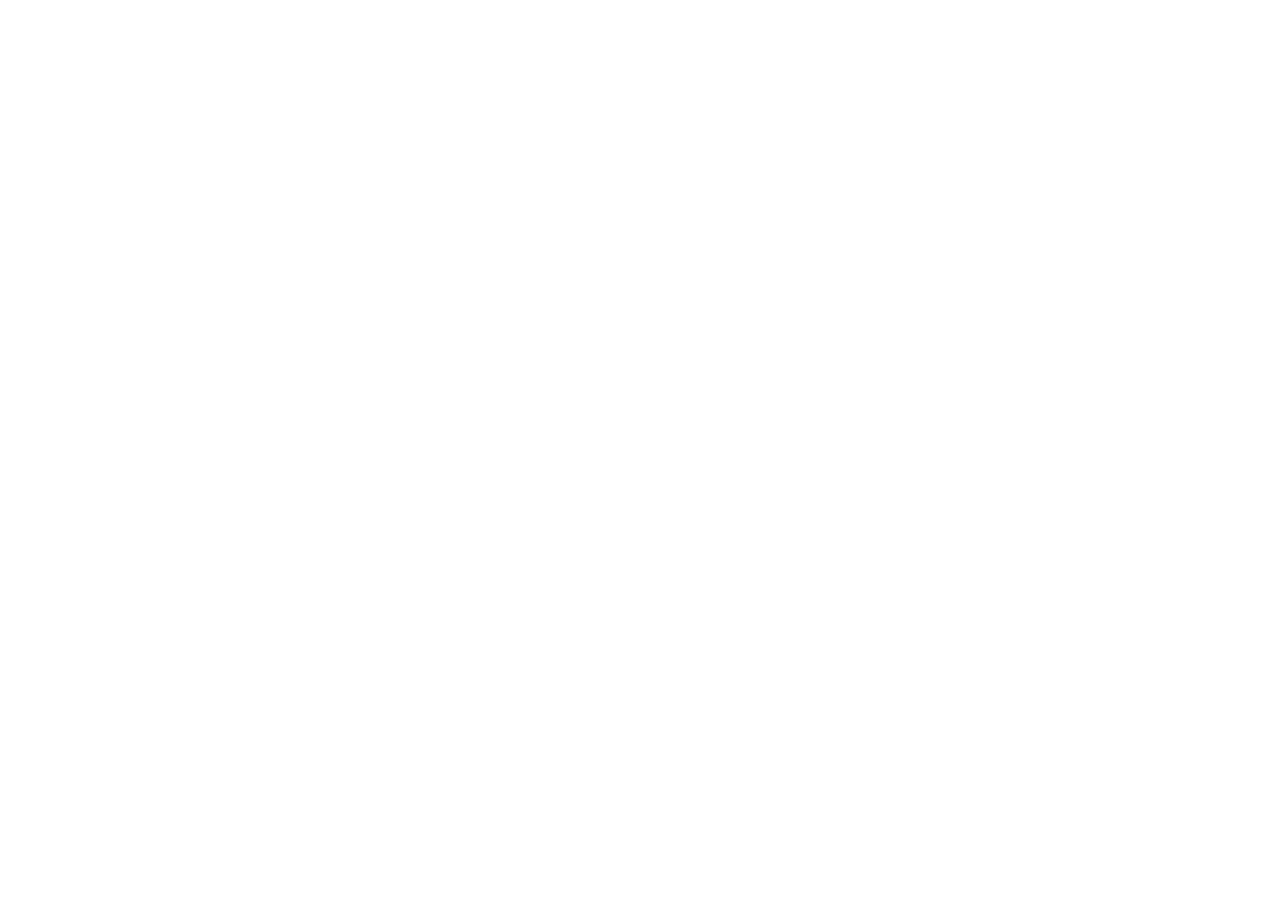
==== final-project/index.html @ 8abbe1af "final project start up" ====
<!DOCTYPE html>
<html lang="en">
    
<head>
<meta charset="utf-8">
<meta name="viewport" content="width=device-width, initial-scale=1, shrink-to-fit=no">
<meta name="description" content="Description here.">
    <title>Gabrielle Ryan Final Project</title>
    
<!-- Bootstrap CSS and JavaScript -->
<link href="https://cdn.jsdelivr.net/npm/bootstrap@5.0.1/dist/css/bootstrap.min.css" rel="stylesheet" integrity="sha384-+0n0xVW2eSR5OomGNYDnhzAbDsOXxcvSN1TPprVMTNDbiYZCxYbOOl7+AMvyTG2x" crossorigin="anonymous">
<script src="https://cdn.jsdelivr.net/npm/bootstrap@5.0.1/dist/js/bootstrap.bundle.min.js" integrity="sha384-gtEjrD/SeCtmISkJkNUaaKMoLD0//ElJ19smozuHV6z3Iehds+3Ulb9Bn9Plx0x4" crossorigin="anonymous"></script>
<link rel="stylesheet" href="https://cdn.jsdelivr.net/npm/bootstrap-icons@1.5.0/font/bootstrap-icons.css">

<!--Google font/s here-->
    
<link href="style.css" rel="stylesheet">
    
</head>
    
<body>
    
    <div class="container">
        <div class="row">
            <div class="col">
            </div>
        </div>
    </div>
    
</body>
    
</html>
---- final-project/style.css ----
@media {
    
    
}

@media (min-width:576px) {
    
}

@media (min-width:992px) {
    
}

@media (min-width:1200px) {
    
}
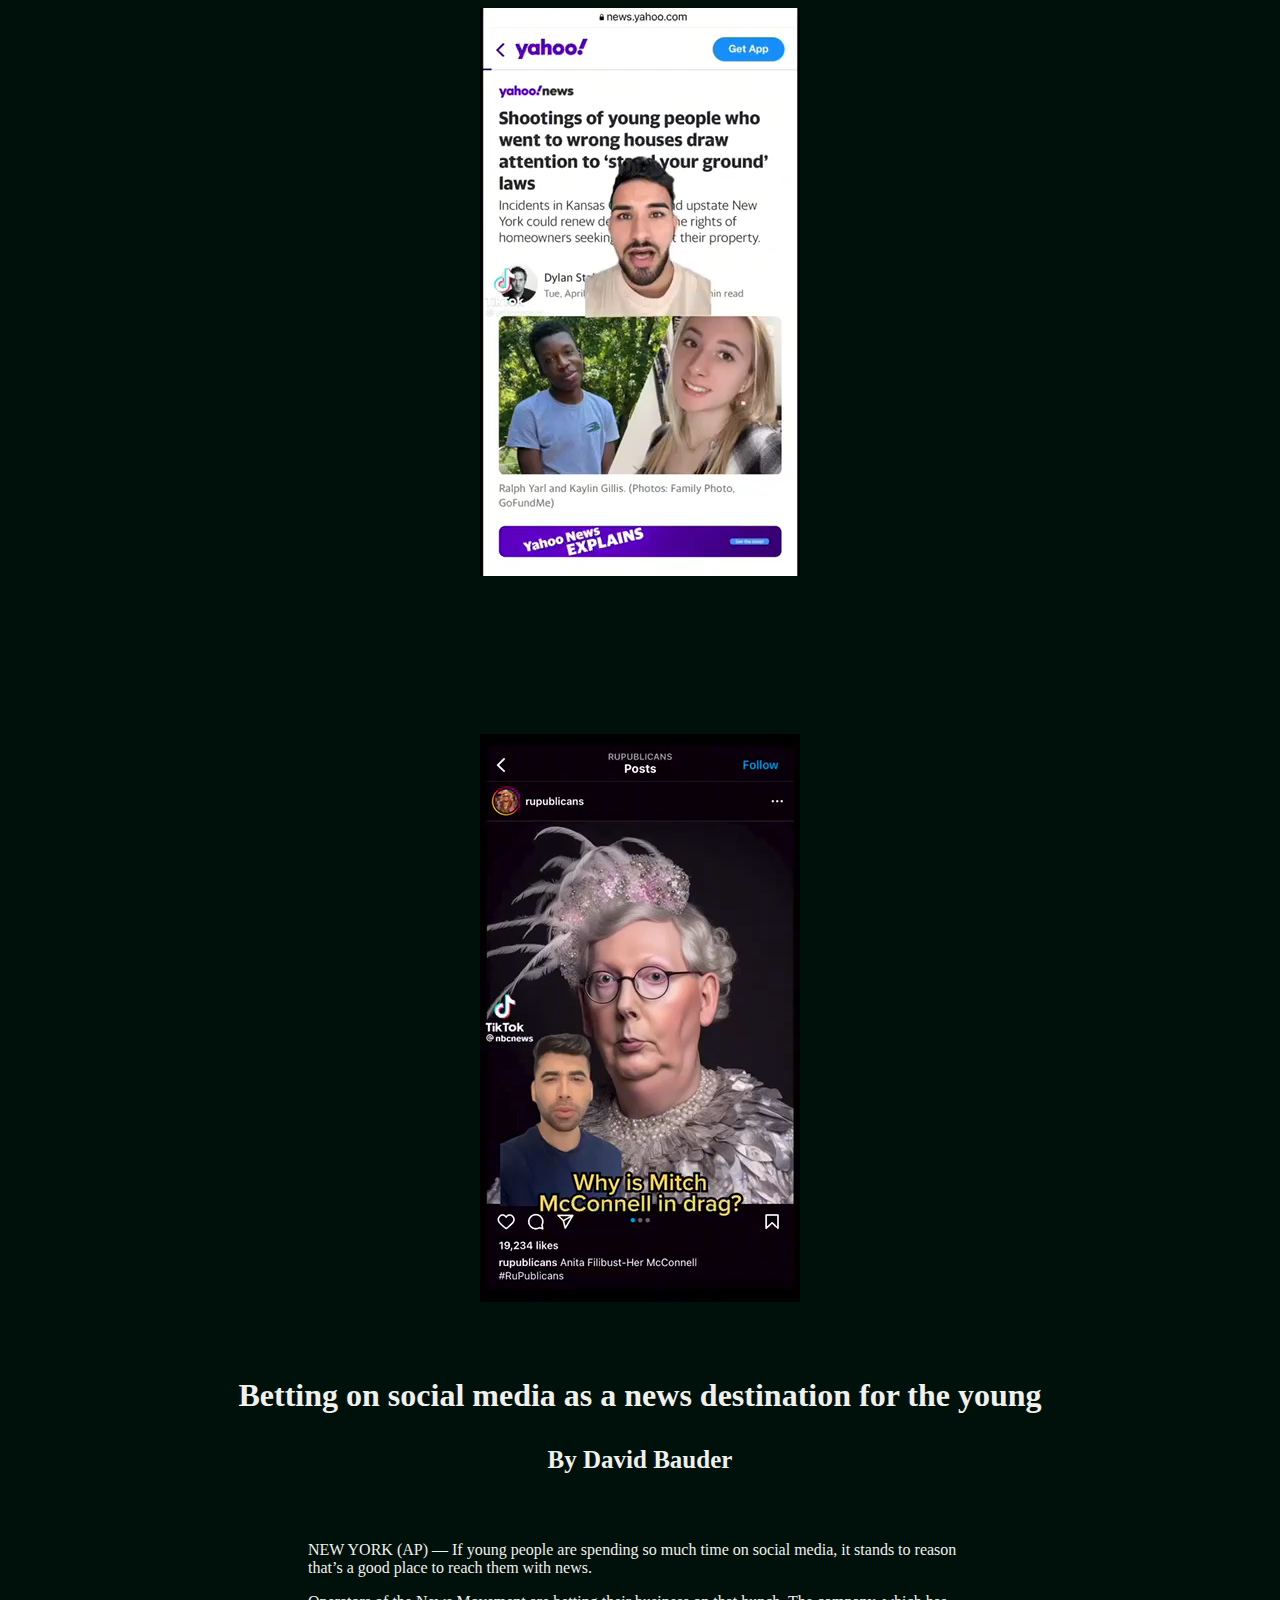
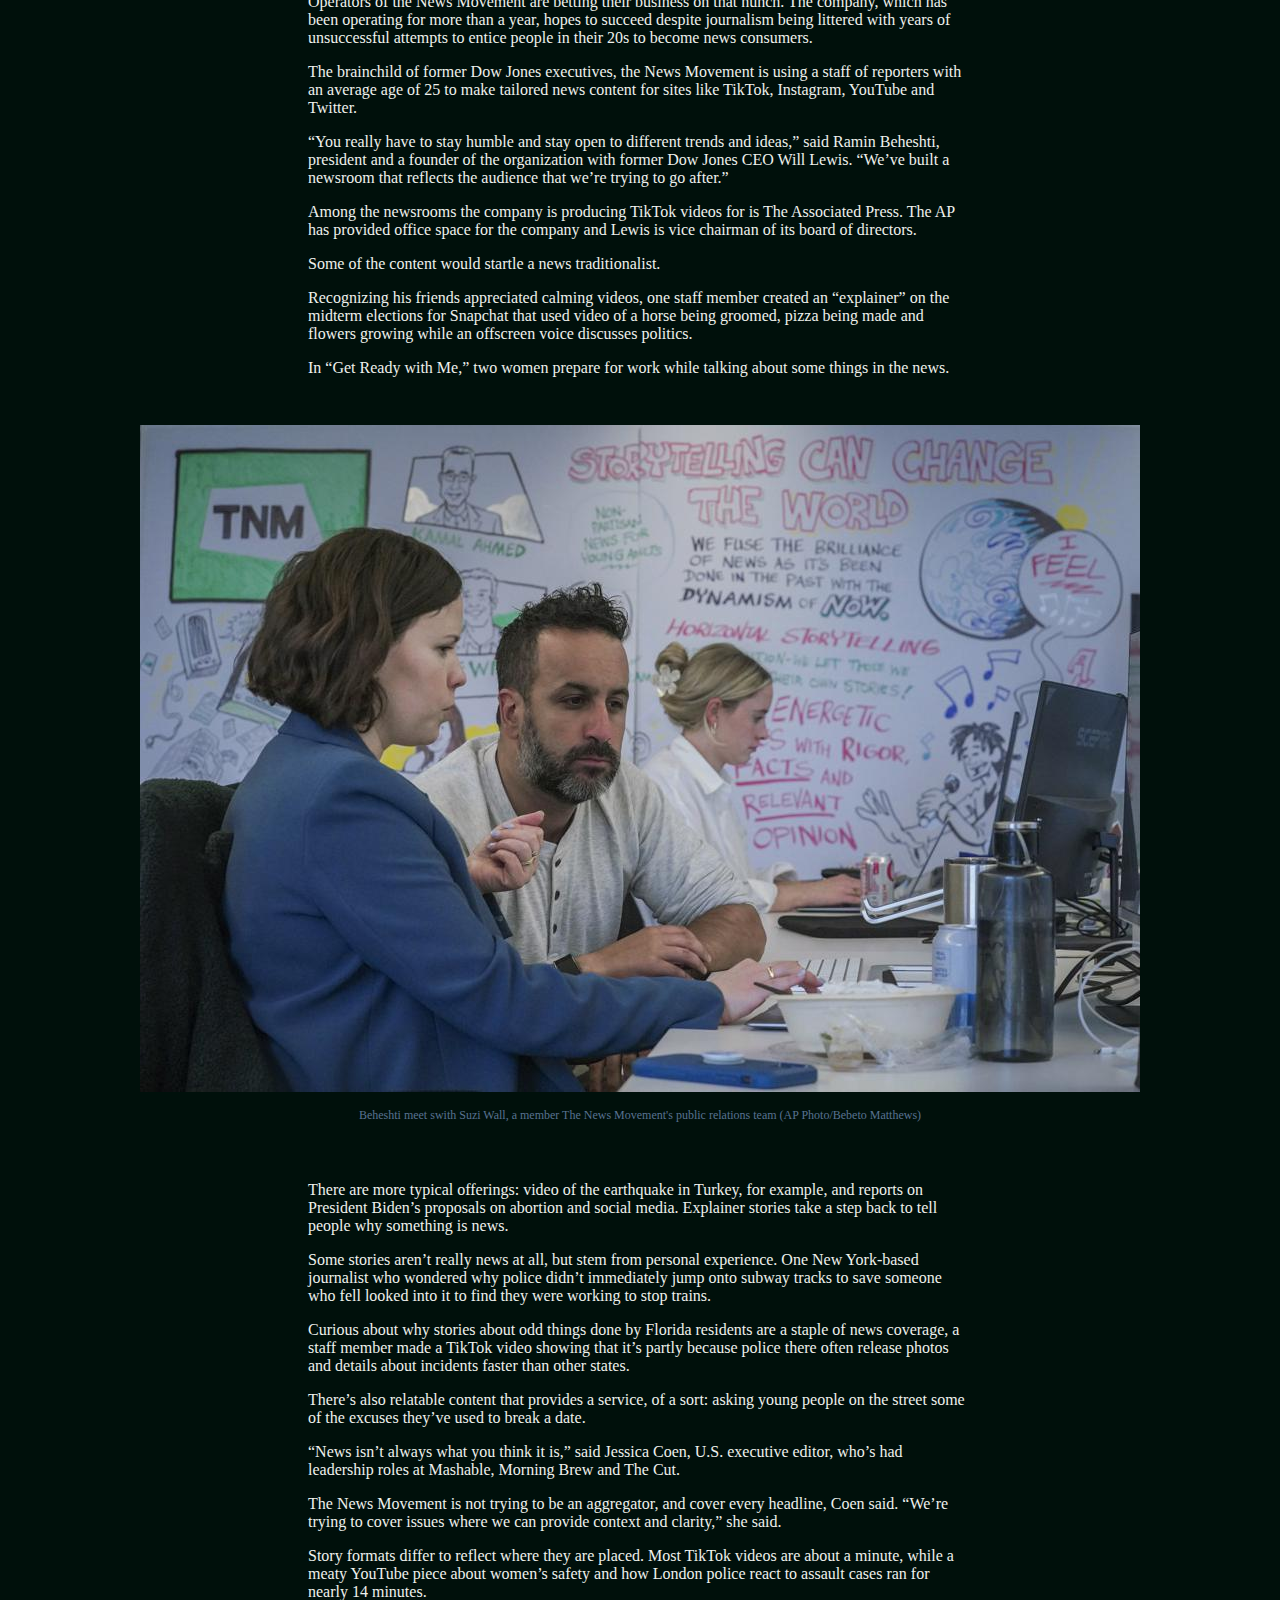
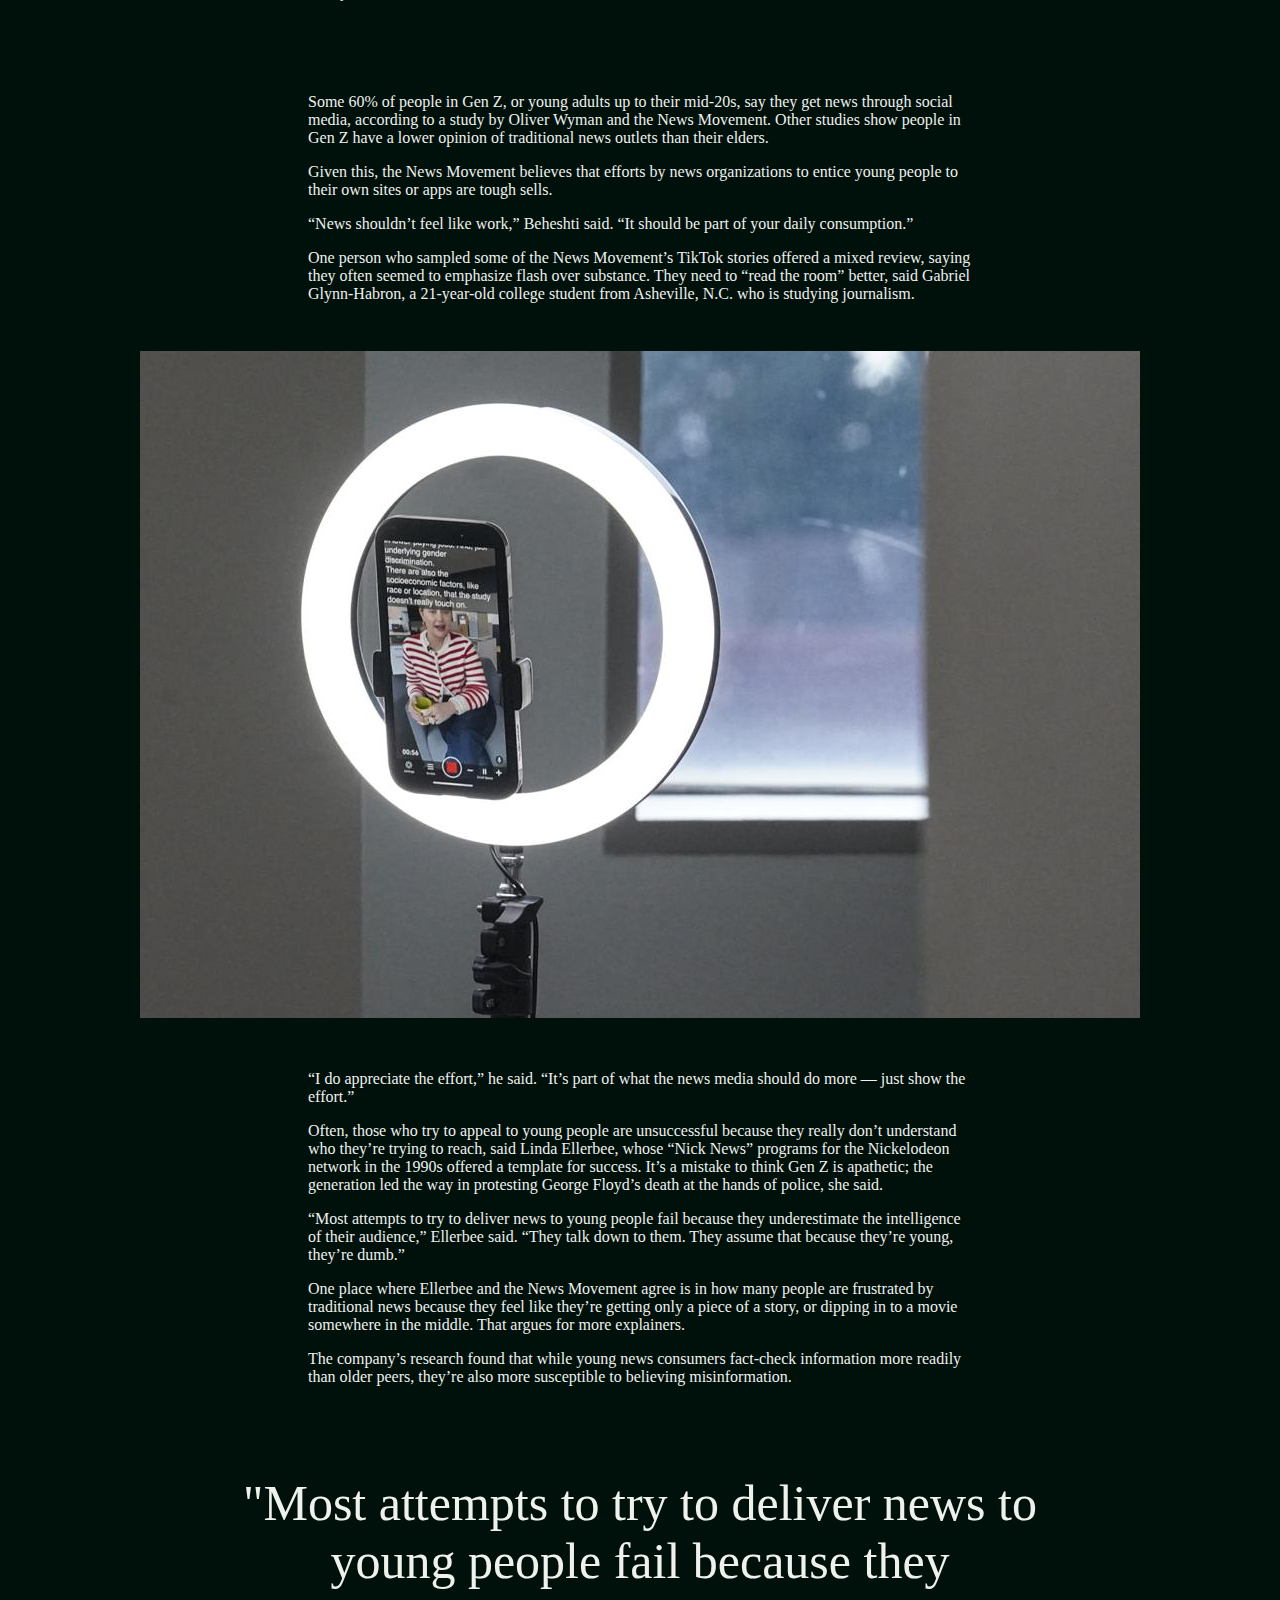
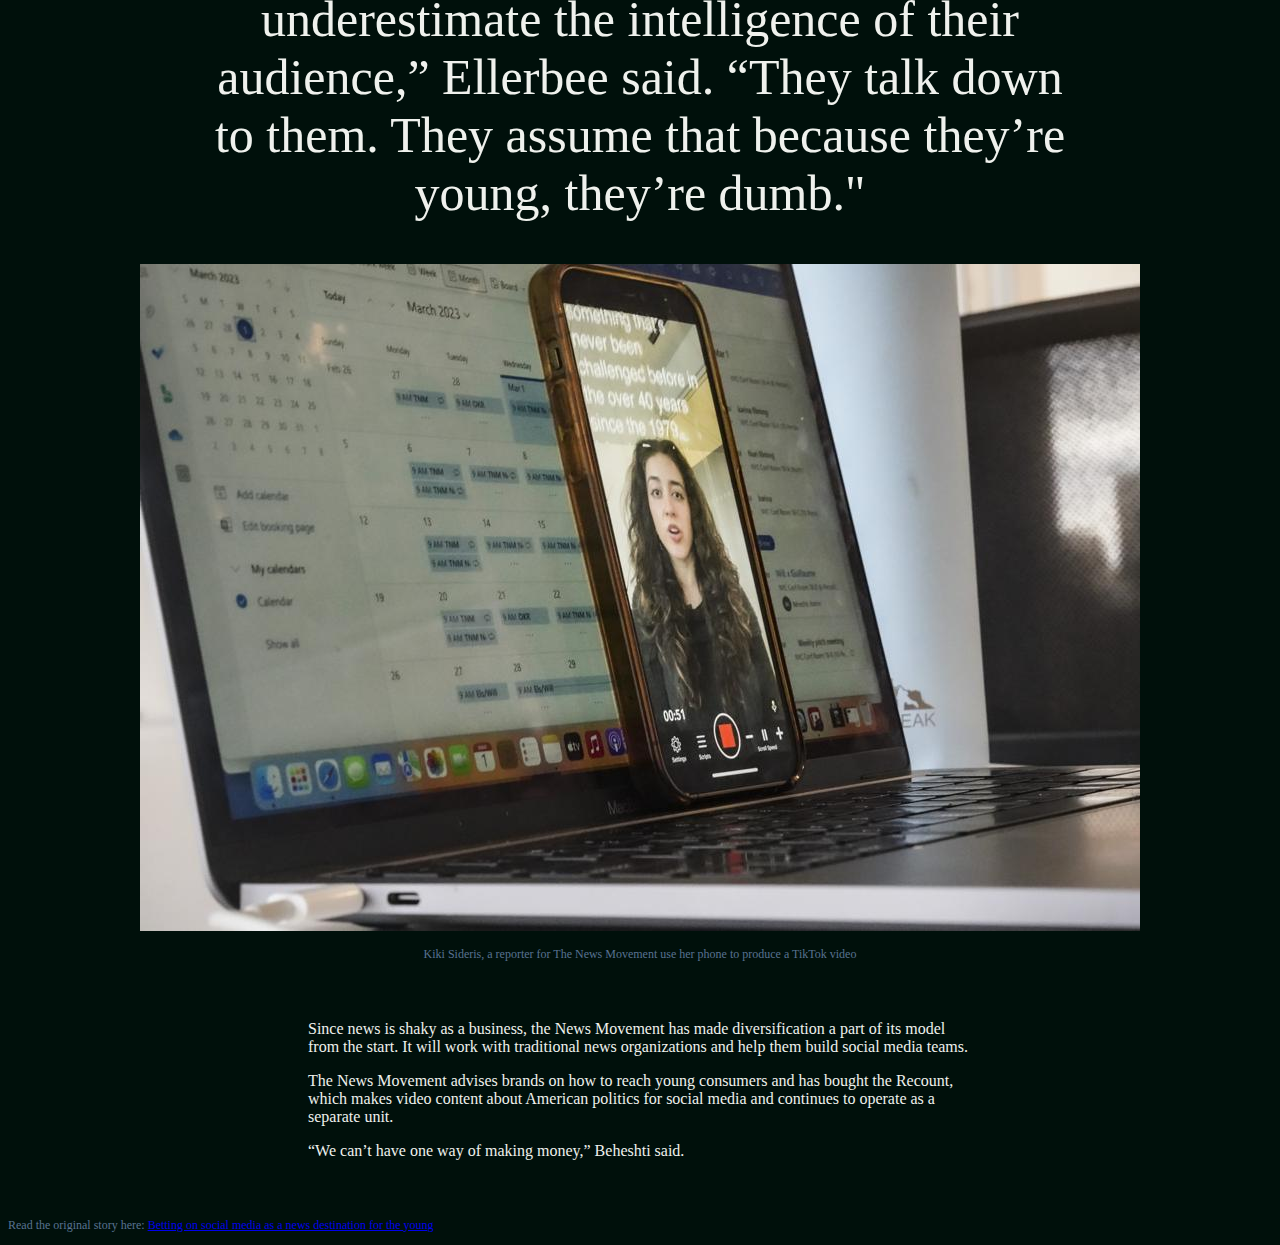
==== commit 11a3a834: "final project draft" ====
--- a/final-project/index.html
+++ b/final-project/index.html
@@ -20,13 +20,233 @@
     
 <body>
     
-    <div class="container">
-        <div class="row">
-            <div class="col">
-            </div>
-        </div>
-    </div>
-    
+    <div class="container" id=topper>
+        <div class="row">
+            <div class="col-sm-4">
+                <video>
+                <source src="v12044gd0000ch00nljc77u4sf91bgm0.mp4" type="video/mp4">
+                </video>
+            </div>
+      
+            <div class="col-sm-4">
+                <video>
+                <source src="v0f044gc0000ch3atk3c77u13j9fh3a0.mp4" type="video/mp4">
+                </video>
+            </div>
+
+    
+            <div class="col-sm-4">
+                <video>
+                <source src="v12044gd0000cgss6ebc77u9k9v502g0.mp4" type="video/mp4">
+                </video>
+            </div>
+            </div>
+        </div>
+
+<div class="container" id="topper">
+        <div class="row">
+            <div class="col">
+    <h1> 
+    Betting on social media as a news destination for the young
+    </h1>
+    <h2>By David Bauder</h2>
+            </div>
+        </div>
+</div>
+
+<div class="container" id="paragraph">
+        <div class="row">
+            <div class="col">         
+<p>
+    NEW YORK (AP) — If young people are spending so much time on social media, it stands to reason that’s a good place to reach them with news.
+ </p>
+    
+<p>
+    Operators of the News Movement are betting their business on that hunch. The company, which has been operating for more than a year, hopes to succeed despite journalism being littered with years of unsuccessful attempts to entice people in their 20s to become news consumers.
+</p>
+
+<p>
+    The brainchild of former Dow Jones executives, the News Movement is using a staff of reporters with an average age of 25 to make tailored news content for sites like TikTok, Instagram, YouTube and Twitter.
+</p>
+
+<p>
+    “You really have to stay humble and stay open to different trends and ideas,” said Ramin Beheshti, president and a founder of the organization with former Dow Jones CEO Will Lewis. “We’ve built a newsroom that reflects the audience that we’re trying to go after.”
+</p>
+
+<p>
+    Among the newsrooms the company is producing TikTok videos for is The Associated Press. The AP has provided office space for the company and Lewis is vice chairman of its board of directors.
+</p>
+
+<p>
+    Some of the content would startle a news traditionalist.
+</p>
+    
+    
+<p>
+    Recognizing his friends appreciated calming videos, one staff member created an “explainer” on the midterm elections for Snapchat that used video of a horse being groomed, pizza being made and flowers growing while an offscreen voice discusses politics.
+</p>
+
+<p>
+    In “Get Ready with Me,” two women prepare for work while talking about some things in the news.   
+</p>
+            </div>
+        </div>
+</div>
+    
+<div class="container" id="photo">
+        <div class="row">
+            <div class="col">
+<img src="final-project-photo-1.jpeg">
+<p>
+Beheshti meet swith Suzi Wall, a member The News Movement's public relations team (AP Photo/Bebeto Matthews)</p>
+            </div>
+        </div>
+</div>
+
+<div class="container" id="paragraph">
+        <div class="row">
+            <div class="col">
+<p>
+There are more typical offerings: video of the earthquake in Turkey, for example, and reports on President Biden’s proposals on abortion and social media. Explainer stories take a step back to tell people why something is news.
+</p>
+
+<p>
+Some stories aren’t really news at all, but stem from personal experience. One New York-based journalist who wondered why police didn’t immediately jump onto subway tracks to save someone who fell looked into it to find they were working to stop trains.
+</p>
+
+<p>
+Curious about why stories about odd things done by Florida residents are a staple of news coverage, a staff member made a TikTok video showing that it’s partly because police there often release photos and details about incidents faster than other states.
+</p>
+                
+<p>
+There’s also relatable content that provides a service, of a sort: asking young people on the street some of the excuses they’ve used to break a date.
+</p>
+
+<p>
+“News isn’t always what you think it is,” said Jessica Coen, U.S. executive editor, who’s had leadership roles at Mashable, Morning Brew and The Cut.
+</p>
+                
+<p>
+The News Movement is not trying to be an aggregator, and cover every headline, Coen said. “We’re trying to cover issues where we can provide context and clarity,” she said.
+</p>
+                
+<p>
+Story formats differ to reflect where they are placed. Most TikTok videos are about a minute, while a meaty YouTube piece about women’s safety and how London police react to assault cases ran for nearly 14 minutes.
+</p>
+                
+</div>
+</div>
+</div>
+  
+<div class="container" id="infographic">
+        <div class="row">
+            <div class="col">
+<div class="flourish-embed flourish-scatter" data-src="visualisation/13649371"><script src="https://public.flourish.studio/resources/embed.js"></script></div>
+            </div>
+        </div>
+</div>
+    
+<div class="container" id="paragraph">
+        <div class="row">
+            <div class="col">
+<p>
+Some 60% of people in Gen Z, or young adults up to their mid-20s, say they get news through social media, according to a study by Oliver Wyman and the News Movement. Other studies show people in Gen Z have a lower opinion of traditional news outlets than their elders.
+</p>
+
+<p>
+Given this, the News Movement believes that efforts by news organizations to entice young people to their own sites or apps are tough sells.
+</p>
+
+<p>
+“News shouldn’t feel like work,” Beheshti said. “It should be part of your daily consumption.”
+</p>
+                
+<p>
+One person who sampled some of the News Movement’s TikTok stories offered a mixed review, saying they often seemed to emphasize flash over substance. They need to “read the room” better, said Gabriel Glynn-Habron, a 21-year-old college student from Asheville, N.C. who is studying journalism.
+</p>
+                
+            </div>
+        </div>
+</div>
+
+<div class="container" id="photo">
+        <div class="row">
+            <div class="col">
+<img src="final-project-photo-2.jpeg">
+            </div>
+        </div>
+</div>
+
+ 
+<div class="container" id="paragraph">
+        <div class="row">
+            <div class="col">
+<p>
+“I do appreciate the effort,” he said. “It’s part of what the news media should do more — just show the effort.”
+</p>
+                
+<p>
+Often, those who try to appeal to young people are unsuccessful because they really don’t understand who they’re trying to reach, said Linda Ellerbee, whose “Nick News” programs for the Nickelodeon network in the 1990s offered a template for success. It’s a mistake to think Gen Z is apathetic; the generation led the way in protesting George Floyd’s death at the hands of police, she said.
+</p>
+                
+<p>
+“Most attempts to try to deliver news to young people fail because they underestimate the intelligence of their audience,” Ellerbee said. “They talk down to them. They assume that because they’re young, they’re dumb.”
+</p>
+
+<p>
+One place where Ellerbee and the News Movement agree is in how many people are frustrated by traditional news because they feel like they’re getting only a piece of a story, or dipping in to a movie somewhere in the middle. That argues for more explainers.
+</p>
+
+<p>
+The company’s research found that while young news consumers fact-check information more readily than older peers, they’re also more susceptible to believing misinformation.
+</p>
+</div>
+</div>
+</div>
+
+ <div class="container" id="quote">
+        <div class="row">
+            <div class="col">   
+ "Most attempts to try to deliver news to young people fail because they underestimate the intelligence of their audience,” Ellerbee said. “They talk down to them. They assume that because they’re young, they’re dumb."
+            </div>
+        </div>
+</div>
+
+<div class="container" id="photo">
+        <div class="row">
+            <div class="col">
+<img src="final-project-photo-3.jpeg">
+<p>Kiki Sideris, a reporter for The News Movement use her phone to produce a TikTok video</p>
+            </div>
+        </div>
+</div>
+
+<div class="container" id="paragraph">
+        <div class="row">
+            <div class="col">
+<p>
+Since news is shaky as a business, the News Movement has made diversification a part of its model from the start. It will work with traditional news organizations and help them build social media teams.
+</p>
+
+<p>
+The News Movement advises brands on how to reach young consumers and has bought the Recount, which makes video content about American politics for social media and continues to operate as a separate unit.
+</p>
+
+<p>
+“We can’t have one way of making money,” Beheshti said.
+</p>
+            </div>
+        </div>
+</div>
+
+<div class="container" id="footer">
+        <div class="row">
+            <div class="col">    
+                <p>Read the original story here: <a href="https://apnews.com/article/news-social-media-younger-audiences-b8213492a68e08b9bccbe341d9ac2c3e">Betting on social media as a news destination for the young</a></p>
+            </div>
+        </div>
+</div>
+                
 </body>
     
 </html>--- a/final-project/style.css
+++ b/final-project/style.css
@@ -1,6 +1,53 @@
 @media {
+
+* {
+background-color: #00100B; 
+}
     
+#topper{ 
+text-align: center; 
+}
+
+h1 {
+text-align: center;
+padding: 50px 10px 10px 10px;
+color: #EFF1ED;
+}
+
+h2 {
+font-size: 25px;  
+text-align: center;
+color: #EFF1ED;
+}
+
+#paragraph {
+color: #EFF1ED;
+padding: 30px 300px 30px 300px;      
+}
     
+#photo {
+text-align: center;  
+margin: 2px;
+font-size: 12px; 
+color: #587291;
+}
+    
+#infographic {
+width: 1000px;       
+}
+
+#quote {
+text-align: center;
+font-size: 50px;
+padding: 40px 200px 40px 200px;
+color: #EFF1ED;
+margin: 2px;  
+}
+
+#footer {
+font-size: 12px; 
+color: #587291;
+}
 }
 
 @media (min-width:576px) {
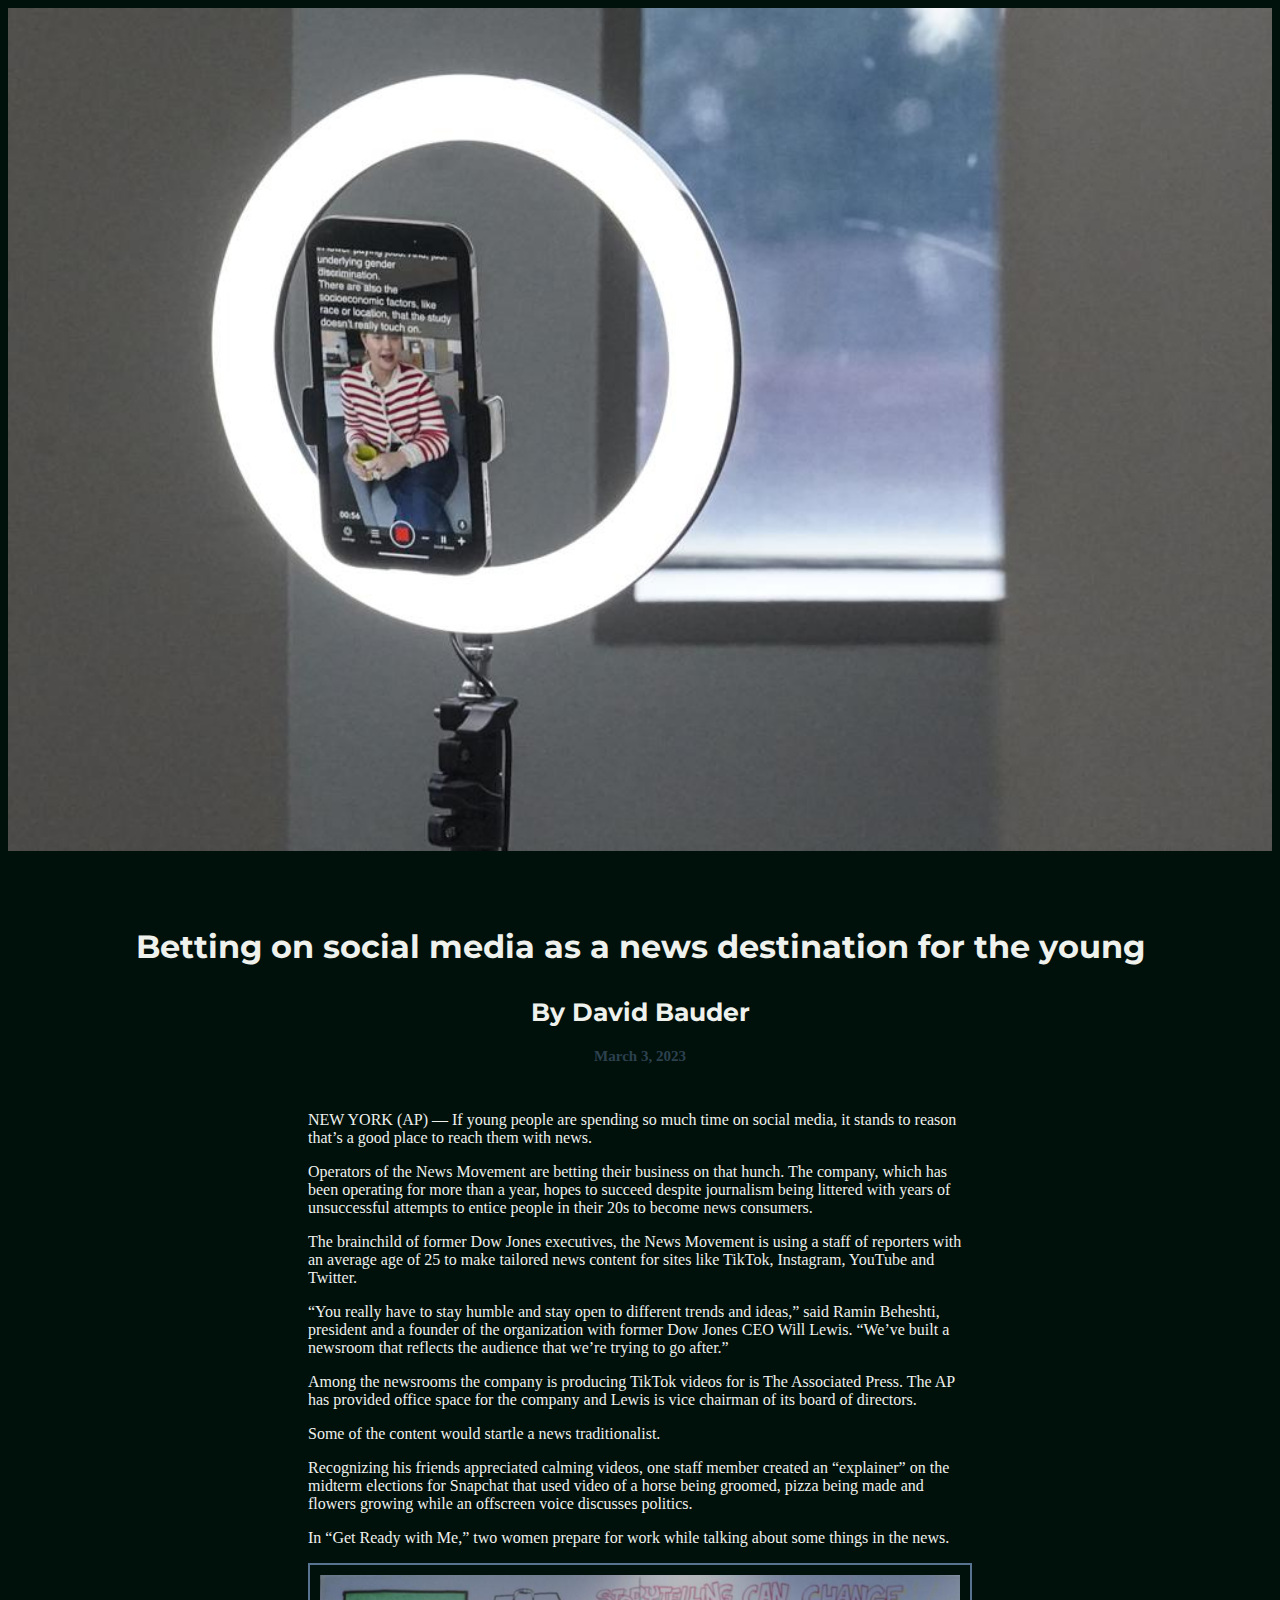
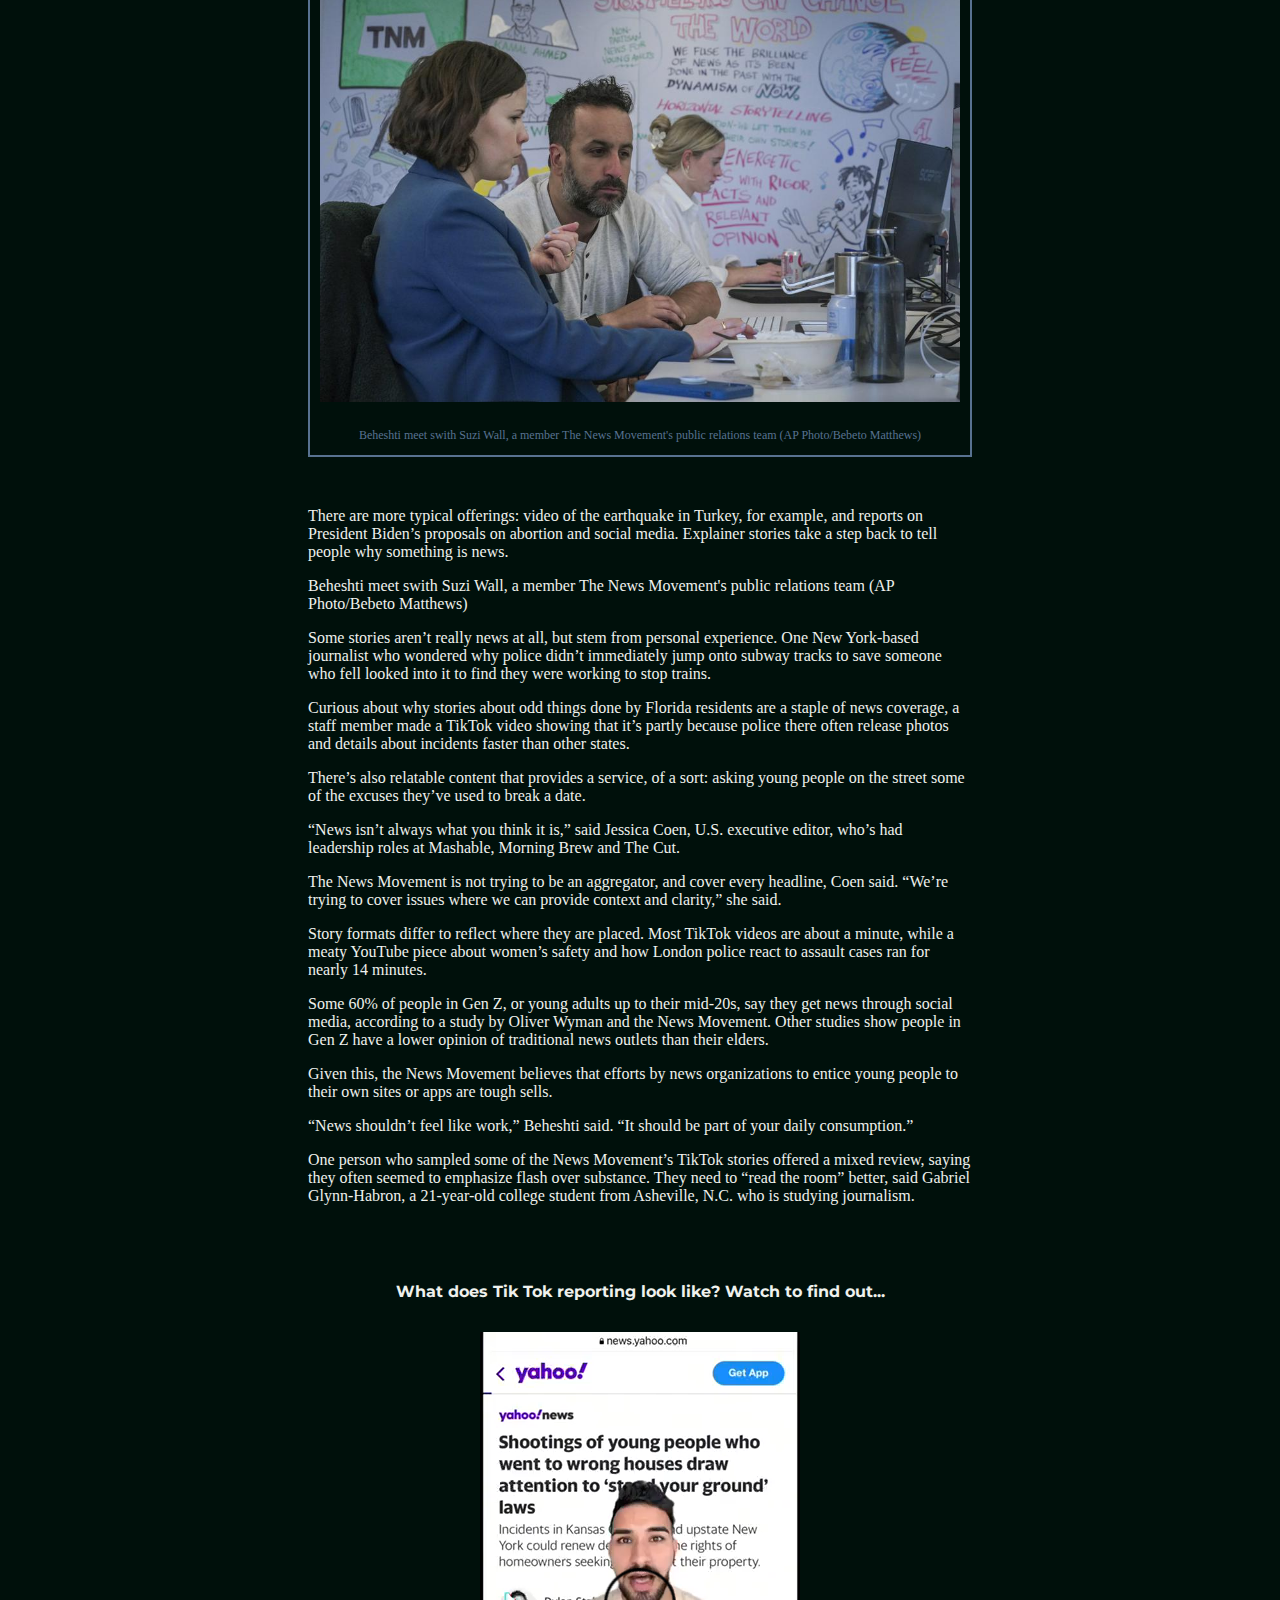
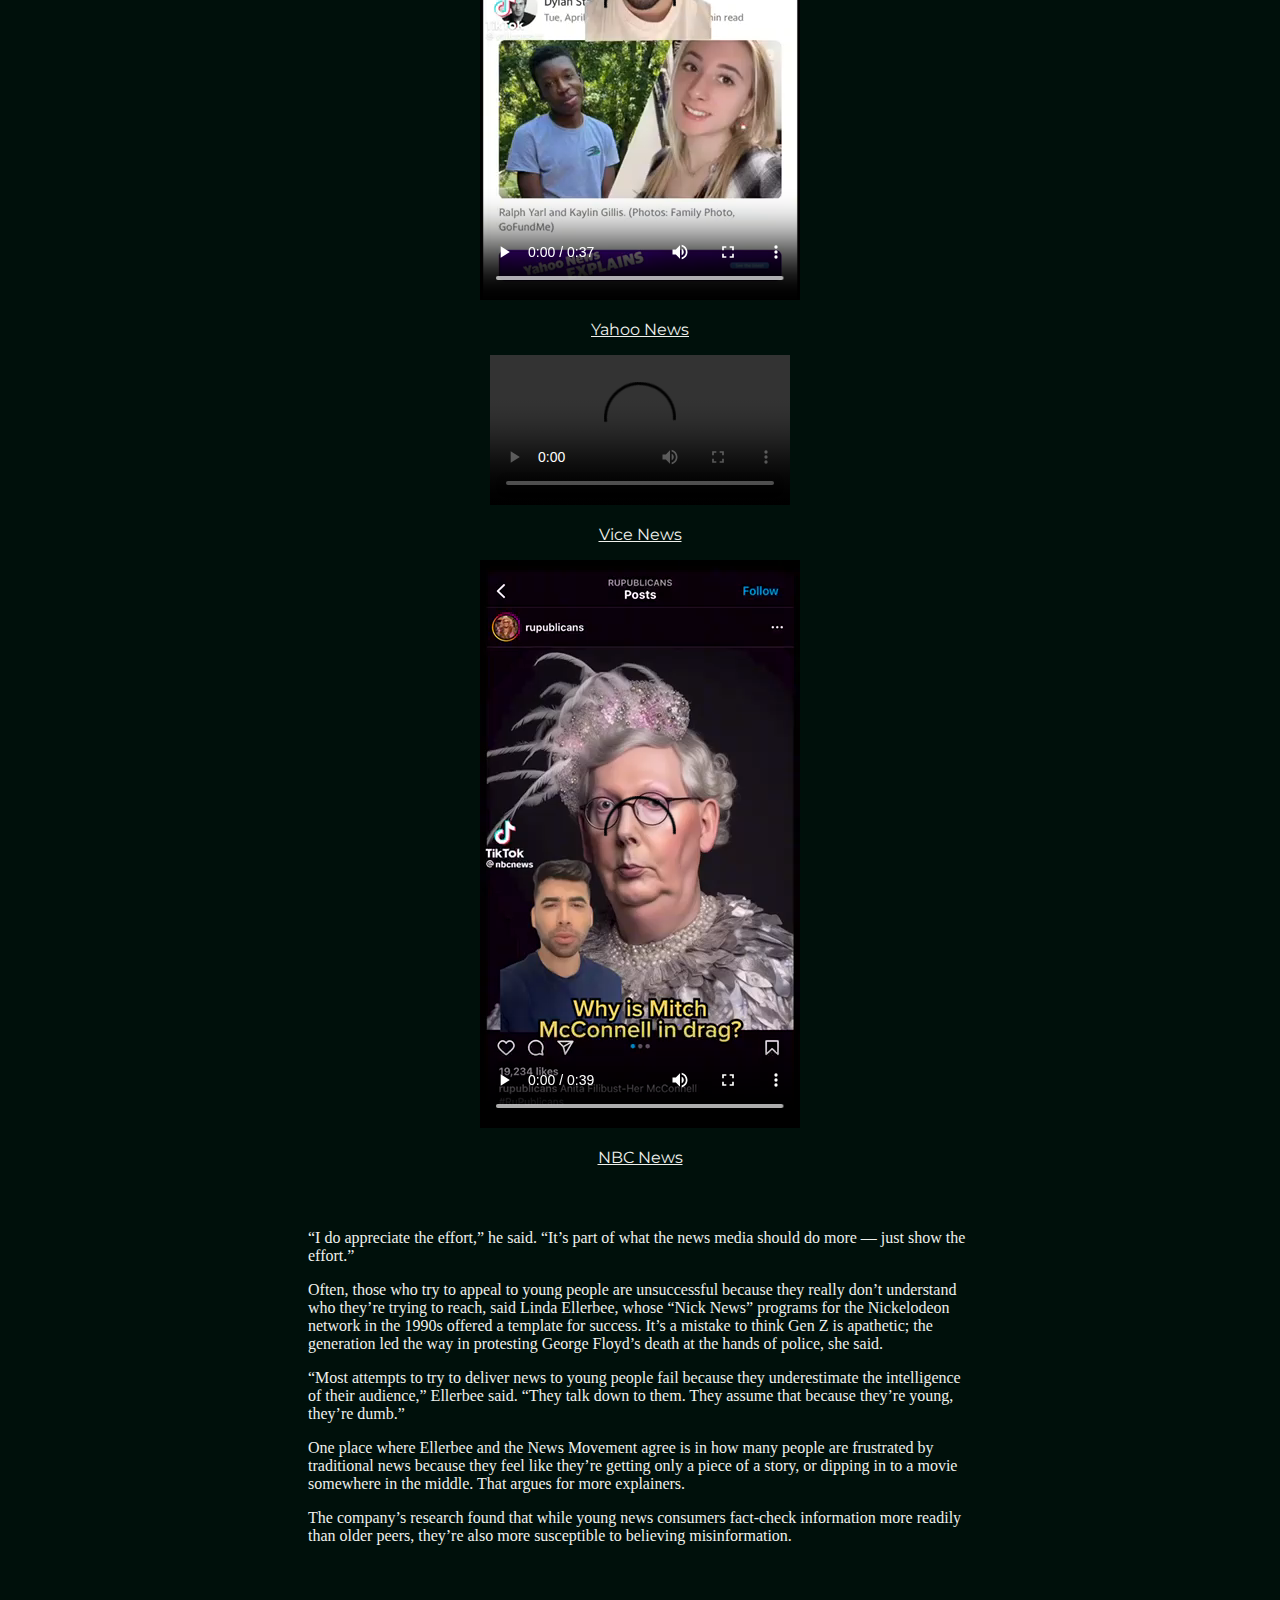
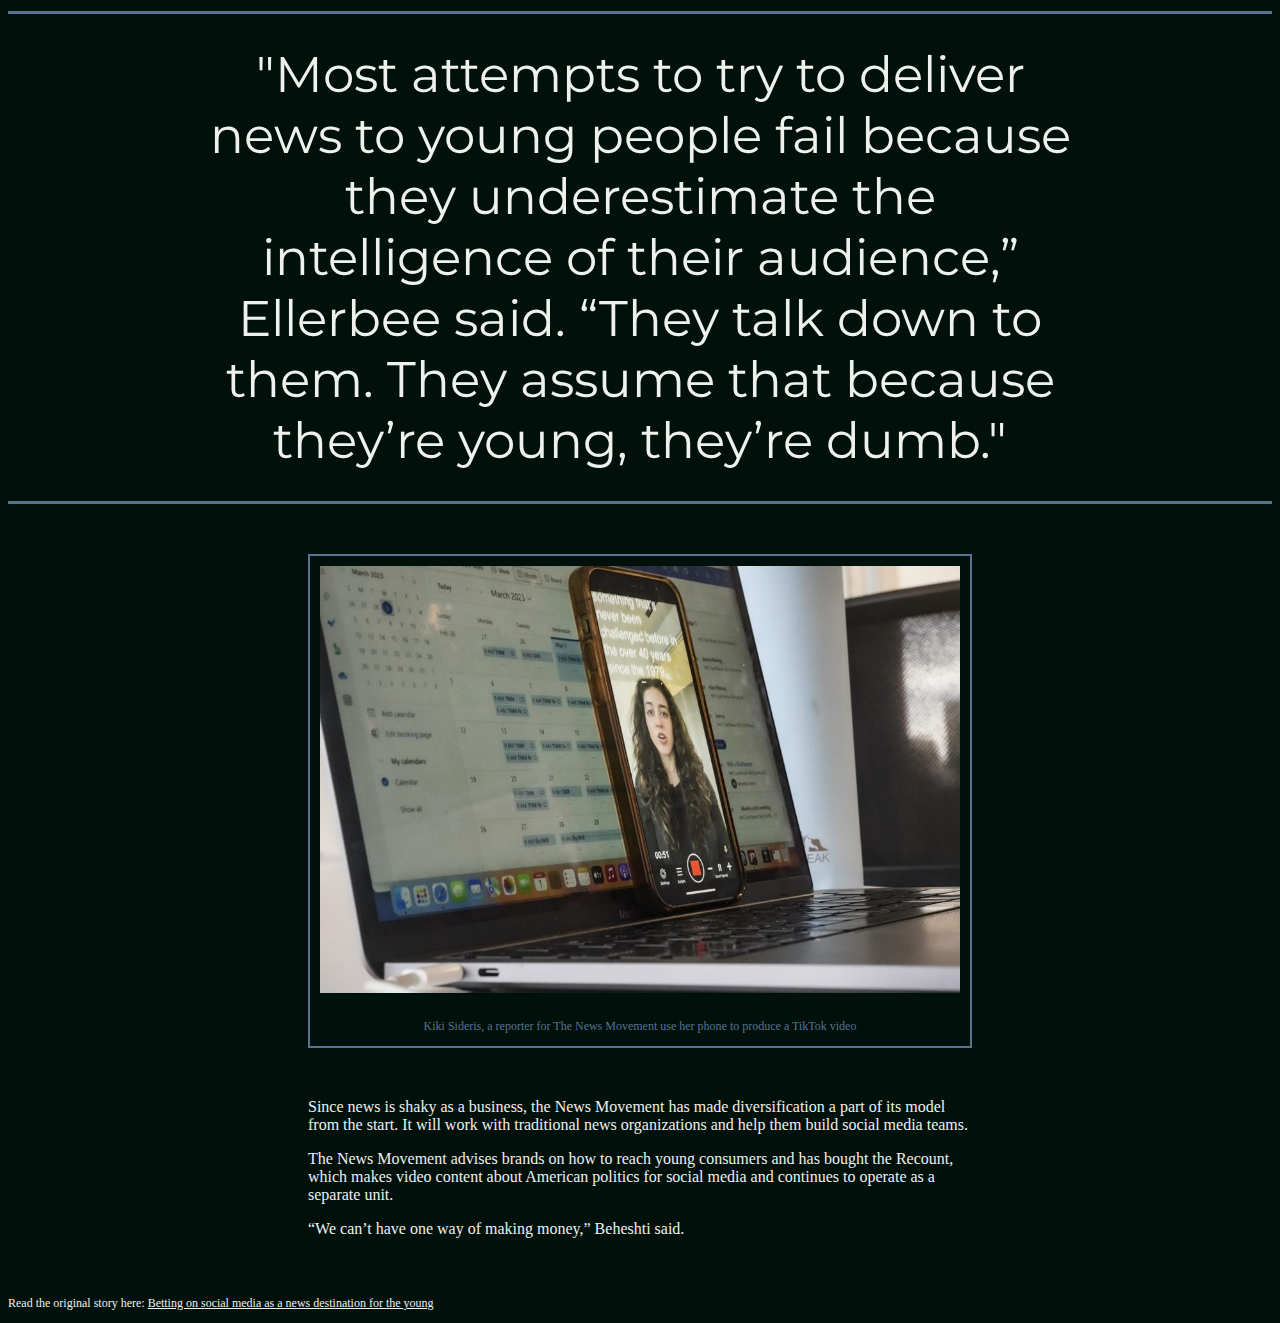
==== commit f2985552: "final project updated" ====
--- a/final-project/index.html
+++ b/final-project/index.html
@@ -13,43 +13,37 @@
 <link rel="stylesheet" href="https://cdn.jsdelivr.net/npm/bootstrap-icons@1.5.0/font/bootstrap-icons.css">
 
 <!--Google font/s here-->
+<link rel="preconnect" href="https://fonts.googleapis.com">
+<link rel="preconnect" href="https://fonts.gstatic.com" crossorigin>
+<link href="https://fonts.googleapis.com/css2?family=Francois+One&family=Instrument+Serif&family=Montserrat:wght@100&family=Rubik+Pixels&display=swap" rel="stylesheet">
+    
+<link rel="preconnect" href="https://fonts.googleapis.com">
+<link rel="preconnect" href="https://fonts.gstatic.com" crossorigin>
+<link href="https://fonts.googleapis.com/css2?family=Francois+One&family=Instrument+Serif&display=swap" rel="stylesheet">
     
 <link href="style.css" rel="stylesheet">
     
 </head>
     
 <body>
-    
-    <div class="container" id=topper>
-        <div class="row">
-            <div class="col-sm-4">
-                <video>
-                <source src="v12044gd0000ch00nljc77u4sf91bgm0.mp4" type="video/mp4">
-                </video>
-            </div>
-      
-            <div class="col-sm-4">
-                <video>
-                <source src="v0f044gc0000ch3atk3c77u13j9fh3a0.mp4" type="video/mp4">
-                </video>
-            </div>
-
-    
-            <div class="col-sm-4">
-                <video>
-                <source src="v12044gd0000cgss6ebc77u9k9v502g0.mp4" type="video/mp4">
-                </video>
-            </div>
-            </div>
-        </div>
-
-<div class="container" id="topper">
+
+        
+<div class="container-fluid" id="topper">
+        <div class="row">
+            <div class="col" id="topimage">
+    <img src="final-project-photo-2.jpeg">
+            </div>
+        </div>
+</div>
+                
+<div class="container" id="header">
         <div class="row">
             <div class="col">
     <h1> 
     Betting on social media as a news destination for the young
     </h1>
     <h2>By David Bauder</h2>
+    <h3>March 3, 2023</h3>
             </div>
         </div>
 </div>
@@ -89,26 +83,29 @@
 <p>
     In “Get Ready with Me,” two women prepare for work while talking about some things in the news.   
 </p>
-            </div>
-        </div>
-</div>
-    
-<div class="container" id="photo">
-        <div class="row">
-            <div class="col">
-<img src="final-project-photo-1.jpeg">
-<p>
+</div>
+</div>
+
+    
+
+<div class="row">
+<div class="col">
+<div class="col inlinephoto">
+<img  src="final-project-photo-1.jpeg">
+<p id="caption">
 Beheshti meet swith Suzi Wall, a member The News Movement's public relations team (AP Photo/Bebeto Matthews)</p>
-            </div>
-        </div>
-</div>
-
-<div class="container" id="paragraph">
-        <div class="row">
-            <div class="col">
+</div>
+</div>
+</div>
+  
+<div class="row">
+<div class="col">
 <p>
 There are more typical offerings: video of the earthquake in Turkey, for example, and reports on President Biden’s proposals on abortion and social media. Explainer stories take a step back to tell people why something is news.
 </p>
+                             
+<p>
+Beheshti meet swith Suzi Wall, a member The News Movement's public relations team (AP Photo/Bebeto Matthews)</p>
 
 <p>
 Some stories aren’t really news at all, but stem from personal experience. One New York-based journalist who wondered why police didn’t immediately jump onto subway tracks to save someone who fell looked into it to find they were working to stop trains.
@@ -133,22 +130,20 @@
 <p>
 Story formats differ to reflect where they are placed. Most TikTok videos are about a minute, while a meaty YouTube piece about women’s safety and how London police react to assault cases ran for nearly 14 minutes.
 </p>
-                
-</div>
-</div>
-</div>
+</div>               
+</div>
+
   
-<div class="container" id="infographic">
-        <div class="row">
-            <div class="col">
-<div class="flourish-embed flourish-scatter" data-src="visualisation/13649371"><script src="https://public.flourish.studio/resources/embed.js"></script></div>
-            </div>
-        </div>
-</div>
-    
-<div class="container" id="paragraph">
-        <div class="row">
-            <div class="col">
+<div class="row">
+<div class="col">
+<div class="flourish-embed flourish-scatter" data-src="visualisation/13649371"><script src="https://public.flourish.studio/resources/embed.js"></script>
+</div>
+</div>
+</div>
+    
+    
+<div class="row">
+<div class="col">
 <p>
 Some 60% of people in Gen Z, or young adults up to their mid-20s, say they get news through social media, according to a study by Oliver Wyman and the News Movement. Other studies show people in Gen Z have a lower opinion of traditional news outlets than their elders.
 </p>
@@ -164,19 +159,43 @@
 <p>
 One person who sampled some of the News Movement’s TikTok stories offered a mixed review, saying they often seemed to emphasize flash over substance. They need to “read the room” better, said Gabriel Glynn-Habron, a 21-year-old college student from Asheville, N.C. who is studying journalism.
 </p>
-                
-            </div>
-        </div>
-</div>
-
-<div class="container" id="photo">
-        <div class="row">
-            <div class="col">
-<img src="final-project-photo-2.jpeg">
-            </div>
-        </div>
-</div>
-
+</div>       
+</div>
+</div>
+
+
+<div class="container" id="video">
+    <div class="row">
+        <div class="col">
+            <h4>
+                What does Tik Tok reporting look like? Watch to find out...
+            </h4>
+        </div>
+    </div>
+        <div class="row">
+            <div class="col-lg-4">
+                <video controls>
+                <source src="v12044gd0000ch00nljc77u4sf91bgm0.mp4" type="video/mp4">
+                </video>
+                <p><a href="https://www.tiktok.com/@yahoonews/video/7223786971762543918">Yahoo News</a></p>
+            </div>
+      
+            <div class="col-lg-4">
+                <video controls>
+                <source src="v0f044gc0000ch3atk3c77u13j9fh3a0.mp4" type="video/mp4">
+                </video>
+                <p><a href="https://www.tiktok.com/@vicenews/video/7225655389025602842">Vice News</a></p>
+            </div>
+
+    
+            <div class="col-lg-4">
+                <video controls>
+                <source src="v12044gd0000cgss6ebc77u9k9v502g0.mp4" type="video/mp4">
+                </video>
+                <p><a href="https://www.tiktok.com/@nbcnews/video/7222019145062288686">NBC News</a></p>
+            </div>
+            </div>
+        </div>
  
 <div class="container" id="paragraph">
         <div class="row">
@@ -203,7 +222,7 @@
 </div>
 </div>
 </div>
-
+  
  <div class="container" id="quote">
         <div class="row">
             <div class="col">   
@@ -212,18 +231,16 @@
         </div>
 </div>
 
-<div class="container" id="photo">
-        <div class="row">
-            <div class="col">
+<div class="container" id="paragraph">
+        <div class="row">
+            <div class="col inlinephoto">
 <img src="final-project-photo-3.jpeg">
-<p>Kiki Sideris, a reporter for The News Movement use her phone to produce a TikTok video</p>
-            </div>
-        </div>
-</div>
-
-<div class="container" id="paragraph">
-        <div class="row">
-            <div class="col">
+<p id="caption">Kiki Sideris, a reporter for The News Movement use her phone to produce a TikTok video</p>
+            </div>
+        </div>
+
+<div class="row">
+<div class="col">
 <p>
 Since news is shaky as a business, the News Movement has made diversification a part of its model from the start. It will work with traditional news organizations and help them build social media teams.
 </p>
@@ -235,8 +252,8 @@
 <p>
 “We can’t have one way of making money,” Beheshti said.
 </p>
-            </div>
-        </div>
+</div>
+</div>
 </div>
 
 <div class="container" id="footer">
--- a/final-project/style.css
+++ b/final-project/style.css
@@ -1,63 +1,146 @@
 @media {
 
-* {
+body {
 background-color: #00100B; 
 }
+
+#topimage {
+padding: 0px 0px 0px 0px; 
+} 
     
-#topper{ 
+#header{ 
 text-align: center; 
 }
 
 h1 {
+font-family: 'Montserrat', sans-serif;
+font-weight: 200px;
 text-align: center;
 padding: 50px 10px 10px 10px;
 color: #EFF1ED;
 }
 
 h2 {
+font-family: 'Montserrat', sans-serif;
 font-size: 25px;  
 text-align: center;
 color: #EFF1ED;
 }
+    
+h3 {
+font-size: 15px;
+font-weight: 5px;
+opacity: 0.5;
+color: #587291;
+margin: 0px 0px 0px 0px;
+    }
+
+h4 {
+text-align: center;
+padding: 10px 10px 10px 10px;
+color: #EFF1ED;       
+}
 
 #paragraph {
 color: #EFF1ED;
-padding: 30px 300px 30px 300px;      
+padding: 30px 50px 30px 50px;     
 }
     
-#photo {
-text-align: center;  
-margin: 2px;
-font-size: 12px; 
+.inlinephoto {
+border: 2px solid #587291;
+padding: 10px 10px 0px 10px;
+margin: 0px 0px 50px 0px;
+font-size: 12px;
 color: #587291;
+}
+ 
+#caption {
+padding: 10px 0px 0px 0px;
+text-align: center;
 }
     
 #infographic {
-width: 1000px;       
+padding: 30px 300px 30px 300px;       
+}
+
+#video {
+width: 100%; 
+text-align: center;
+font-family: 'Montserrat', sans-serif;
+font-weight: 200px;
 }
 
 #quote {
+font-family: 'Montserrat', sans-serif;
 text-align: center;
-font-size: 50px;
-padding: 40px 200px 40px 200px;
+font-size: 20x;
+padding: 30px 100px 30px 100px;
+margin-top: 20px;
+margin-bottom: 20px;
 color: #EFF1ED;
-margin: 2px;  
+border-top: 3px solid #587291;
+border-bottom: 3px solid #587291;
 }
+    
+#line {
+color: #587291; 
+text-align: center;
+font-size: 90px;
+font-family: 'Francois One', sans-serif;
+font-family: 'Instrument Serif', serif;
+    }
 
 #footer {
 font-size: 12px; 
-color: #587291;
+color: #EFF1ED;
+}
+
+a {
+color: #EFF1ED;
+    }
+
+a:hover {
+    color: #587291;
+    }
+    
+img {
+width: 100%;
 }
 }
 
 @media (min-width:576px) {
+
+#paragraph {
+padding: 30px 125px 30px 125px;
+}
     
+#quote {
+font-size: 30px;
+}
 }
 
 @media (min-width:992px) {
-    
+#paragraph {
+padding: 30px 150px 30px 150px;
+}
+ 
+#quote {
+font-size: 40px;
+padding: 30px 175px 30px 175px;
+margin-top: 20px;
+margin-bottom: 20px;
+}
 }
 
 @media (min-width:1200px) {
-    
-}+#paragraph {
+padding: 30px 300px 30px 300px;
+}
+
+#quote {
+font-size: 50px;
+padding: 30px 200px 30px 200px;
+margin-top: 20px;
+margin-bottom: 20px;
+}
+}
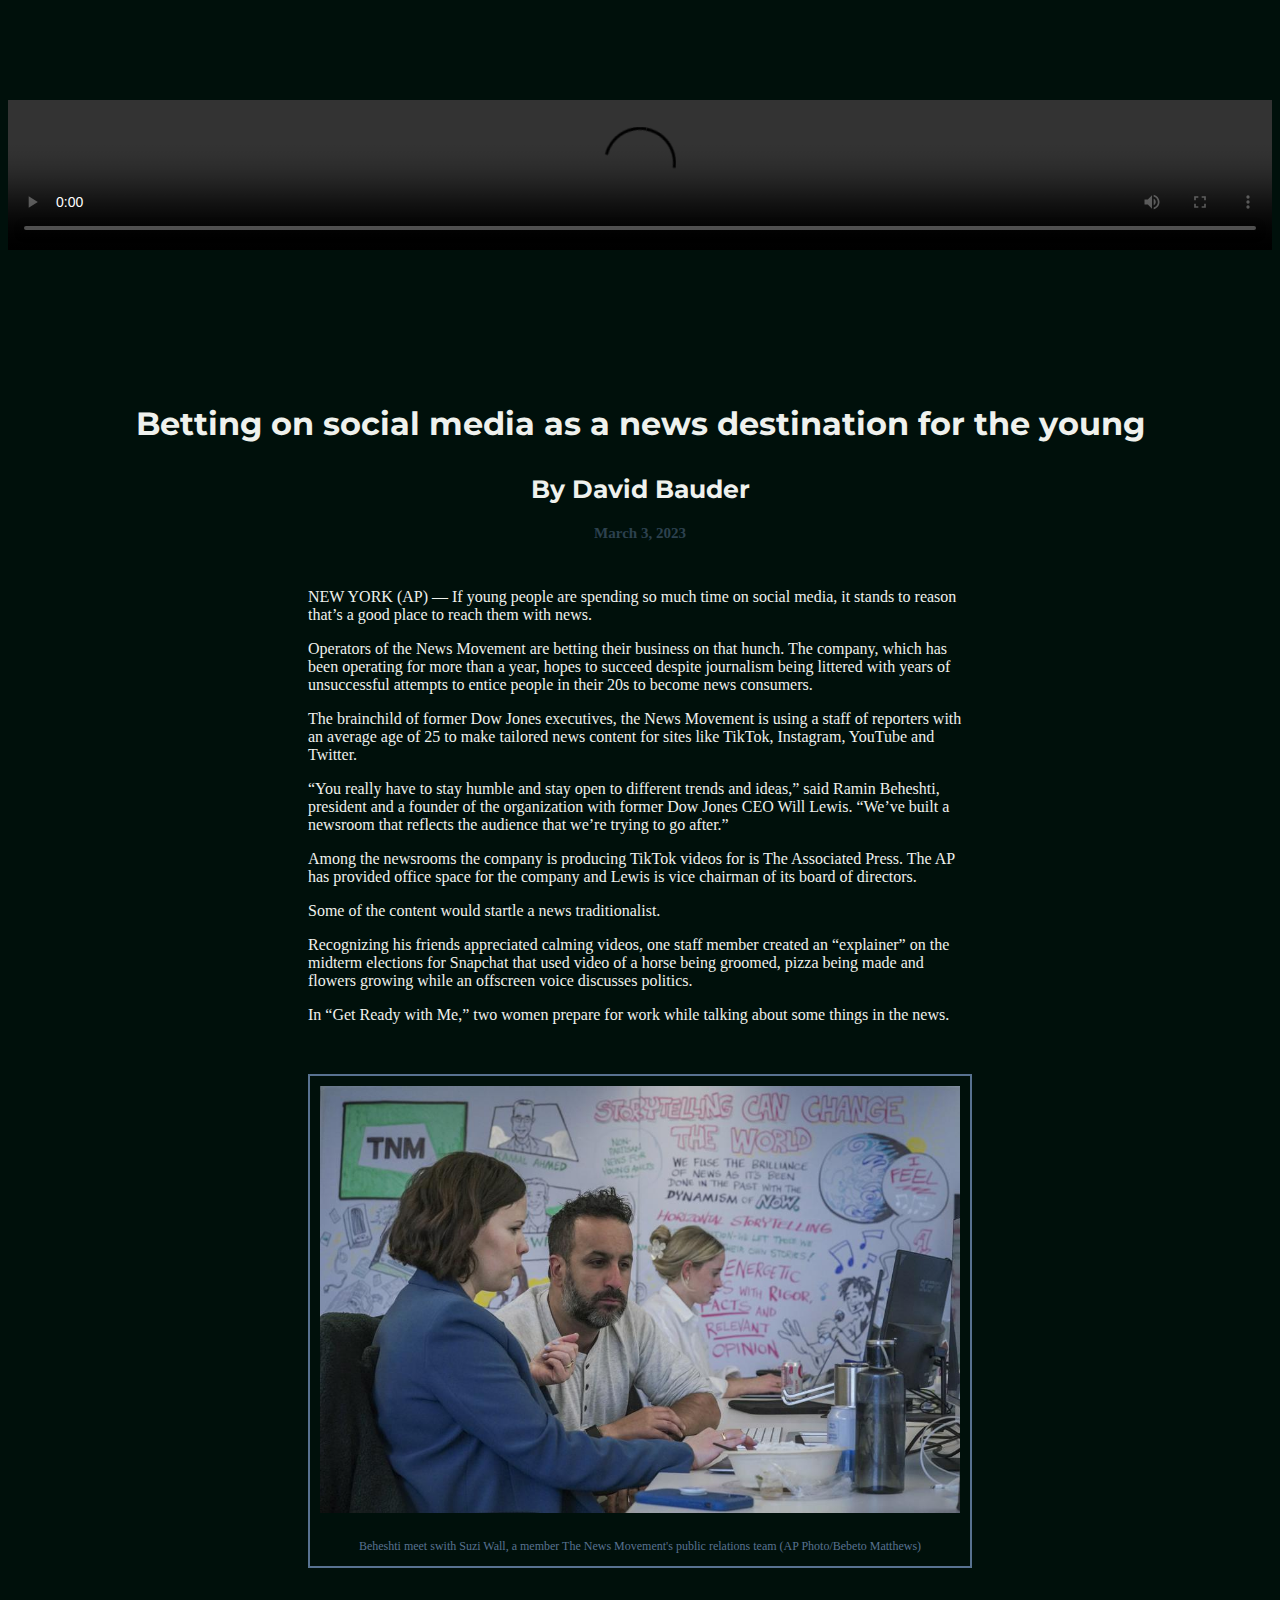
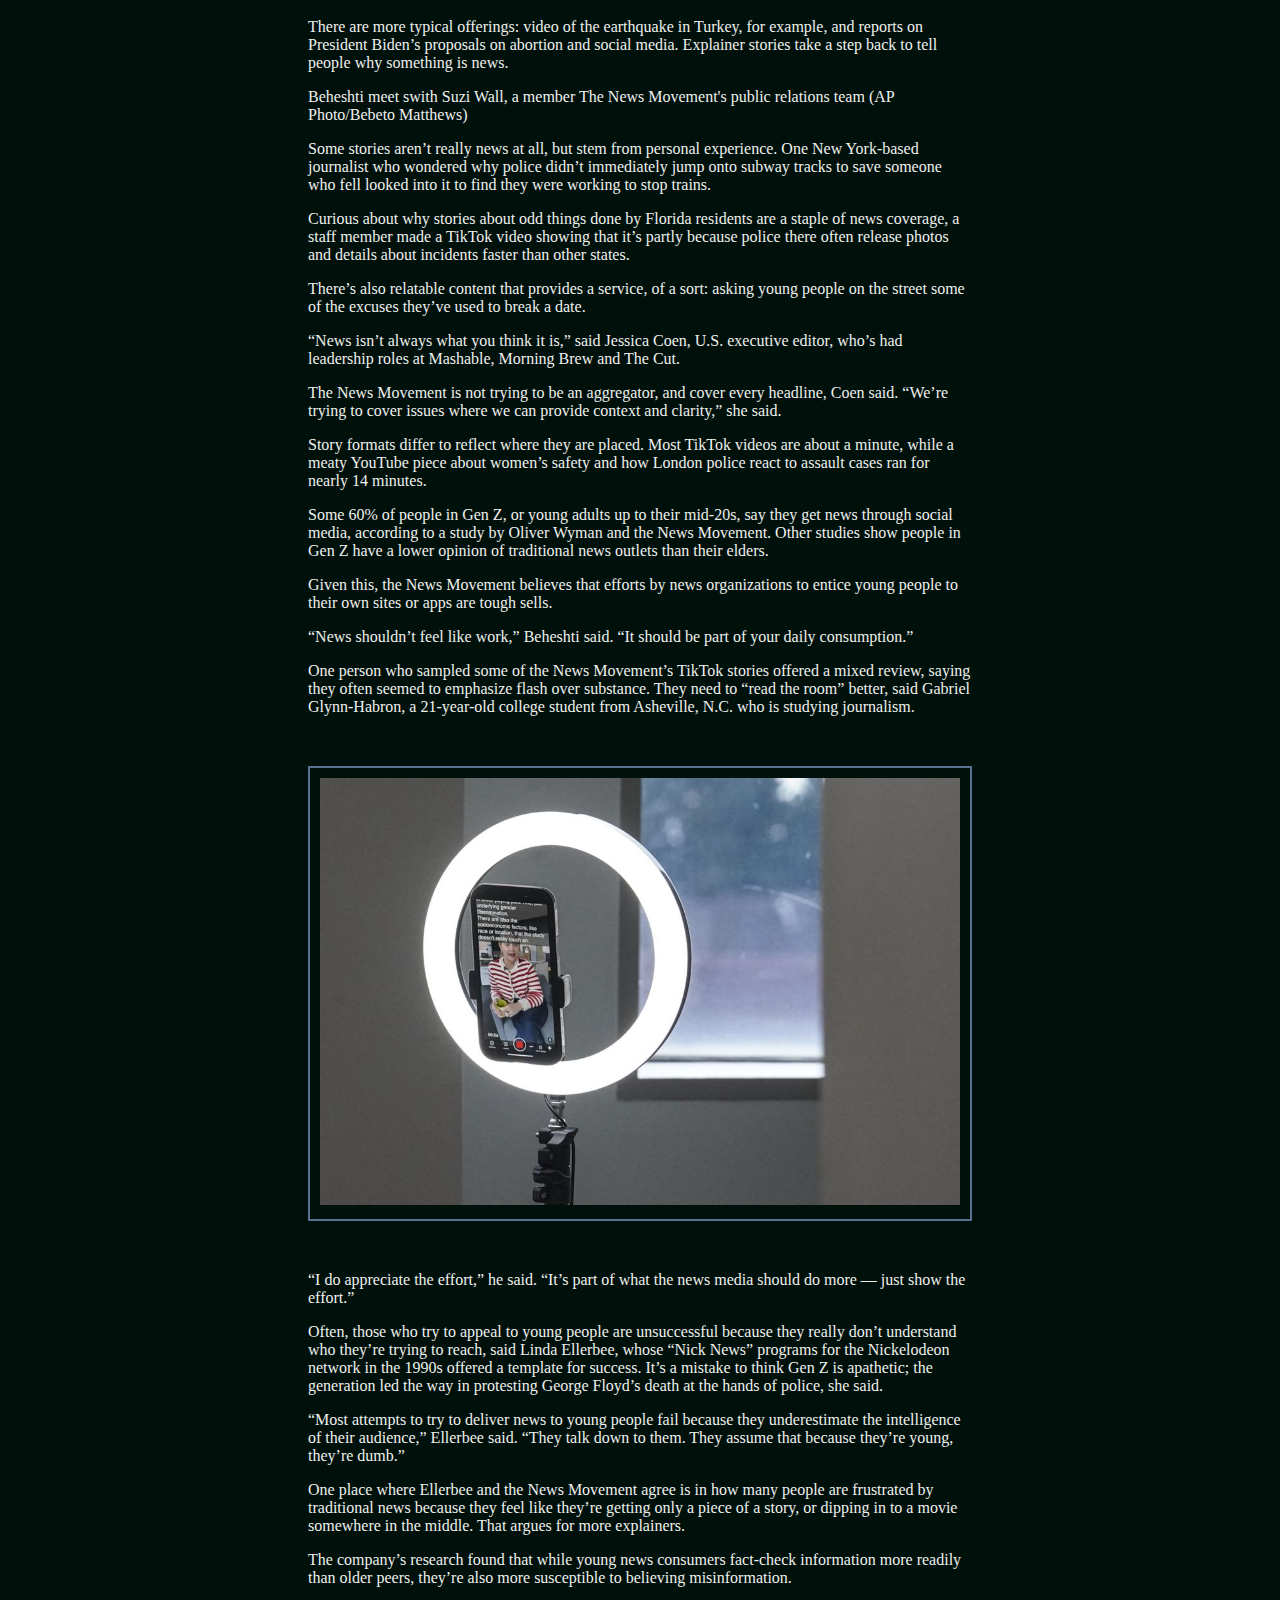
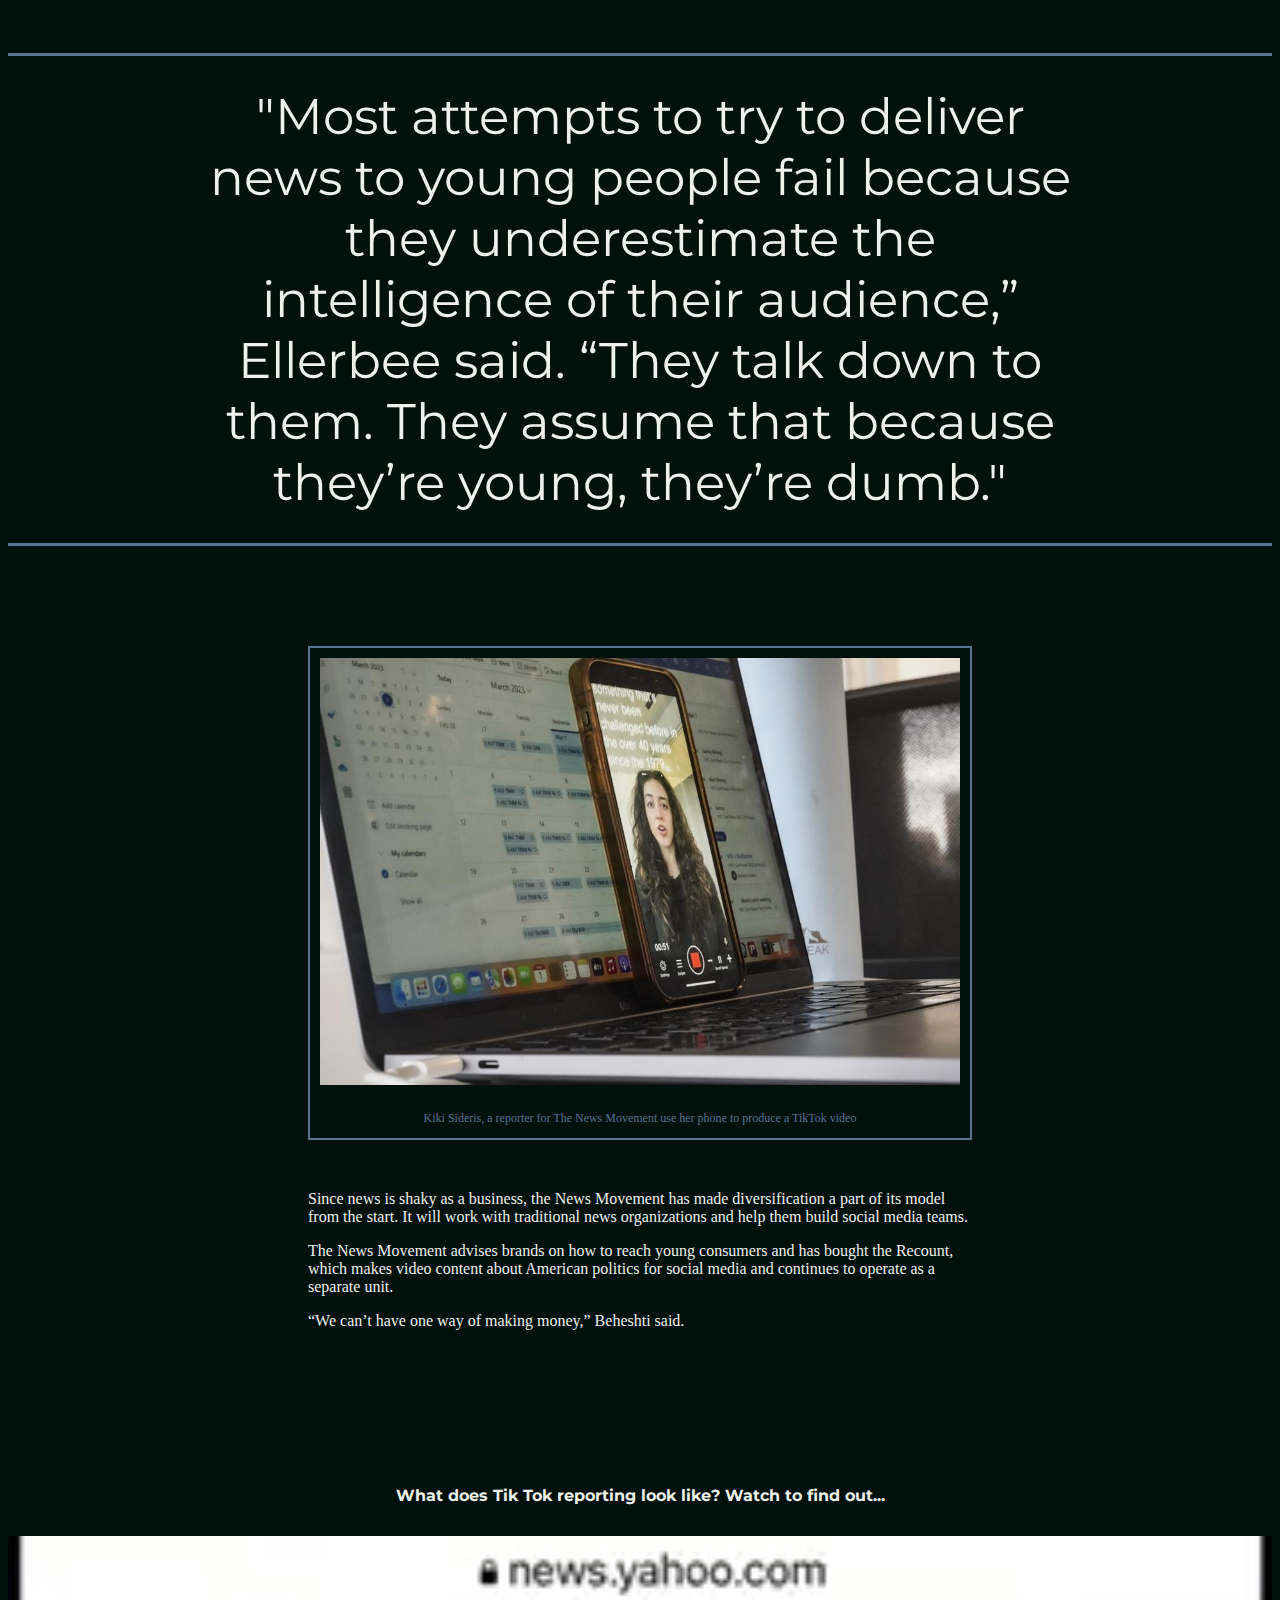
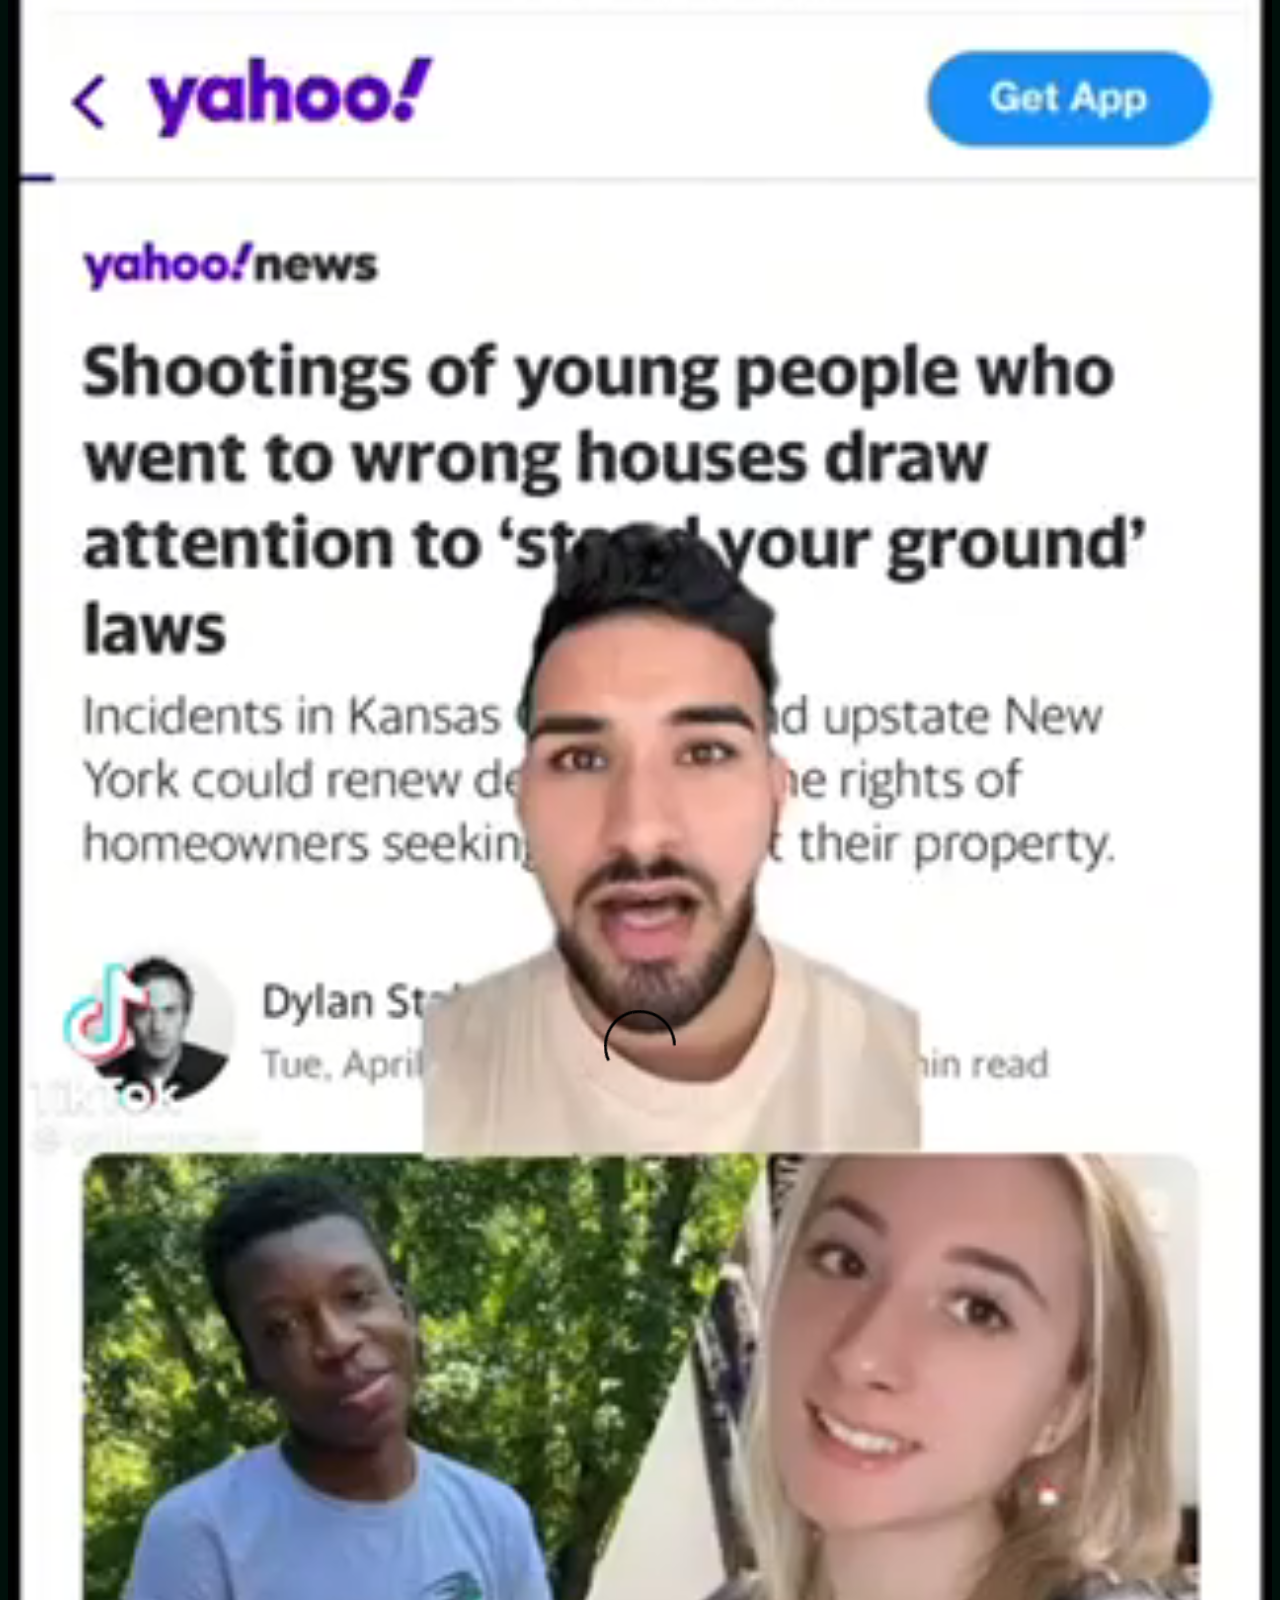
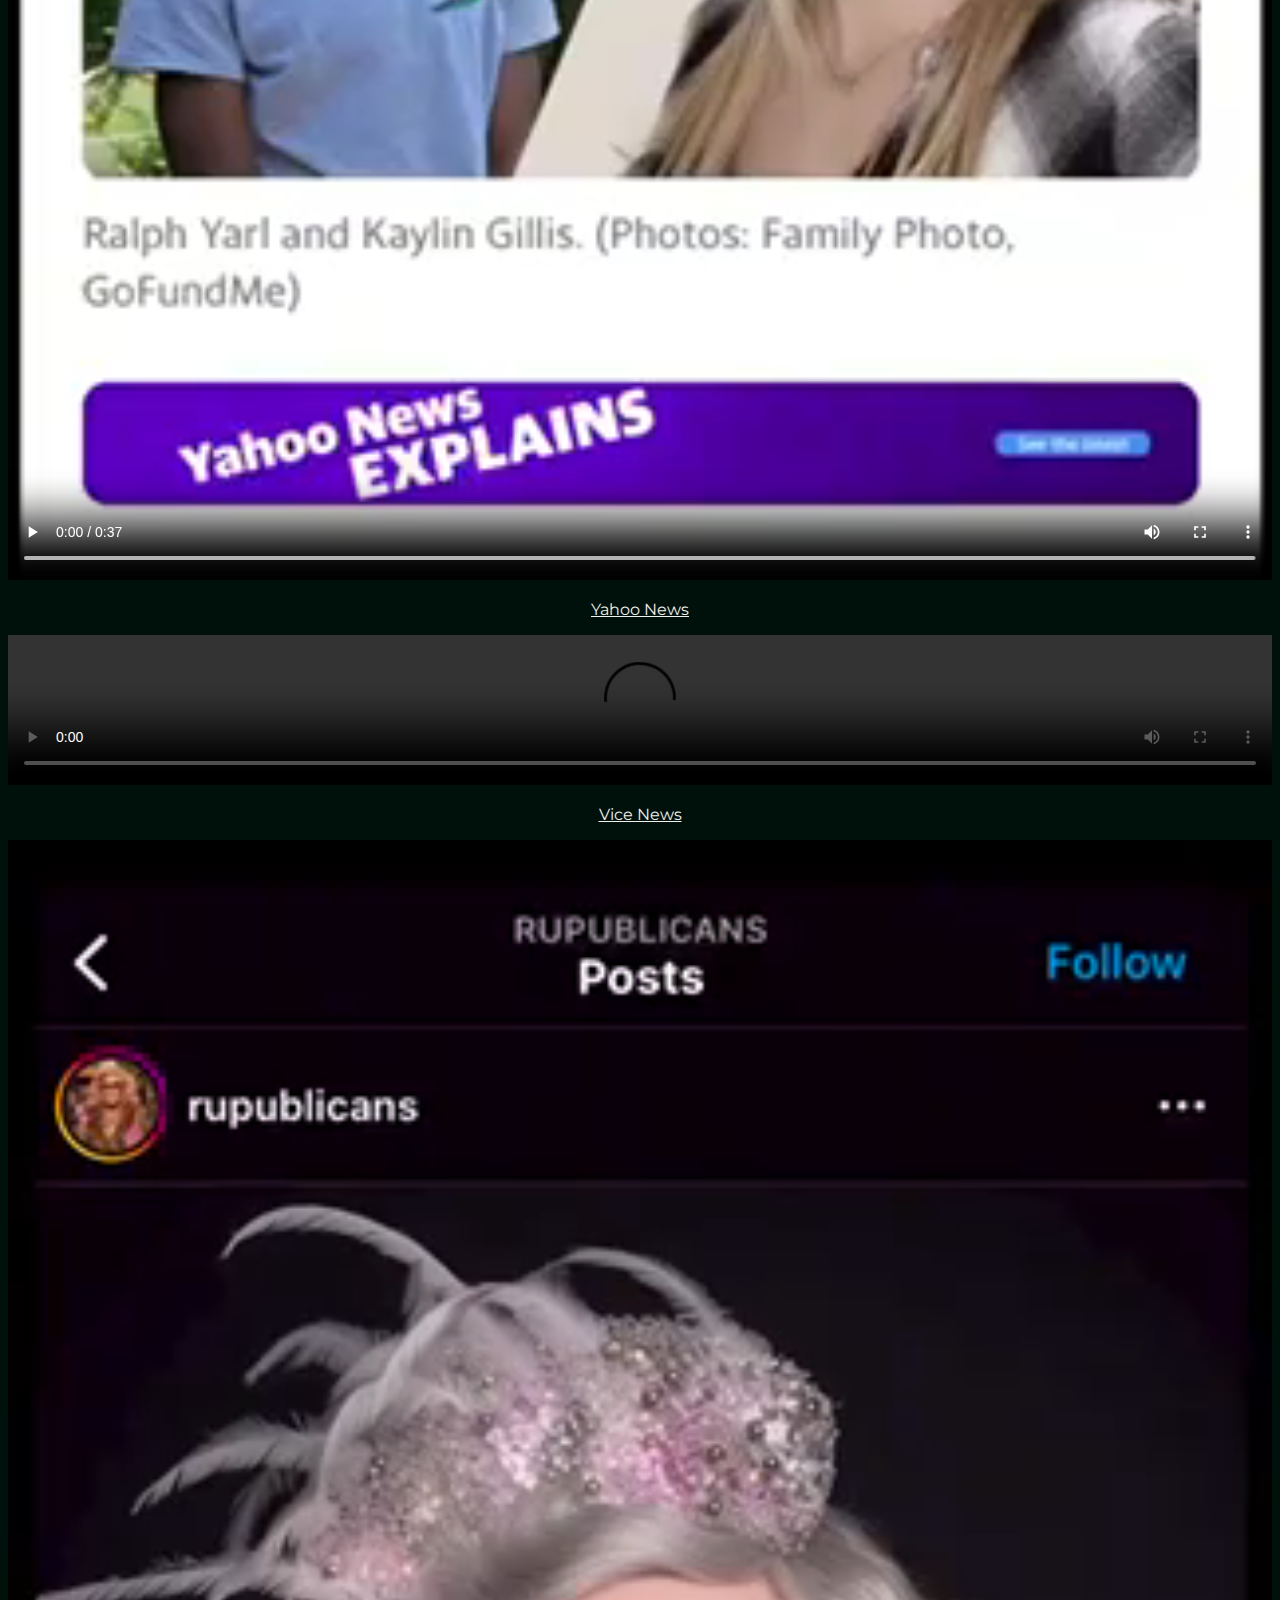
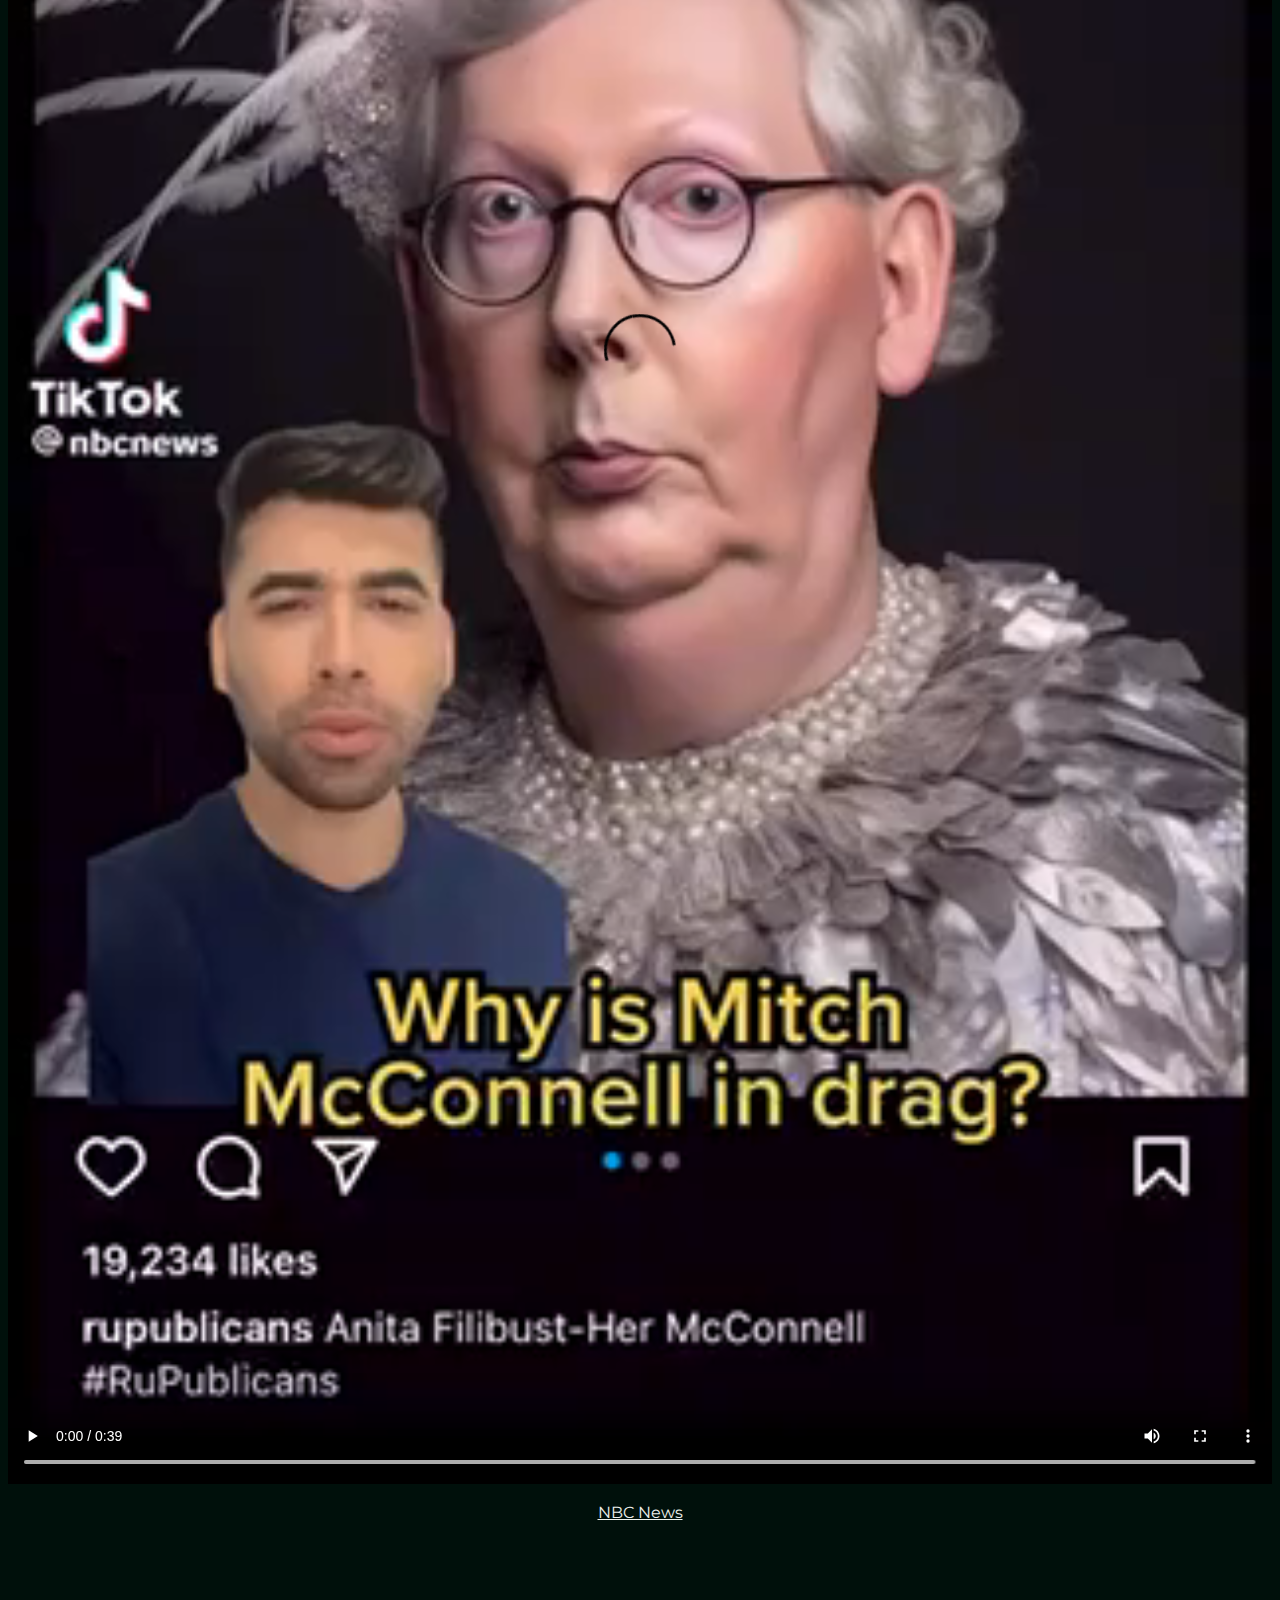
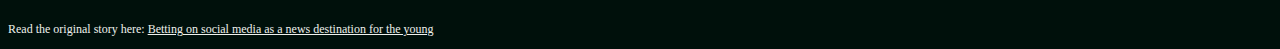
==== commit 1398d707: "final project updates" ====
--- a/final-project/index.html
+++ b/final-project/index.html
@@ -28,12 +28,14 @@
 <body>
 
         
-<div class="container-fluid" id="topper">
-        <div class="row">
-            <div class="col" id="topimage">
-    <img src="final-project-photo-2.jpeg">
-            </div>
-        </div>
+<div class="container-fluid" id="video">
+    <div class="row">
+        <div class="col" id="topper">
+    <video autoplay controls>
+    <source src="final-project-video.MP4" type="video/mp4">
+    </video>
+        </div>
+    </div>
 </div>
                 
 <div class="container" id="header">
@@ -50,7 +52,7 @@
 
 <div class="container" id="paragraph">
         <div class="row">
-            <div class="col">         
+            <div class="col">
 <p>
     NEW YORK (AP) — If young people are spending so much time on social media, it stands to reason that’s a good place to reach them with news.
  </p>
@@ -161,8 +163,74 @@
 </p>
 </div>       
 </div>
-</div>
-
+
+<div class="row">
+<div class="col">
+<div class="col inlinephoto">
+<img  src="final-project-photo-2.jpeg">
+<div id= "caption"></div>
+</div>
+</div>
+</div>
+    
+
+<div class="row">
+<div class="col">
+<p>
+“I do appreciate the effort,” he said. “It’s part of what the news media should do more — just show the effort.”
+</p>
+                
+<p>
+Often, those who try to appeal to young people are unsuccessful because they really don’t understand who they’re trying to reach, said Linda Ellerbee, whose “Nick News” programs for the Nickelodeon network in the 1990s offered a template for success. It’s a mistake to think Gen Z is apathetic; the generation led the way in protesting George Floyd’s death at the hands of police, she said.
+</p>
+                
+<p>
+“Most attempts to try to deliver news to young people fail because they underestimate the intelligence of their audience,” Ellerbee said. “They talk down to them. They assume that because they’re young, they’re dumb.”
+</p>
+
+<p>
+One place where Ellerbee and the News Movement agree is in how many people are frustrated by traditional news because they feel like they’re getting only a piece of a story, or dipping in to a movie somewhere in the middle. That argues for more explainers.
+</p>
+
+<p>
+The company’s research found that while young news consumers fact-check information more readily than older peers, they’re also more susceptible to believing misinformation.
+</p>
+</div>
+</div>
+</div>
+  
+ <div class="container" id="quote">
+        <div class="row">
+            <div class="col">   
+ "Most attempts to try to deliver news to young people fail because they underestimate the intelligence of their audience,” Ellerbee said. “They talk down to them. They assume that because they’re young, they’re dumb."
+            </div>
+        </div>
+</div>
+
+<div class="container" id="paragraph">
+        <div class="row">
+            <div class="col inlinephoto">
+<img src="final-project-photo-3.jpeg">
+<p id="caption">Kiki Sideris, a reporter for The News Movement use her phone to produce a TikTok video</p>
+            </div>
+        </div>
+
+<div class="row">
+<div class="col">
+<p>
+Since news is shaky as a business, the News Movement has made diversification a part of its model from the start. It will work with traditional news organizations and help them build social media teams.
+</p>
+
+<p>
+The News Movement advises brands on how to reach young consumers and has bought the Recount, which makes video content about American politics for social media and continues to operate as a separate unit.
+</p>
+
+<p>
+“We can’t have one way of making money,” Beheshti said.
+</p>
+</div>
+</div>
+</div>
 
 <div class="container" id="video">
     <div class="row">
@@ -197,64 +265,6 @@
             </div>
         </div>
  
-<div class="container" id="paragraph">
-        <div class="row">
-            <div class="col">
-<p>
-“I do appreciate the effort,” he said. “It’s part of what the news media should do more — just show the effort.”
-</p>
-                
-<p>
-Often, those who try to appeal to young people are unsuccessful because they really don’t understand who they’re trying to reach, said Linda Ellerbee, whose “Nick News” programs for the Nickelodeon network in the 1990s offered a template for success. It’s a mistake to think Gen Z is apathetic; the generation led the way in protesting George Floyd’s death at the hands of police, she said.
-</p>
-                
-<p>
-“Most attempts to try to deliver news to young people fail because they underestimate the intelligence of their audience,” Ellerbee said. “They talk down to them. They assume that because they’re young, they’re dumb.”
-</p>
-
-<p>
-One place where Ellerbee and the News Movement agree is in how many people are frustrated by traditional news because they feel like they’re getting only a piece of a story, or dipping in to a movie somewhere in the middle. That argues for more explainers.
-</p>
-
-<p>
-The company’s research found that while young news consumers fact-check information more readily than older peers, they’re also more susceptible to believing misinformation.
-</p>
-</div>
-</div>
-</div>
-  
- <div class="container" id="quote">
-        <div class="row">
-            <div class="col">   
- "Most attempts to try to deliver news to young people fail because they underestimate the intelligence of their audience,” Ellerbee said. “They talk down to them. They assume that because they’re young, they’re dumb."
-            </div>
-        </div>
-</div>
-
-<div class="container" id="paragraph">
-        <div class="row">
-            <div class="col inlinephoto">
-<img src="final-project-photo-3.jpeg">
-<p id="caption">Kiki Sideris, a reporter for The News Movement use her phone to produce a TikTok video</p>
-            </div>
-        </div>
-
-<div class="row">
-<div class="col">
-<p>
-Since news is shaky as a business, the News Movement has made diversification a part of its model from the start. It will work with traditional news organizations and help them build social media teams.
-</p>
-
-<p>
-The News Movement advises brands on how to reach young consumers and has bought the Recount, which makes video content about American politics for social media and continues to operate as a separate unit.
-</p>
-
-<p>
-“We can’t have one way of making money,” Beheshti said.
-</p>
-</div>
-</div>
-</div>
 
 <div class="container" id="footer">
         <div class="row">
--- a/final-project/style.css
+++ b/final-project/style.css
@@ -4,10 +4,10 @@
 background-color: #00100B; 
 }
 
-#topimage {
-padding: 0px 0px 0px 0px; 
+video {
+width: 100%;
 } 
-    
+      
 #header{ 
 text-align: center; 
 }
@@ -43,13 +43,13 @@
 
 #paragraph {
 color: #EFF1ED;
-padding: 30px 50px 30px 50px;     
+padding: 30px 50px 30px 50px; 
 }
     
 .inlinephoto {
 border: 2px solid #587291;
 padding: 10px 10px 0px 10px;
-margin: 0px 0px 50px 0px;
+margin: 50px 0px 50px 0px;
 font-size: 12px;
 color: #587291;
 }
@@ -60,7 +60,7 @@
 }
     
 #infographic {
-padding: 30px 300px 30px 300px;       
+padding: 50px 300px 50px 300px;       
 }
 
 #video {
@@ -88,6 +88,11 @@
 font-size: 90px;
 font-family: 'Francois One', sans-serif;
 font-family: 'Instrument Serif', serif;
+    }
+    
+#video {
+margin-top: 100px;
+margin-bottom: 100px;
     }
 
 #footer {
@@ -120,6 +125,7 @@
 }
 
 @media (min-width:992px) {
+       
 #paragraph {
 padding: 30px 150px 30px 150px;
 }
@@ -133,6 +139,7 @@
 }
 
 @media (min-width:1200px) {
+     
 #paragraph {
 padding: 30px 300px 30px 300px;
 }
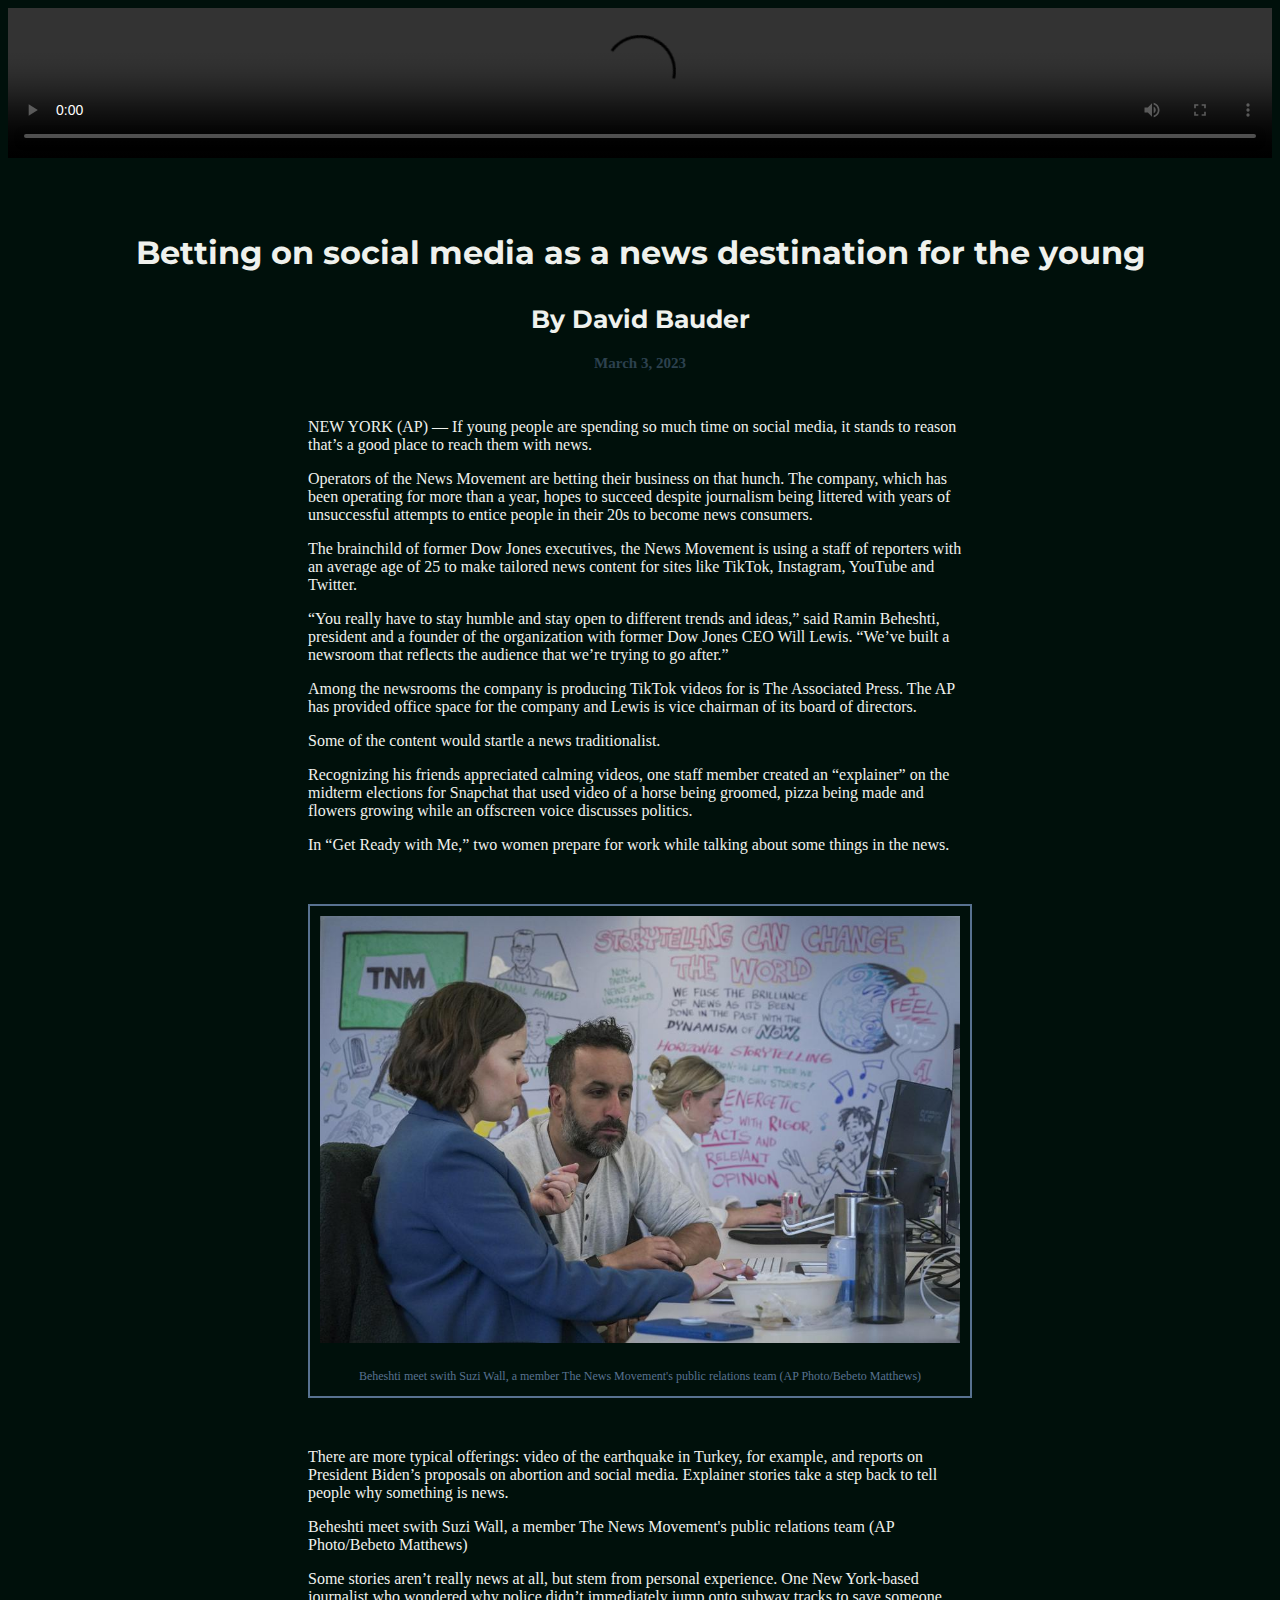
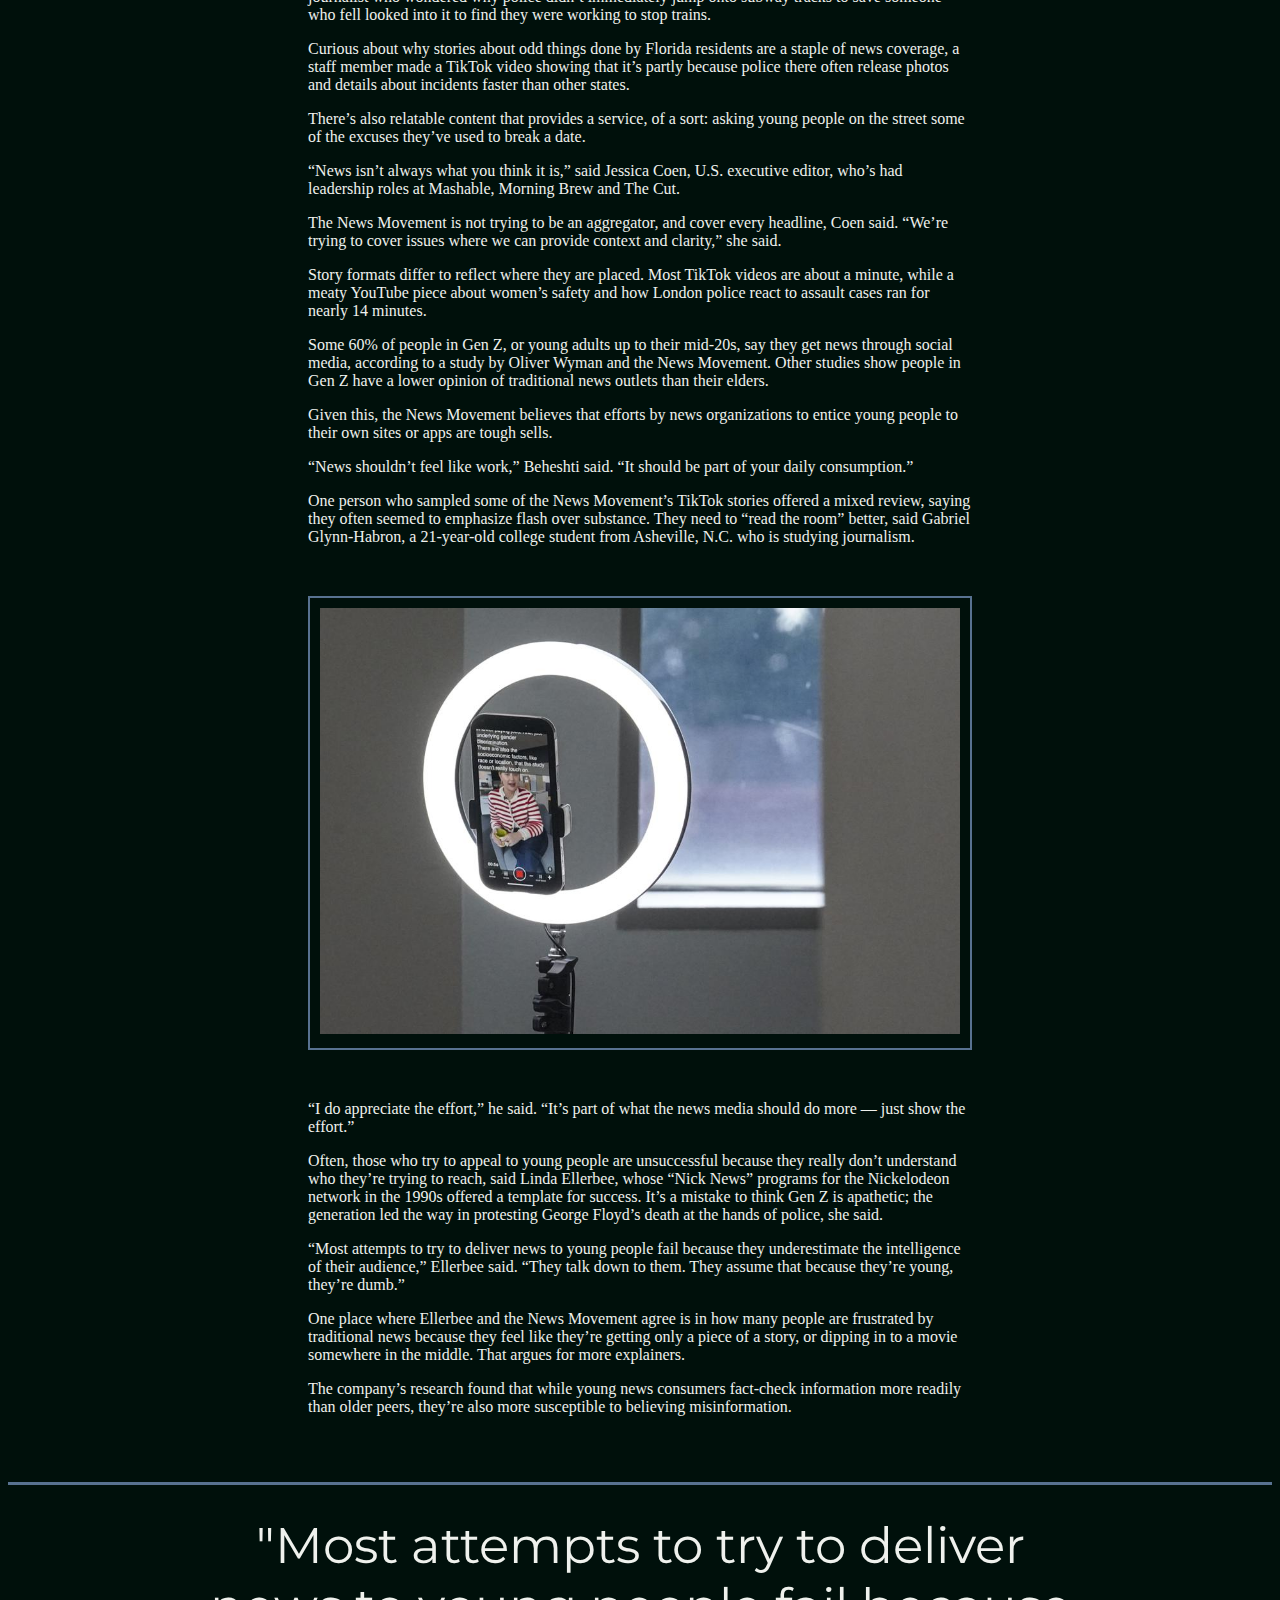
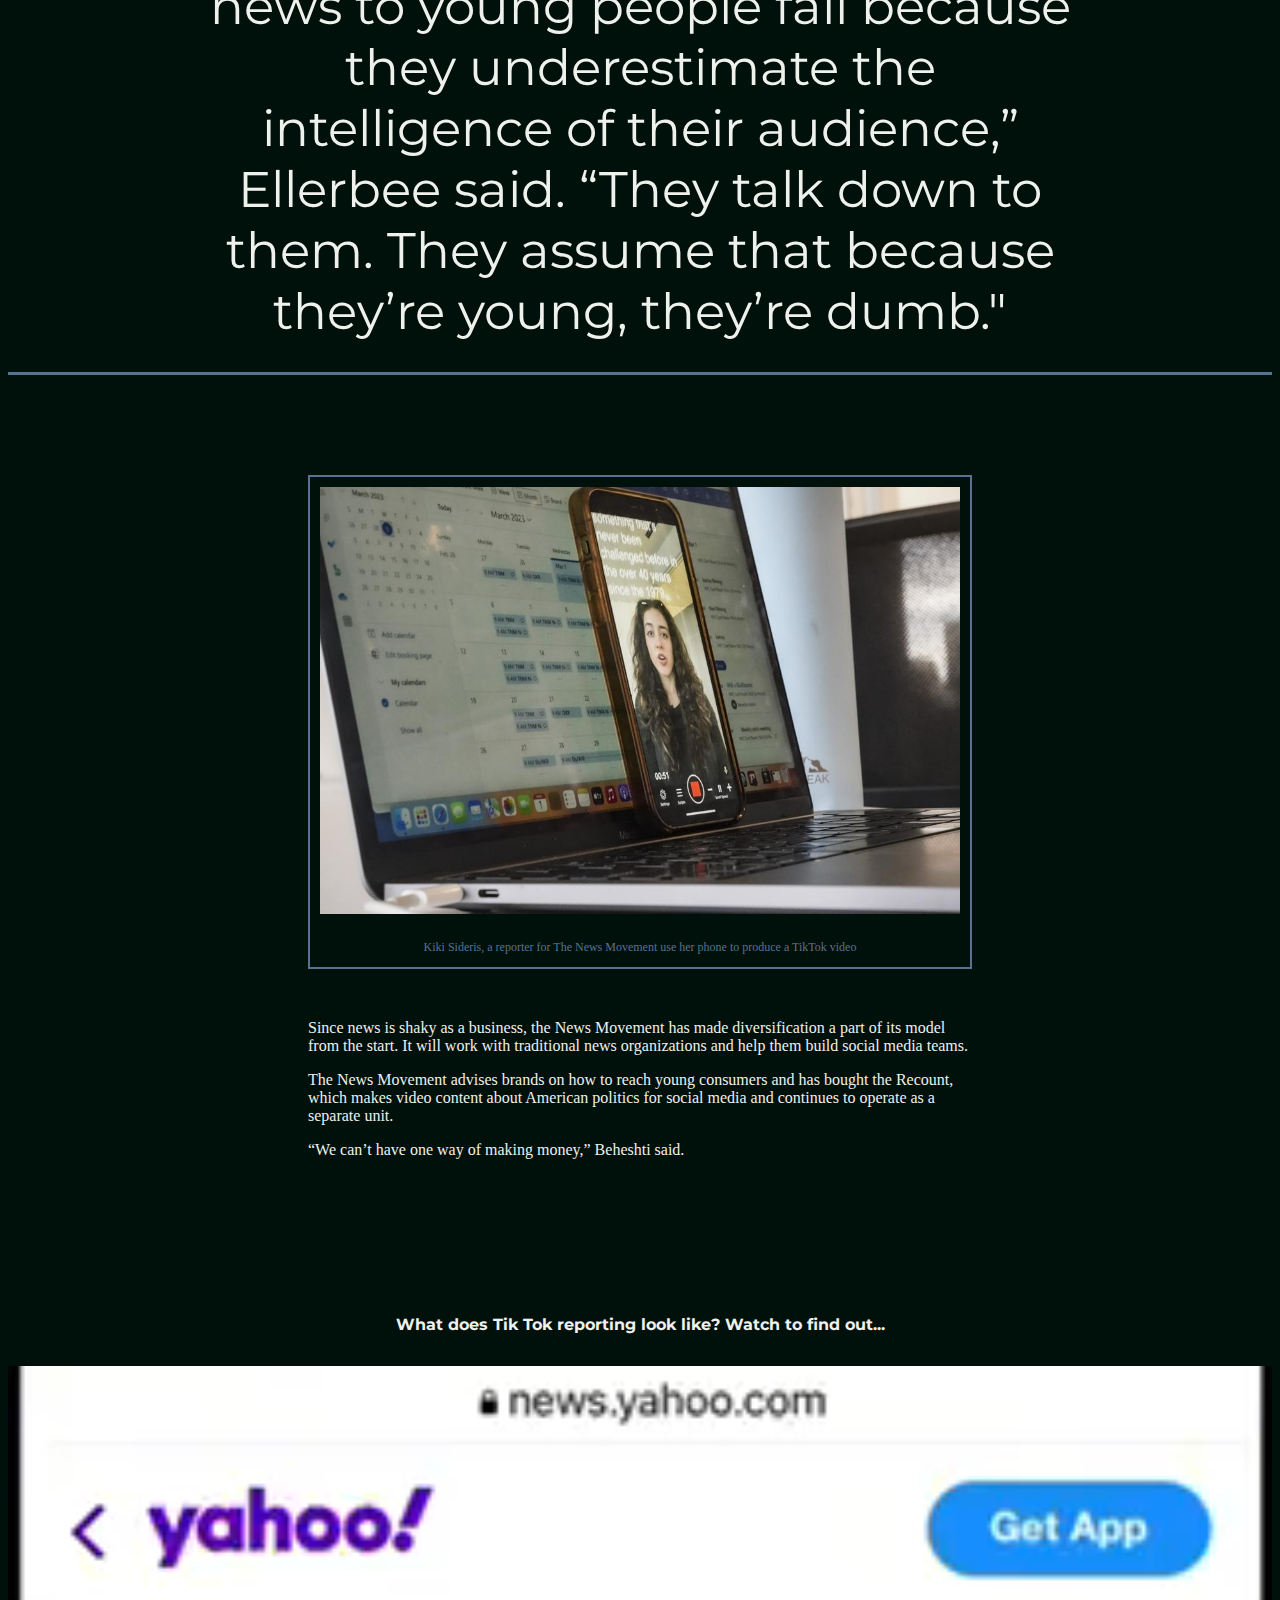
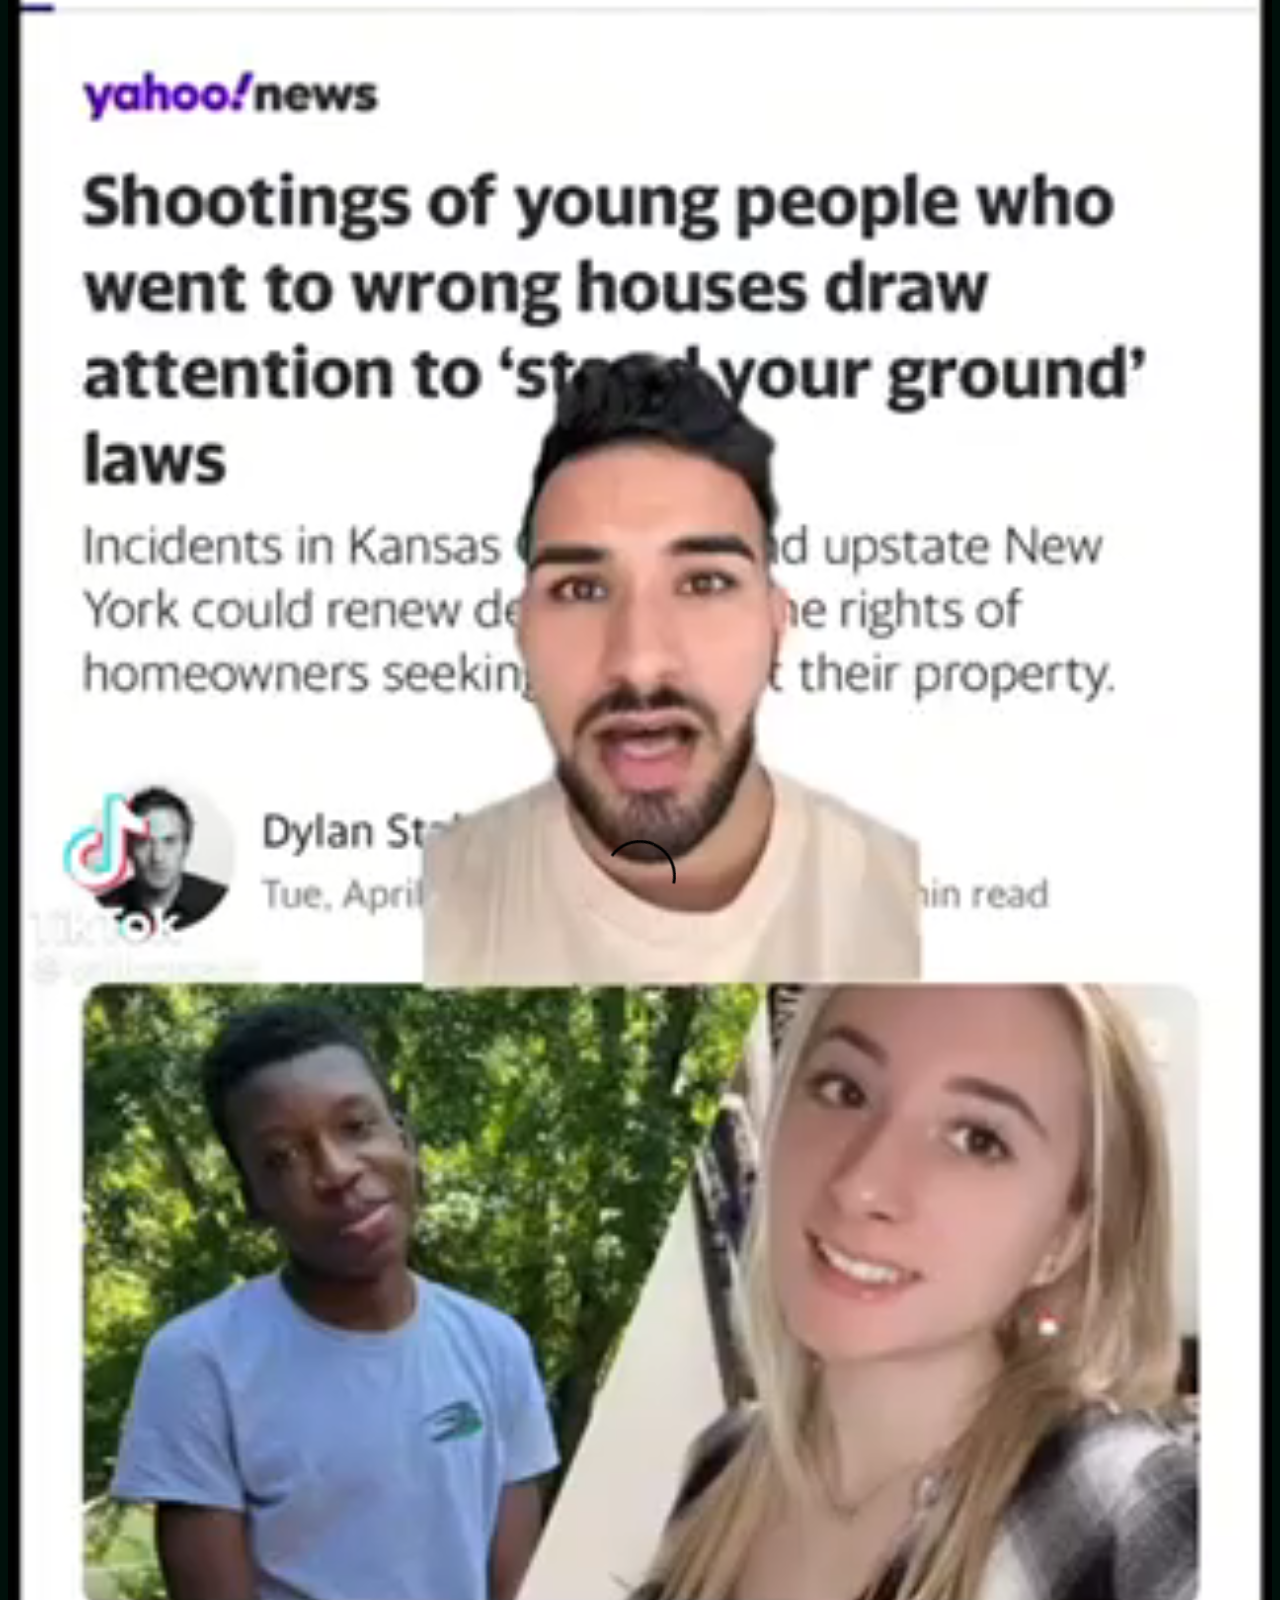
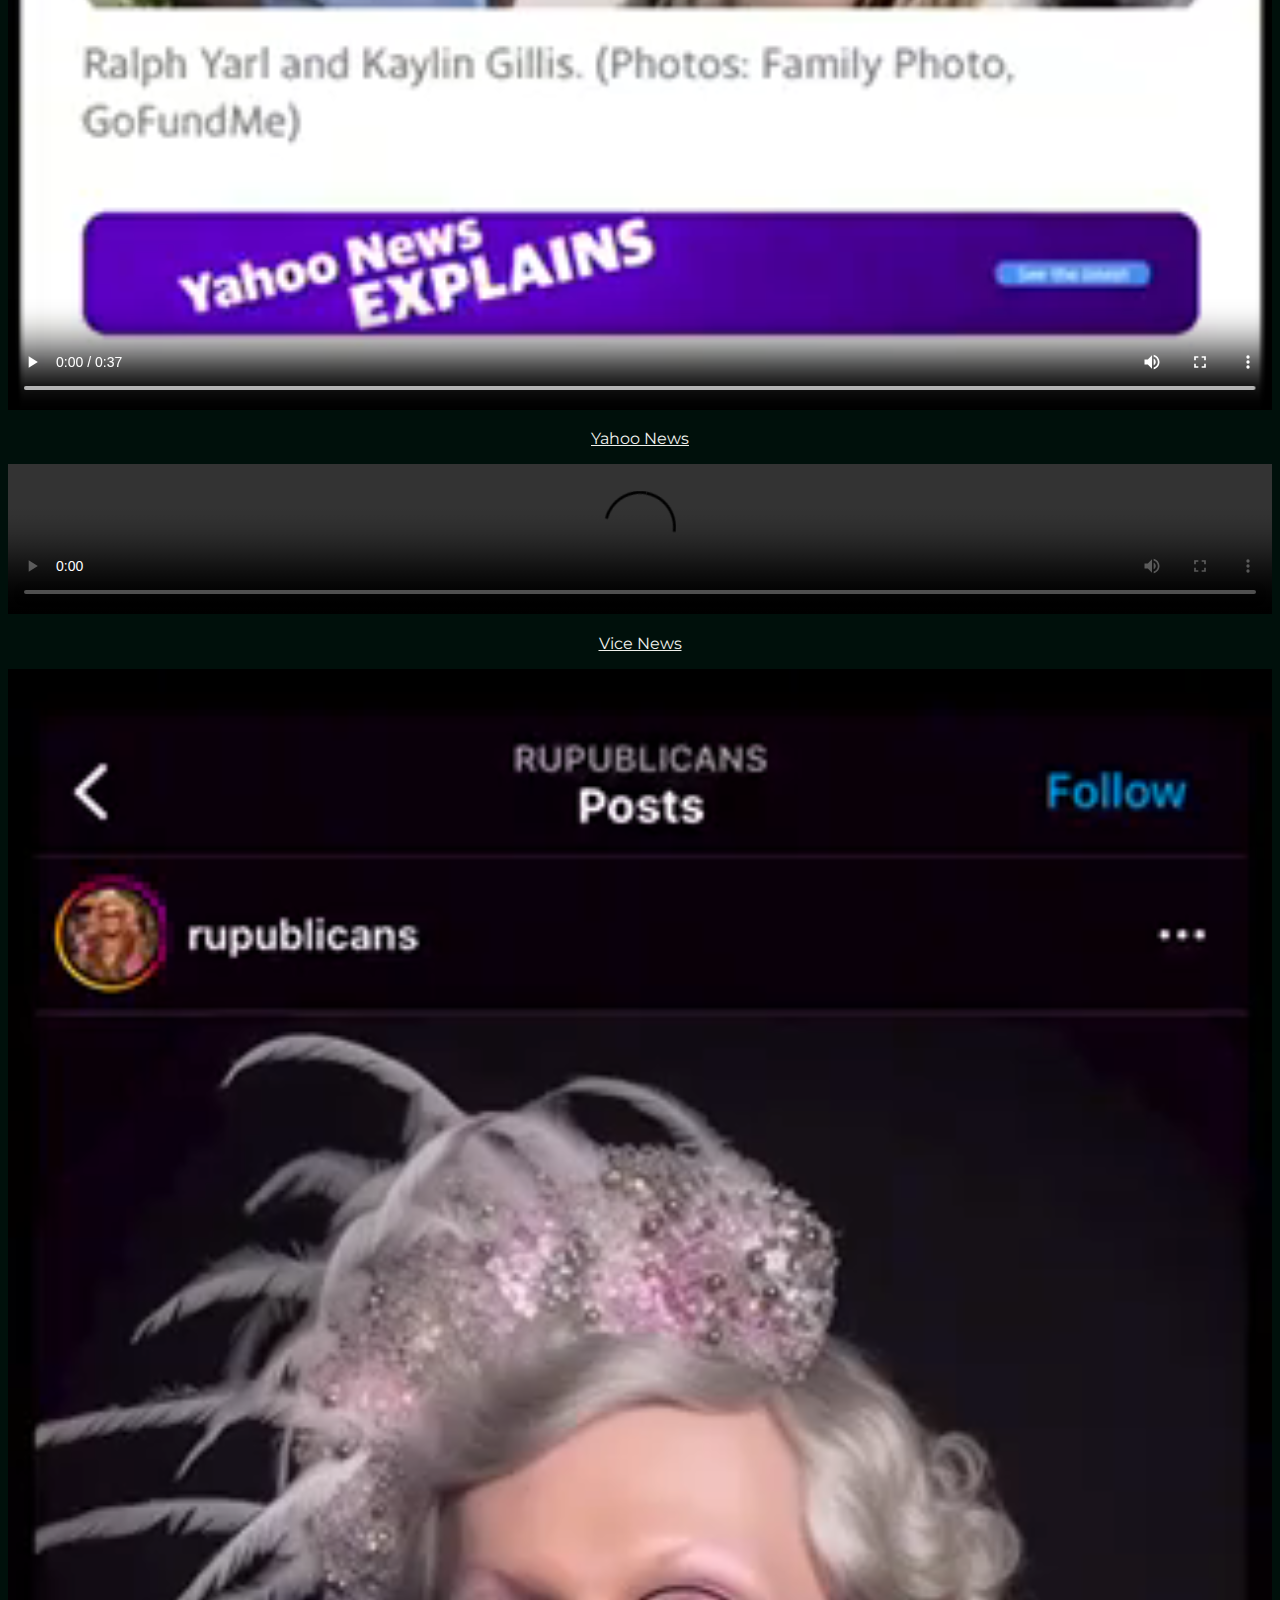
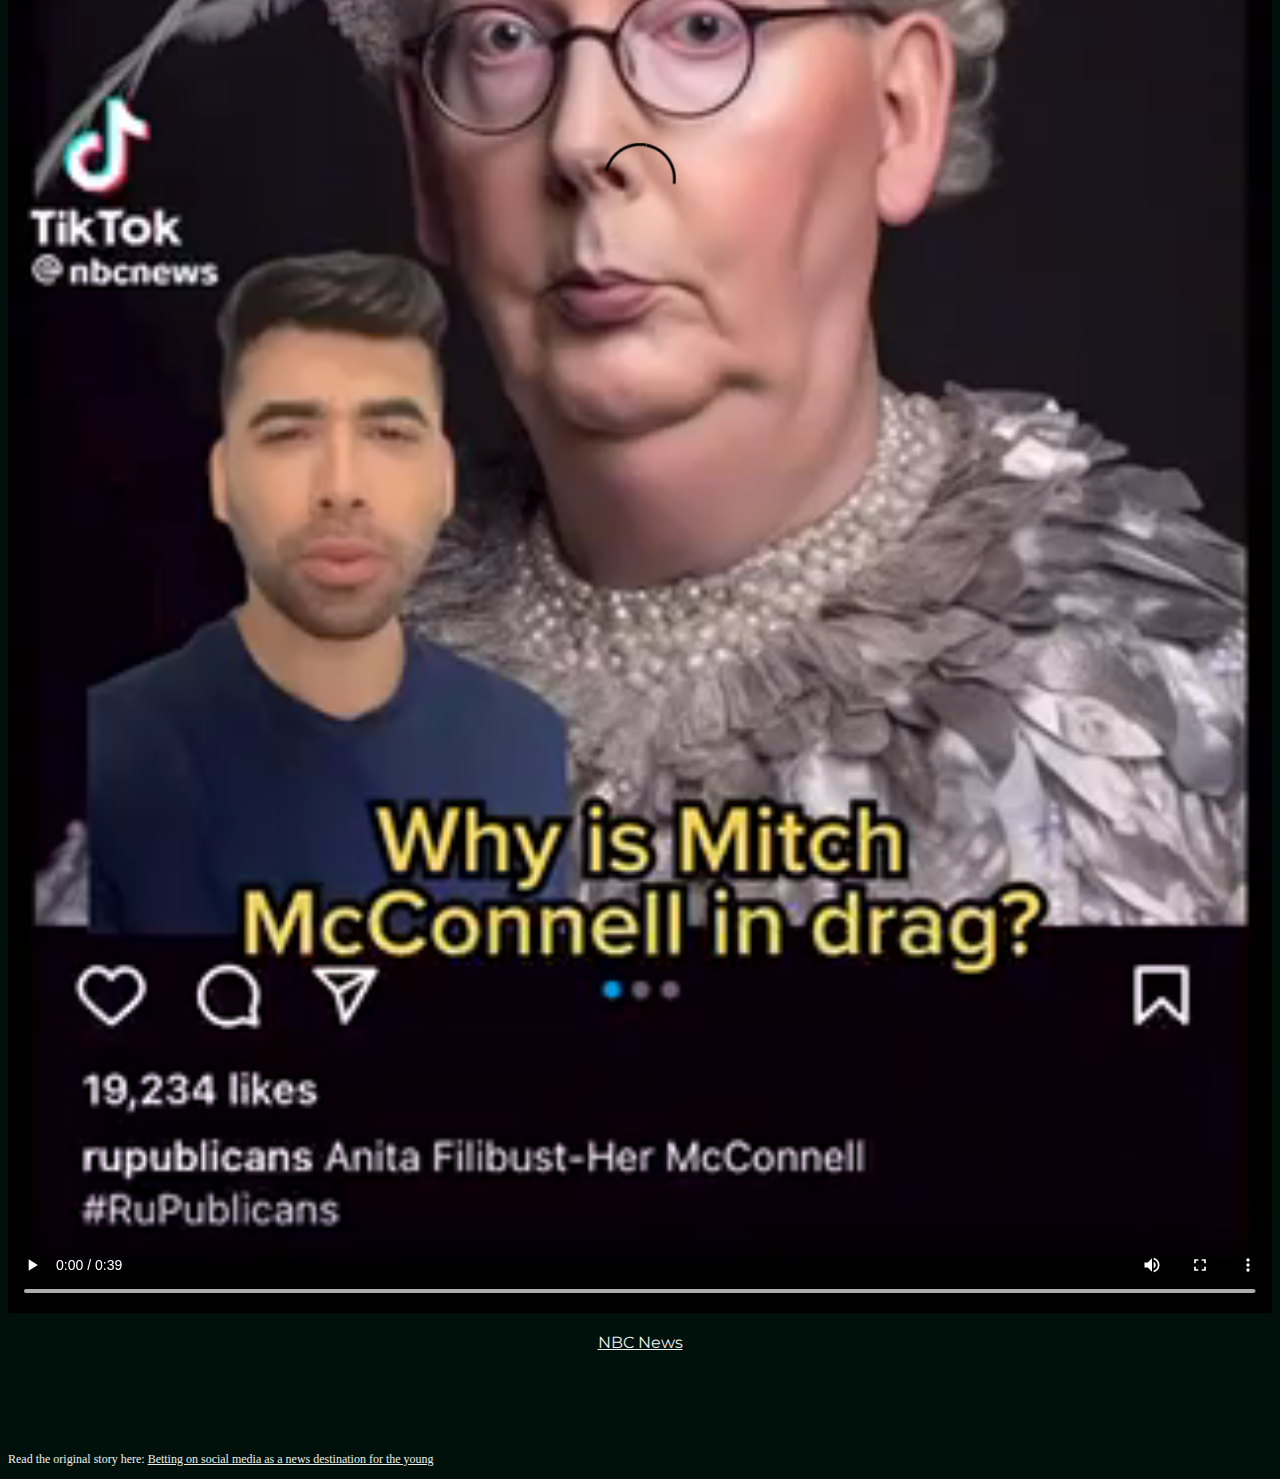
==== commit 85c1ea7c: "Update index.html" ====
--- a/final-project/index.html
+++ b/final-project/index.html
@@ -28,7 +28,7 @@
 <body>
 
         
-<div class="container-fluid" id="video">
+<div class="container-fluid">
     <div class="row">
         <div class="col" id="topper">
     <video autoplay controls>
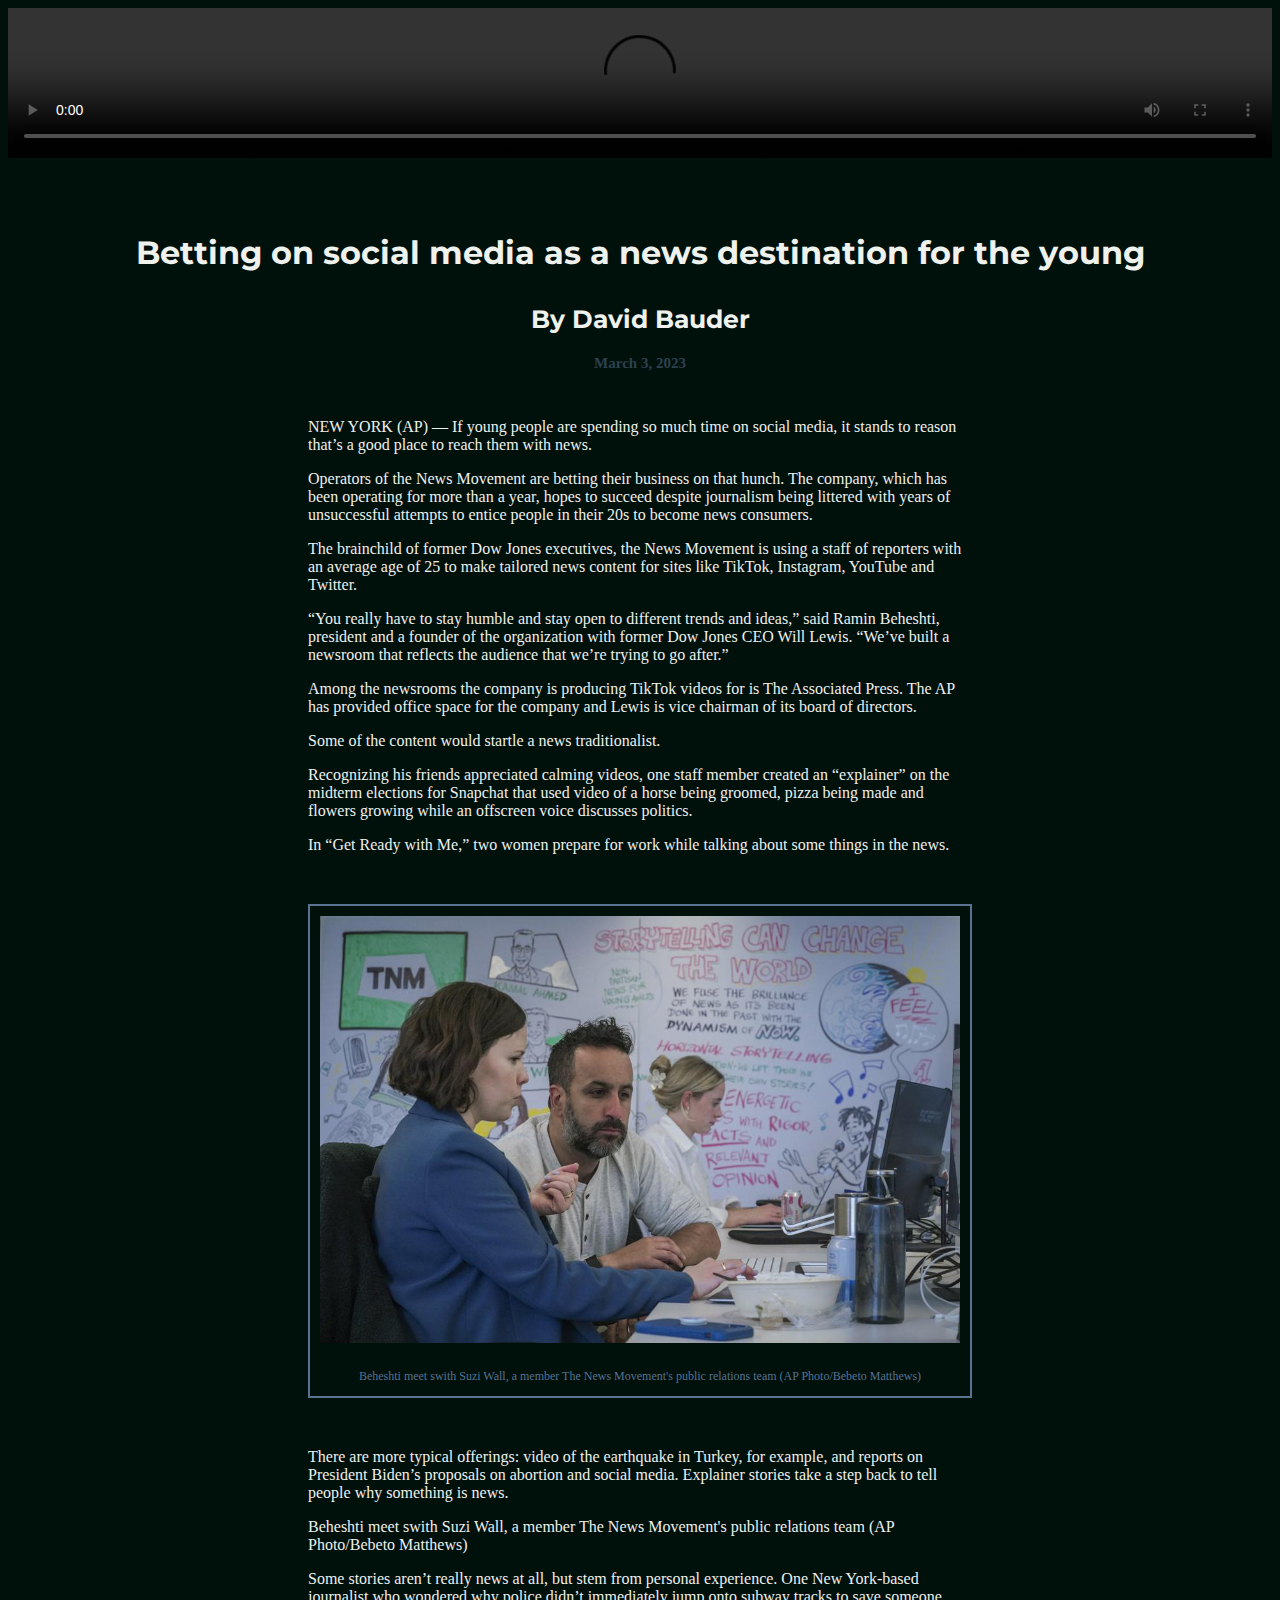
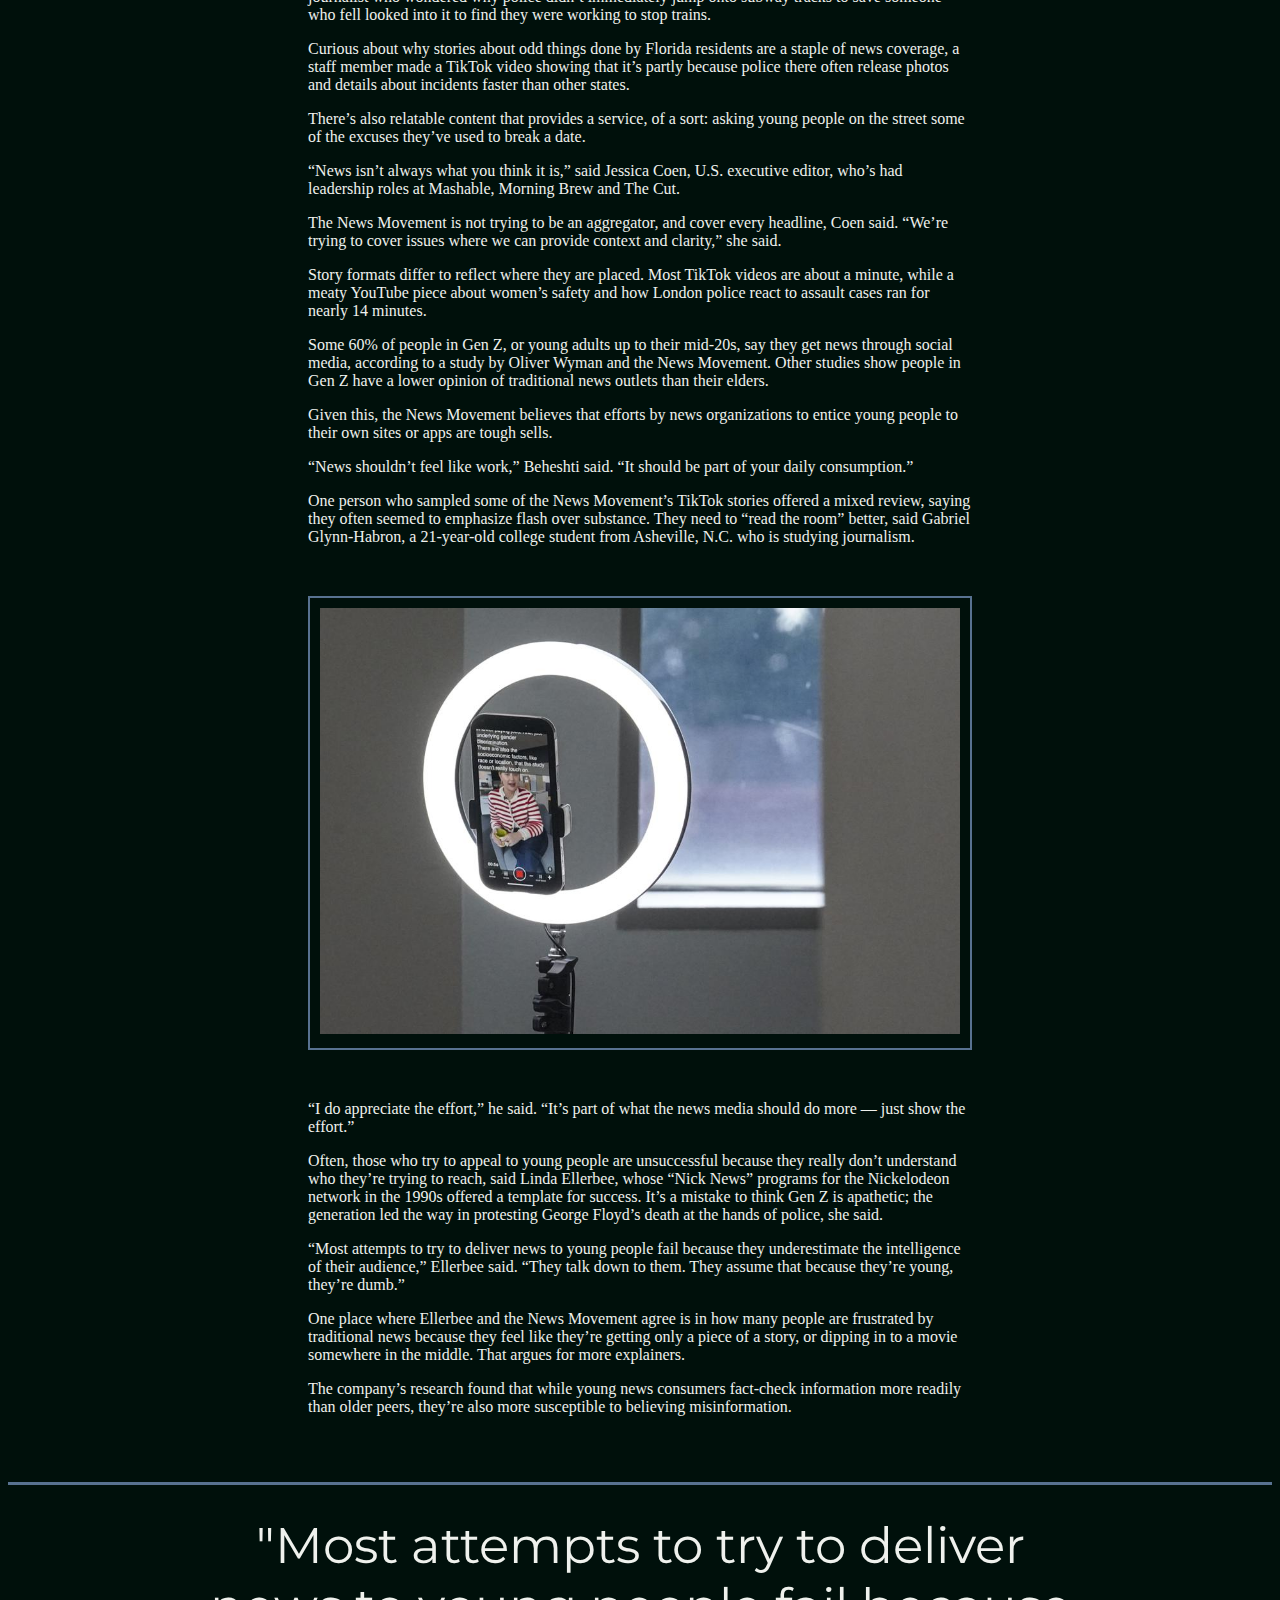
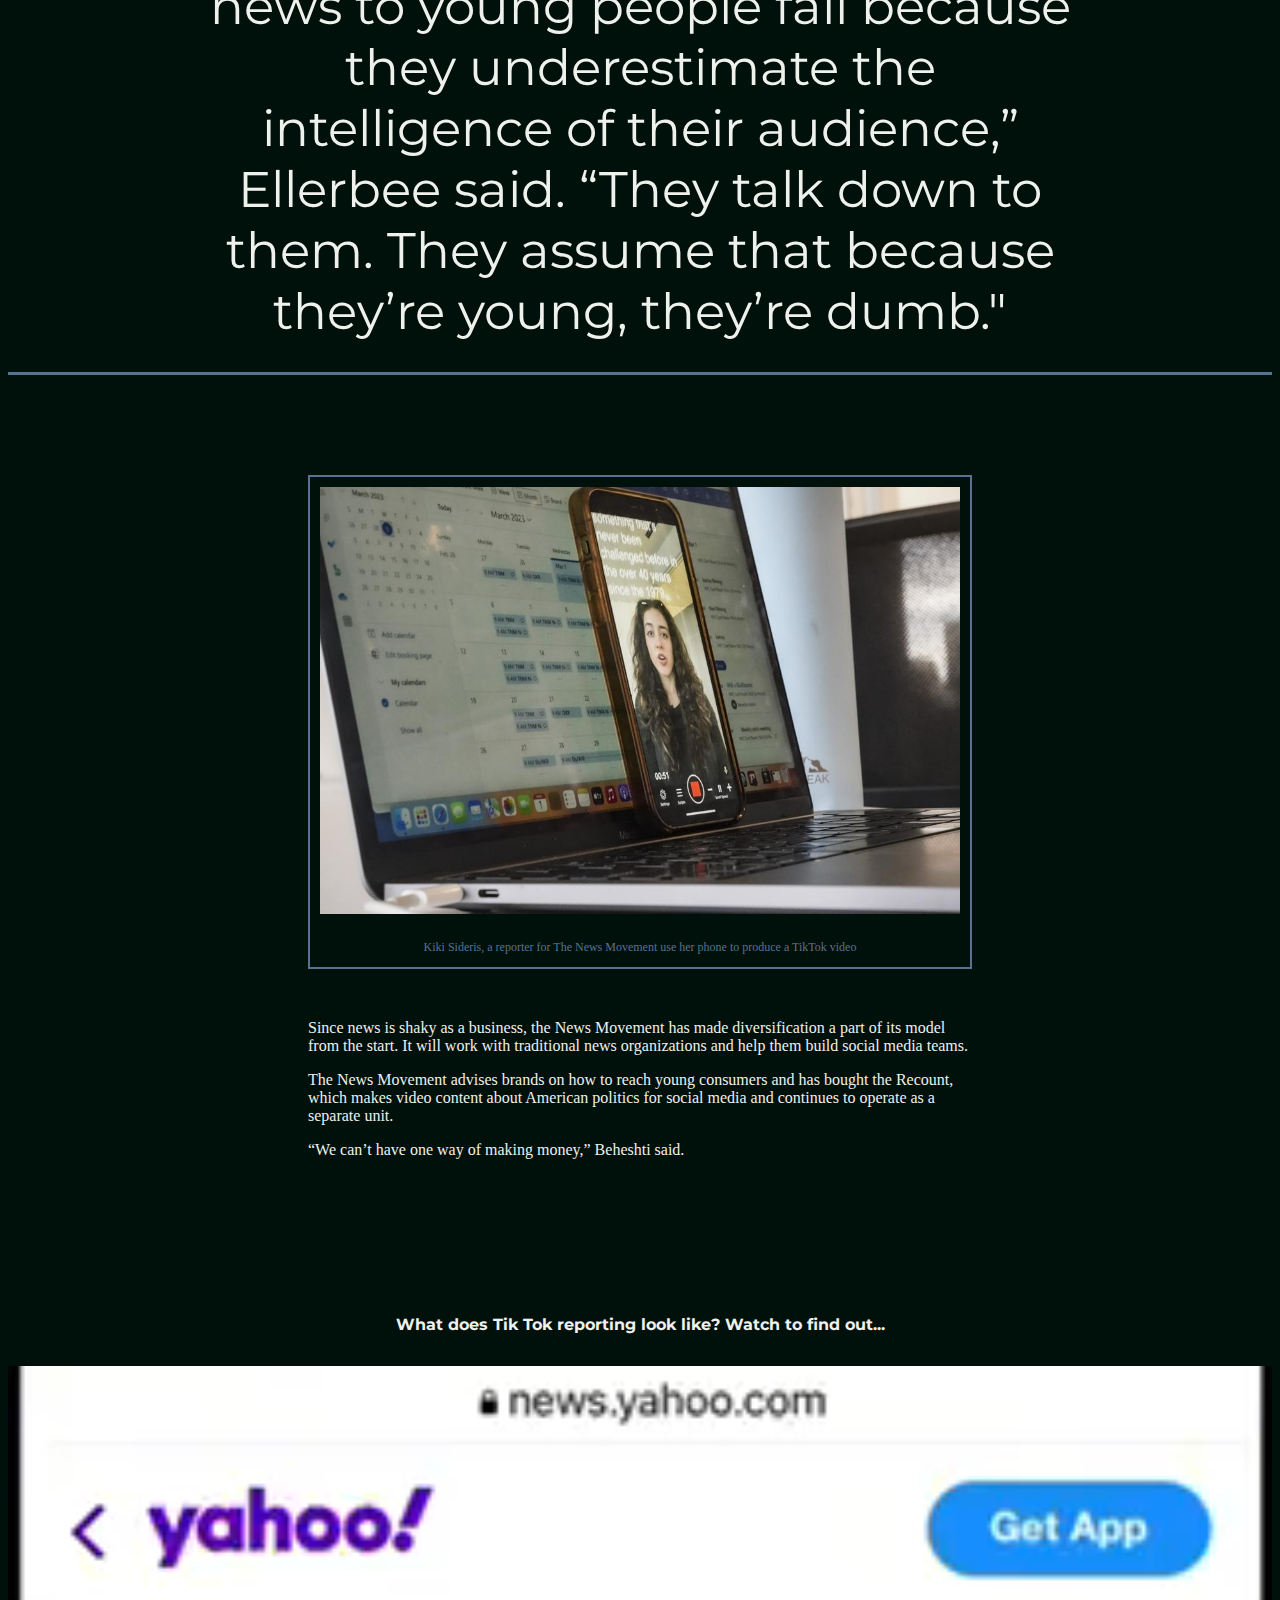
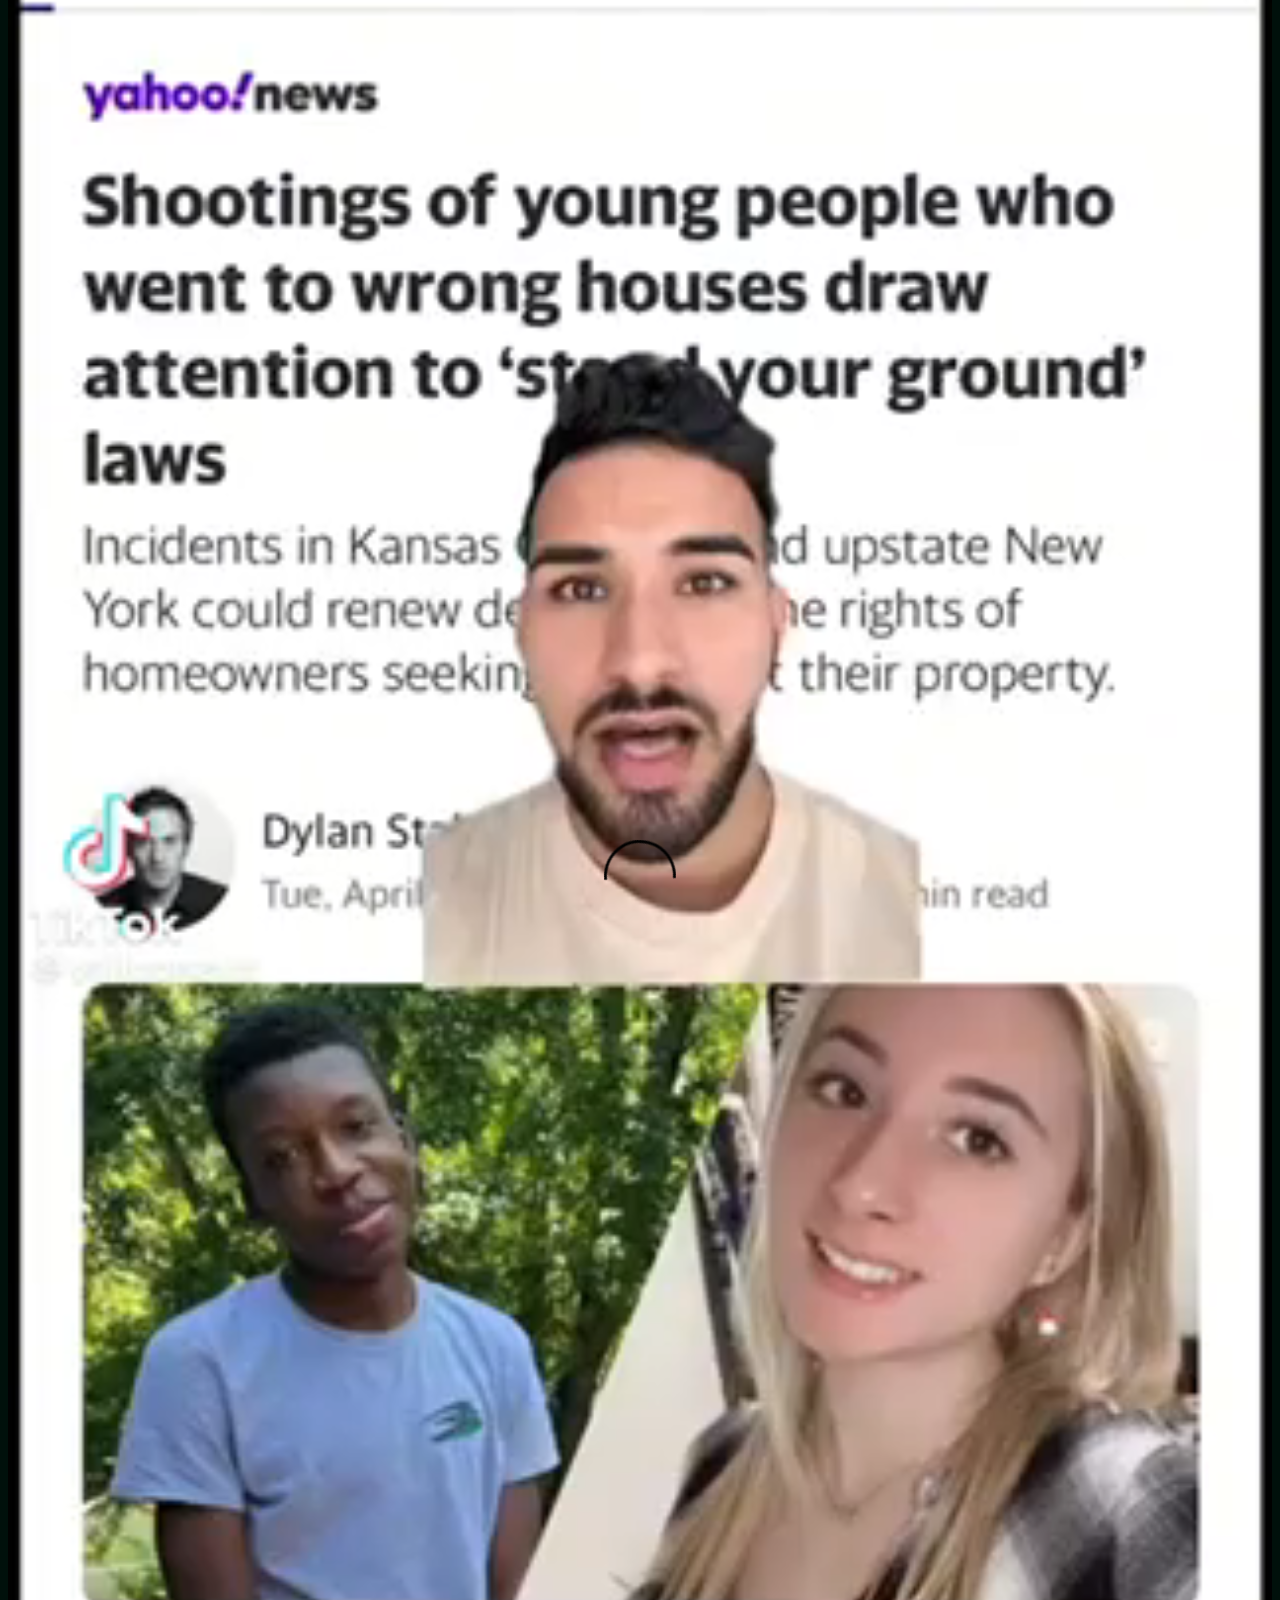
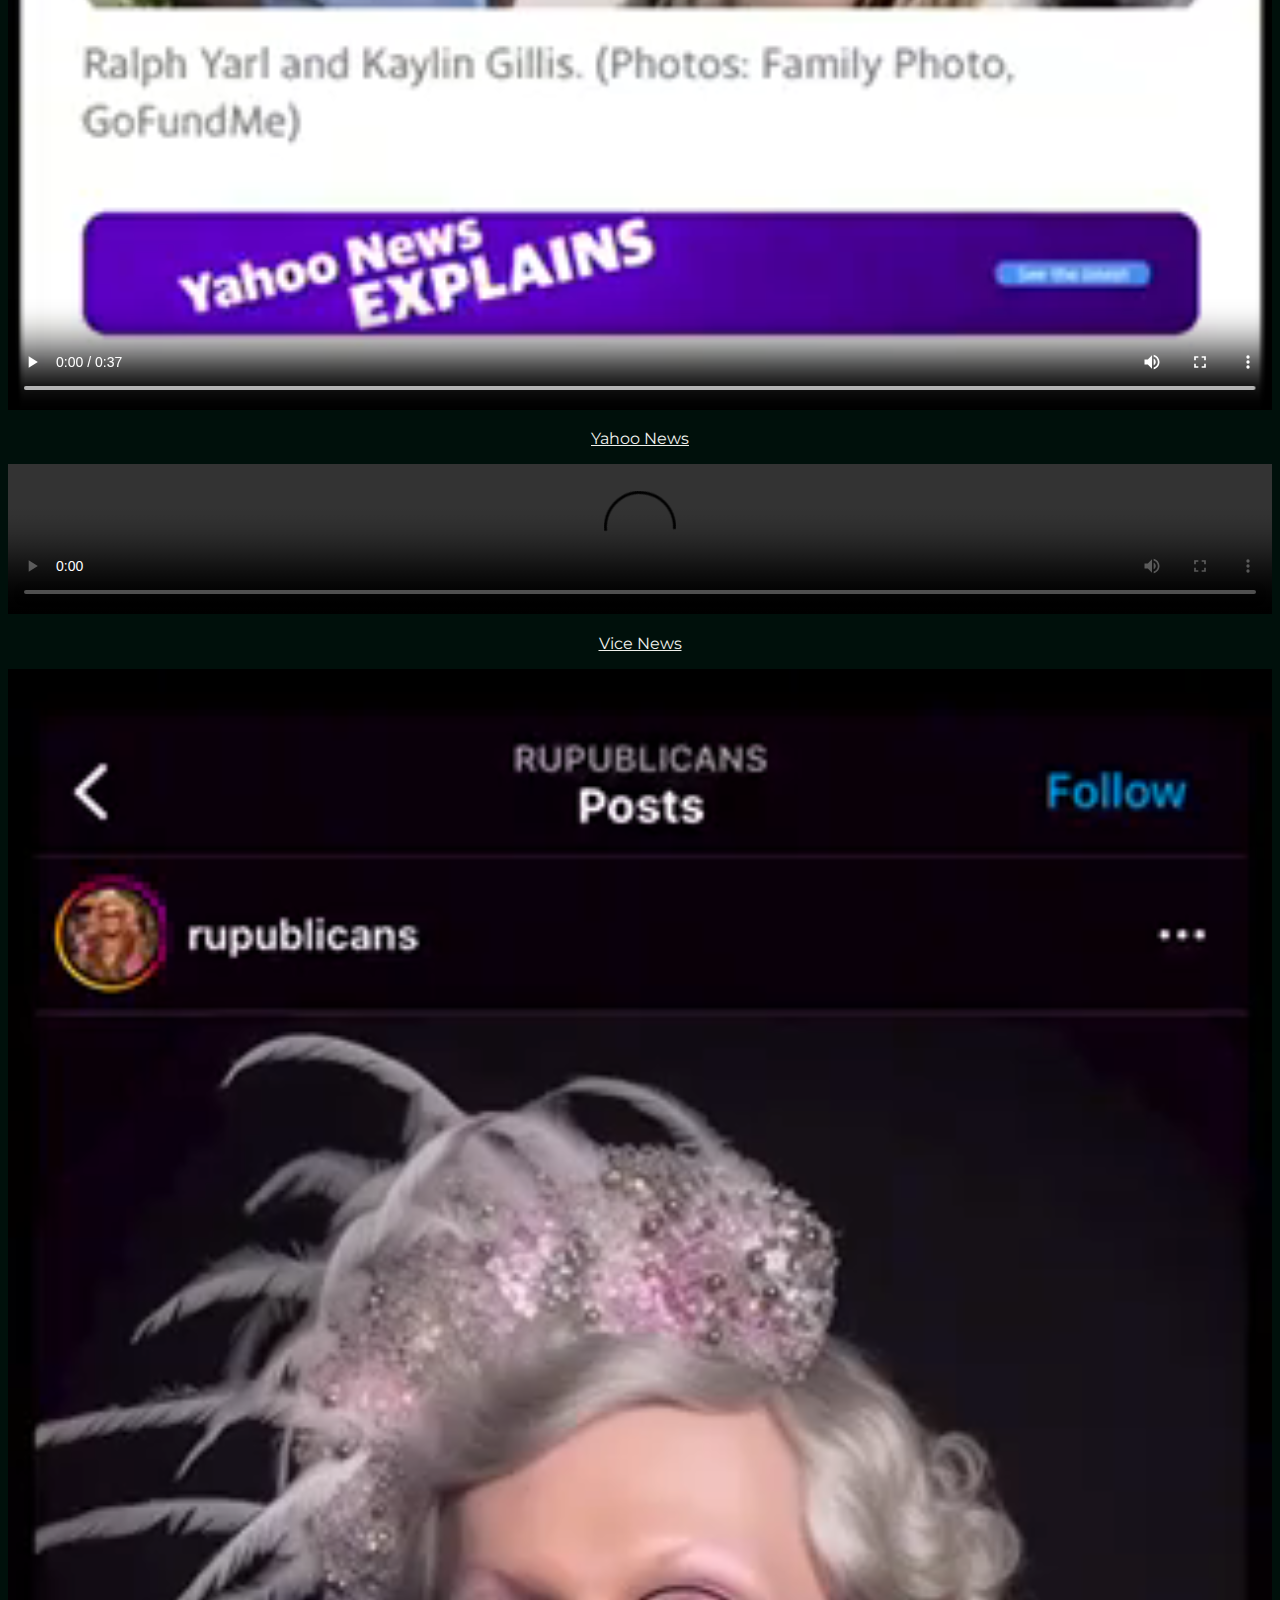
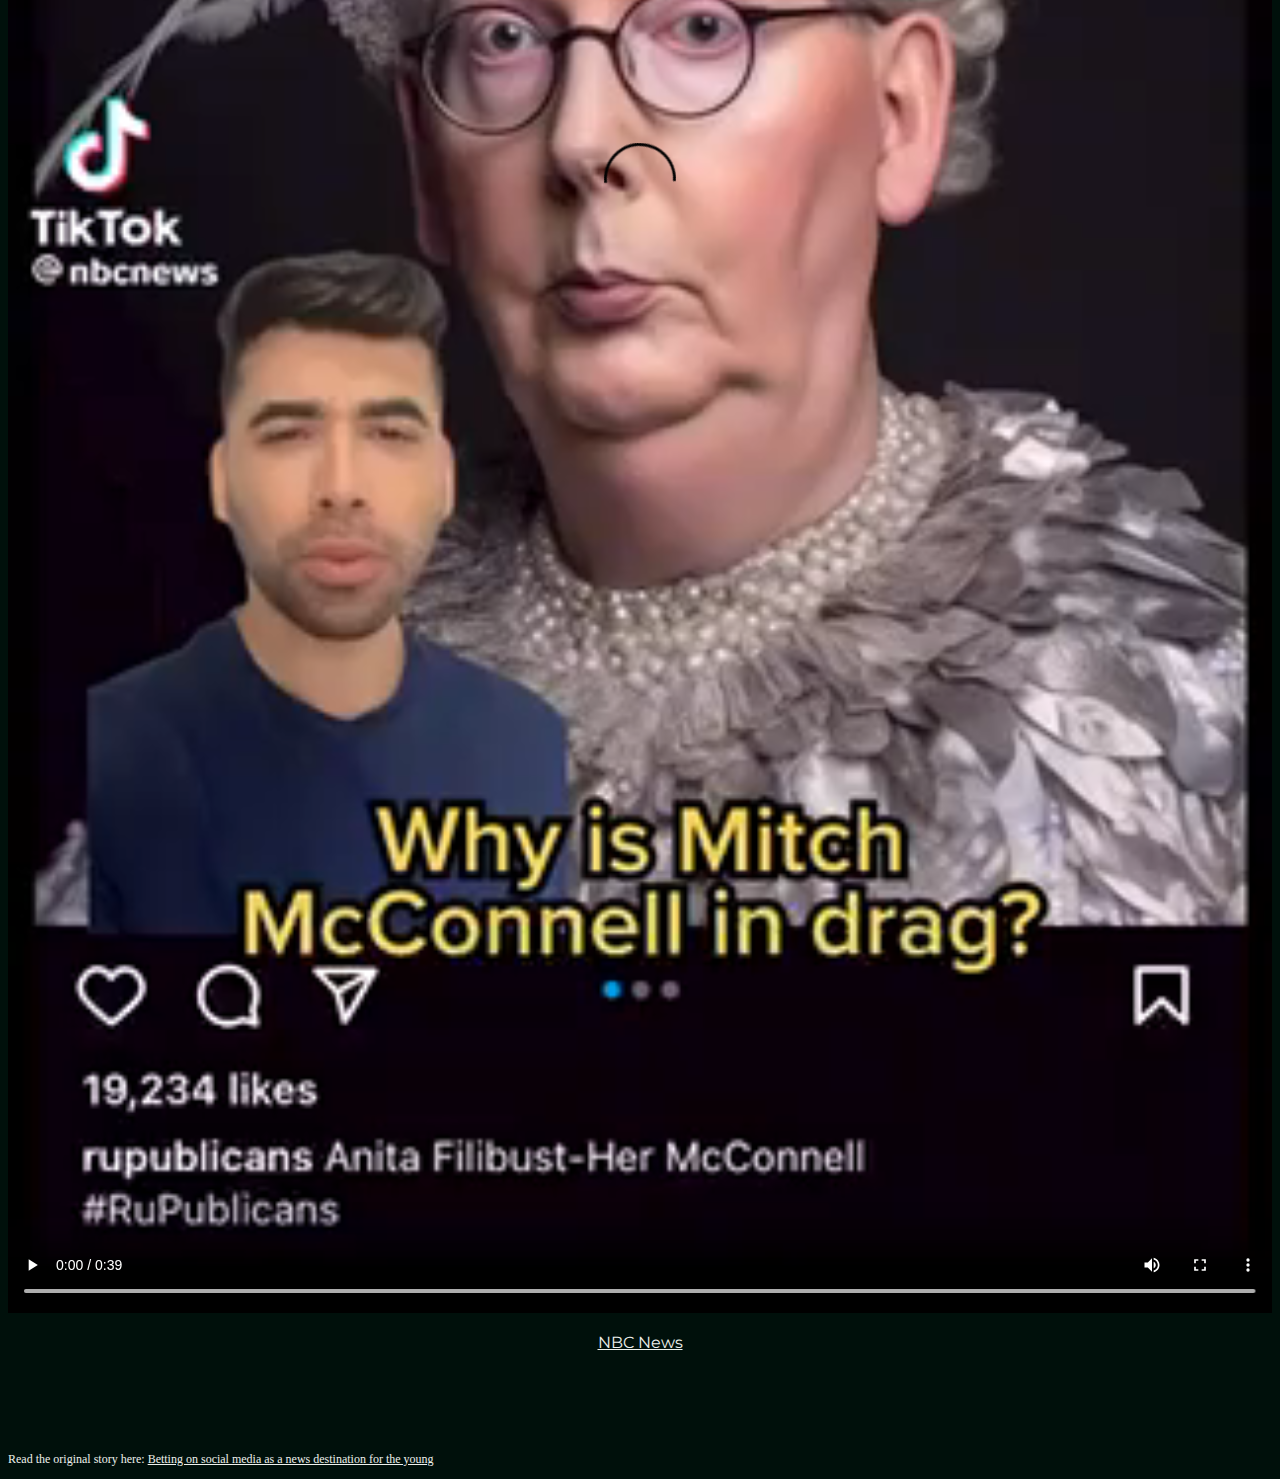
==== commit 90fbea79: "Update index.html" ====
--- a/final-project/index.html
+++ b/final-project/index.html
@@ -20,6 +20,8 @@
 <link rel="preconnect" href="https://fonts.googleapis.com">
 <link rel="preconnect" href="https://fonts.gstatic.com" crossorigin>
 <link href="https://fonts.googleapis.com/css2?family=Francois+One&family=Instrument+Serif&display=swap" rel="stylesheet">
+    
+<meta name="description" content="60% of Gen Z audiences consume news from social media, according to a study by Oliver Wyman and the News Movement.">
     
 <link href="style.css" rel="stylesheet">
     
@@ -93,7 +95,7 @@
 <div class="row">
 <div class="col">
 <div class="col inlinephoto">
-<img  src="final-project-photo-1.jpeg">
+<img  src="final-project-photo-1.jpeg" alt="beheshti meet swith Suzi Wall, a member The News Movement's public relations team">
 <p id="caption">
 Beheshti meet swith Suzi Wall, a member The News Movement's public relations team (AP Photo/Bebeto Matthews)</p>
 </div>
@@ -167,7 +169,7 @@
 <div class="row">
 <div class="col">
 <div class="col inlinephoto">
-<img  src="final-project-photo-2.jpeg">
+<img  src="final-project-photo-2.jpeg" alt="a ring light is set up with a phone displaying a reporter and teleprompter">
 <div id= "caption"></div>
 </div>
 </div>
@@ -210,7 +212,7 @@
 <div class="container" id="paragraph">
         <div class="row">
             <div class="col inlinephoto">
-<img src="final-project-photo-3.jpeg">
+<img src="final-project-photo-3.jpeg" alt="a phone is propped against a laptopdisplaying a reporter and a teleprompter">
 <p id="caption">Kiki Sideris, a reporter for The News Movement use her phone to produce a TikTok video</p>
             </div>
         </div>
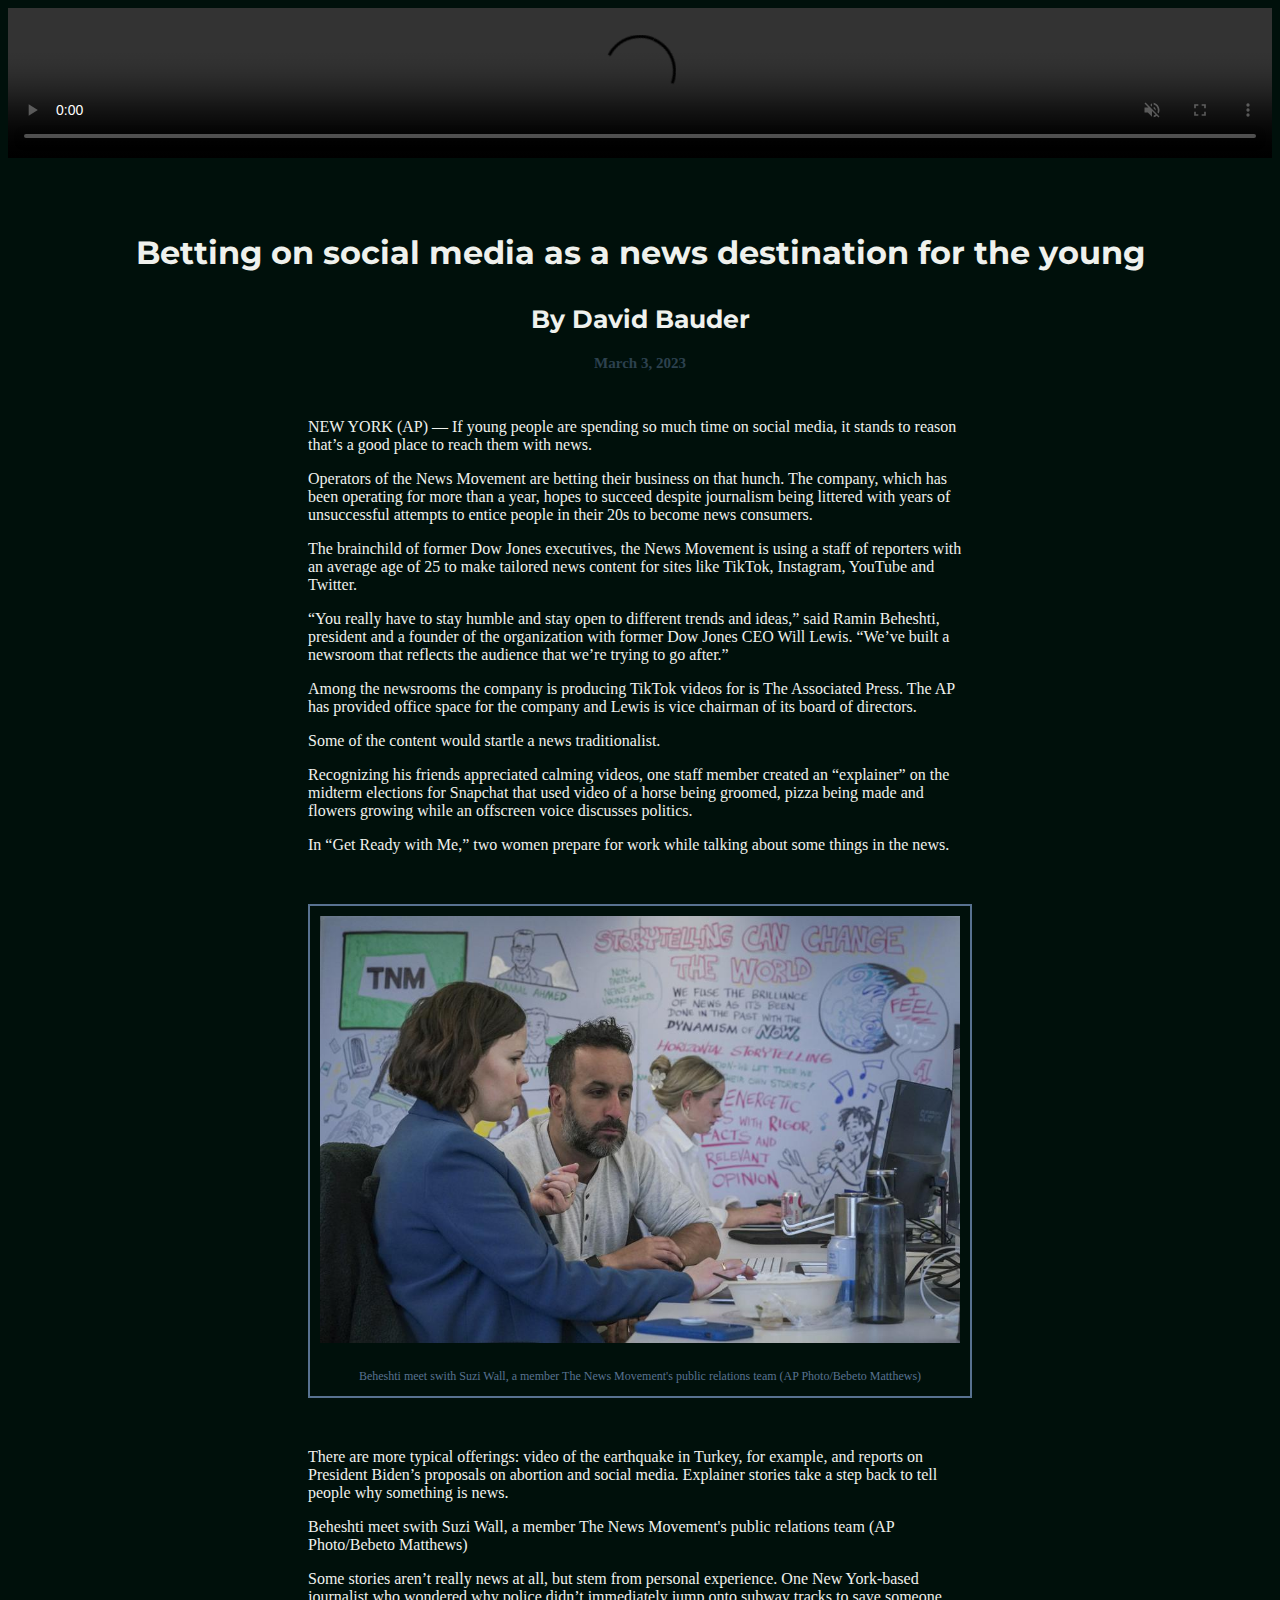
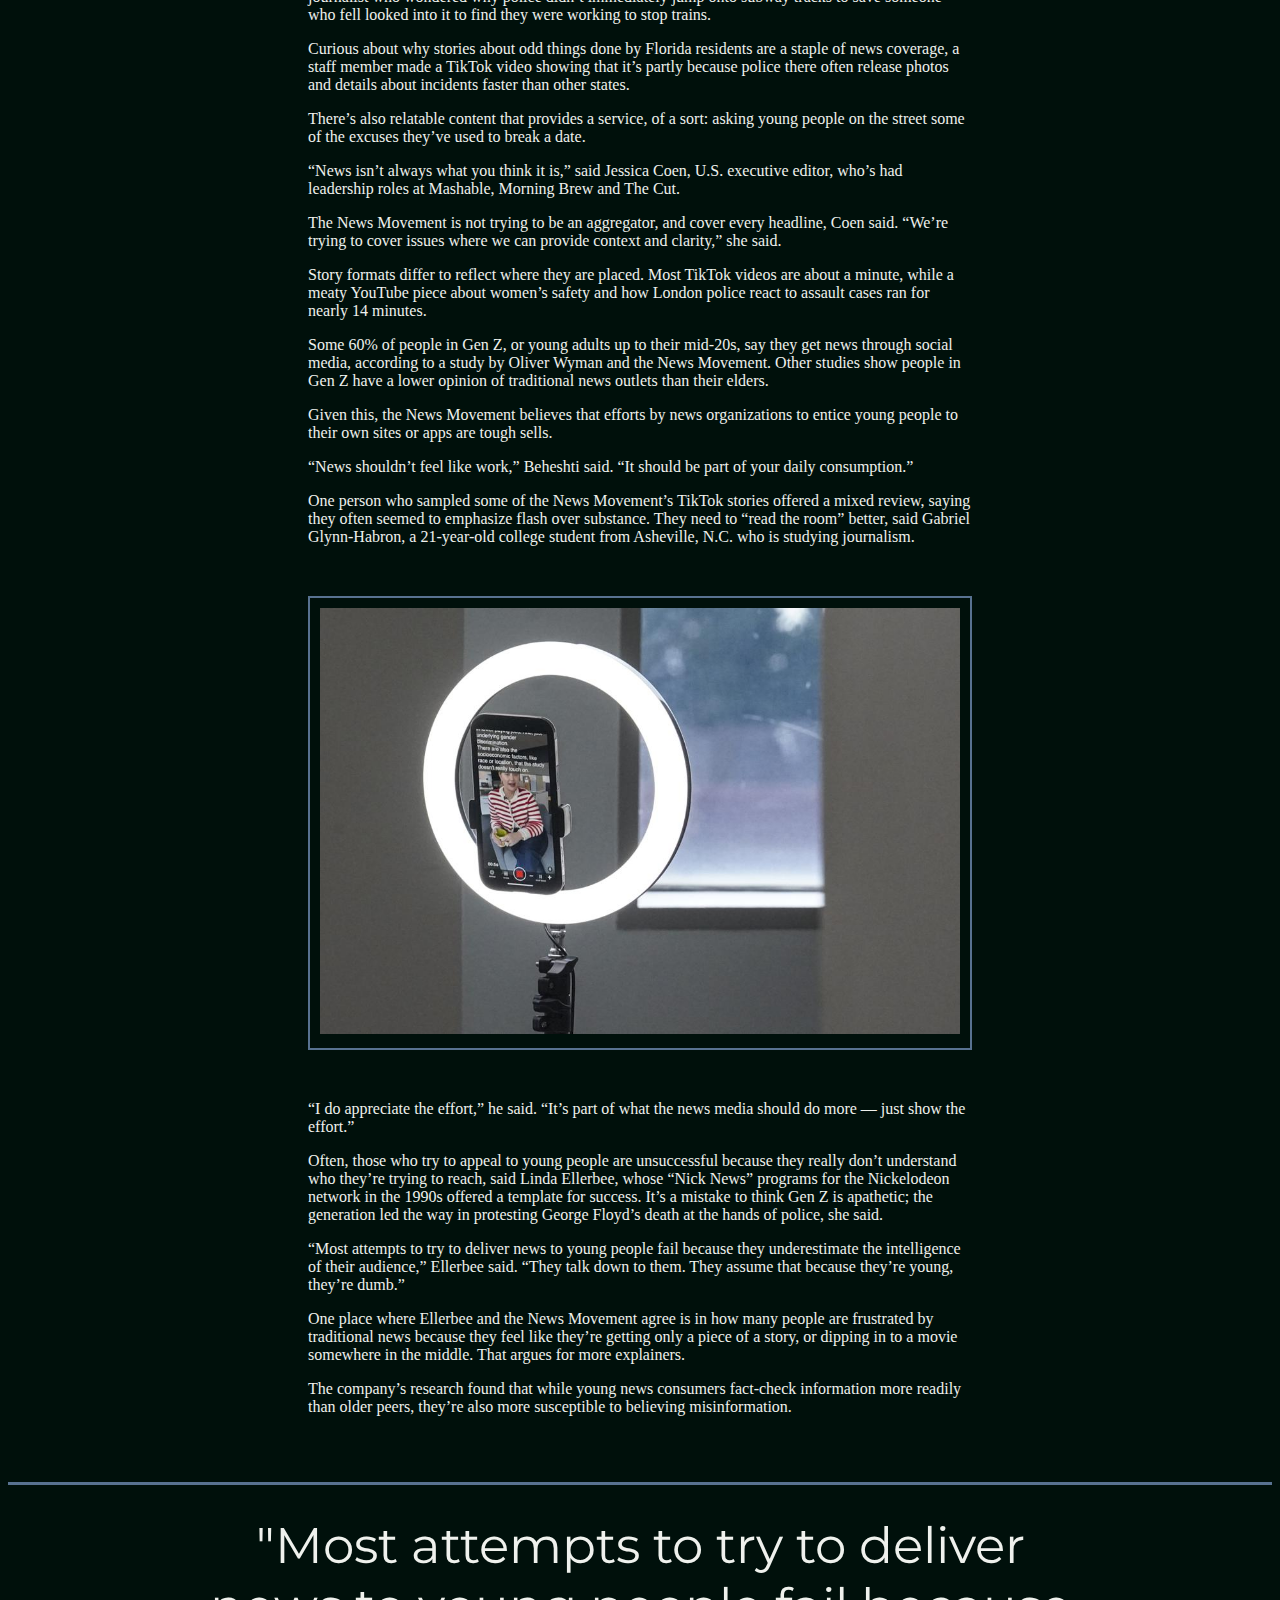
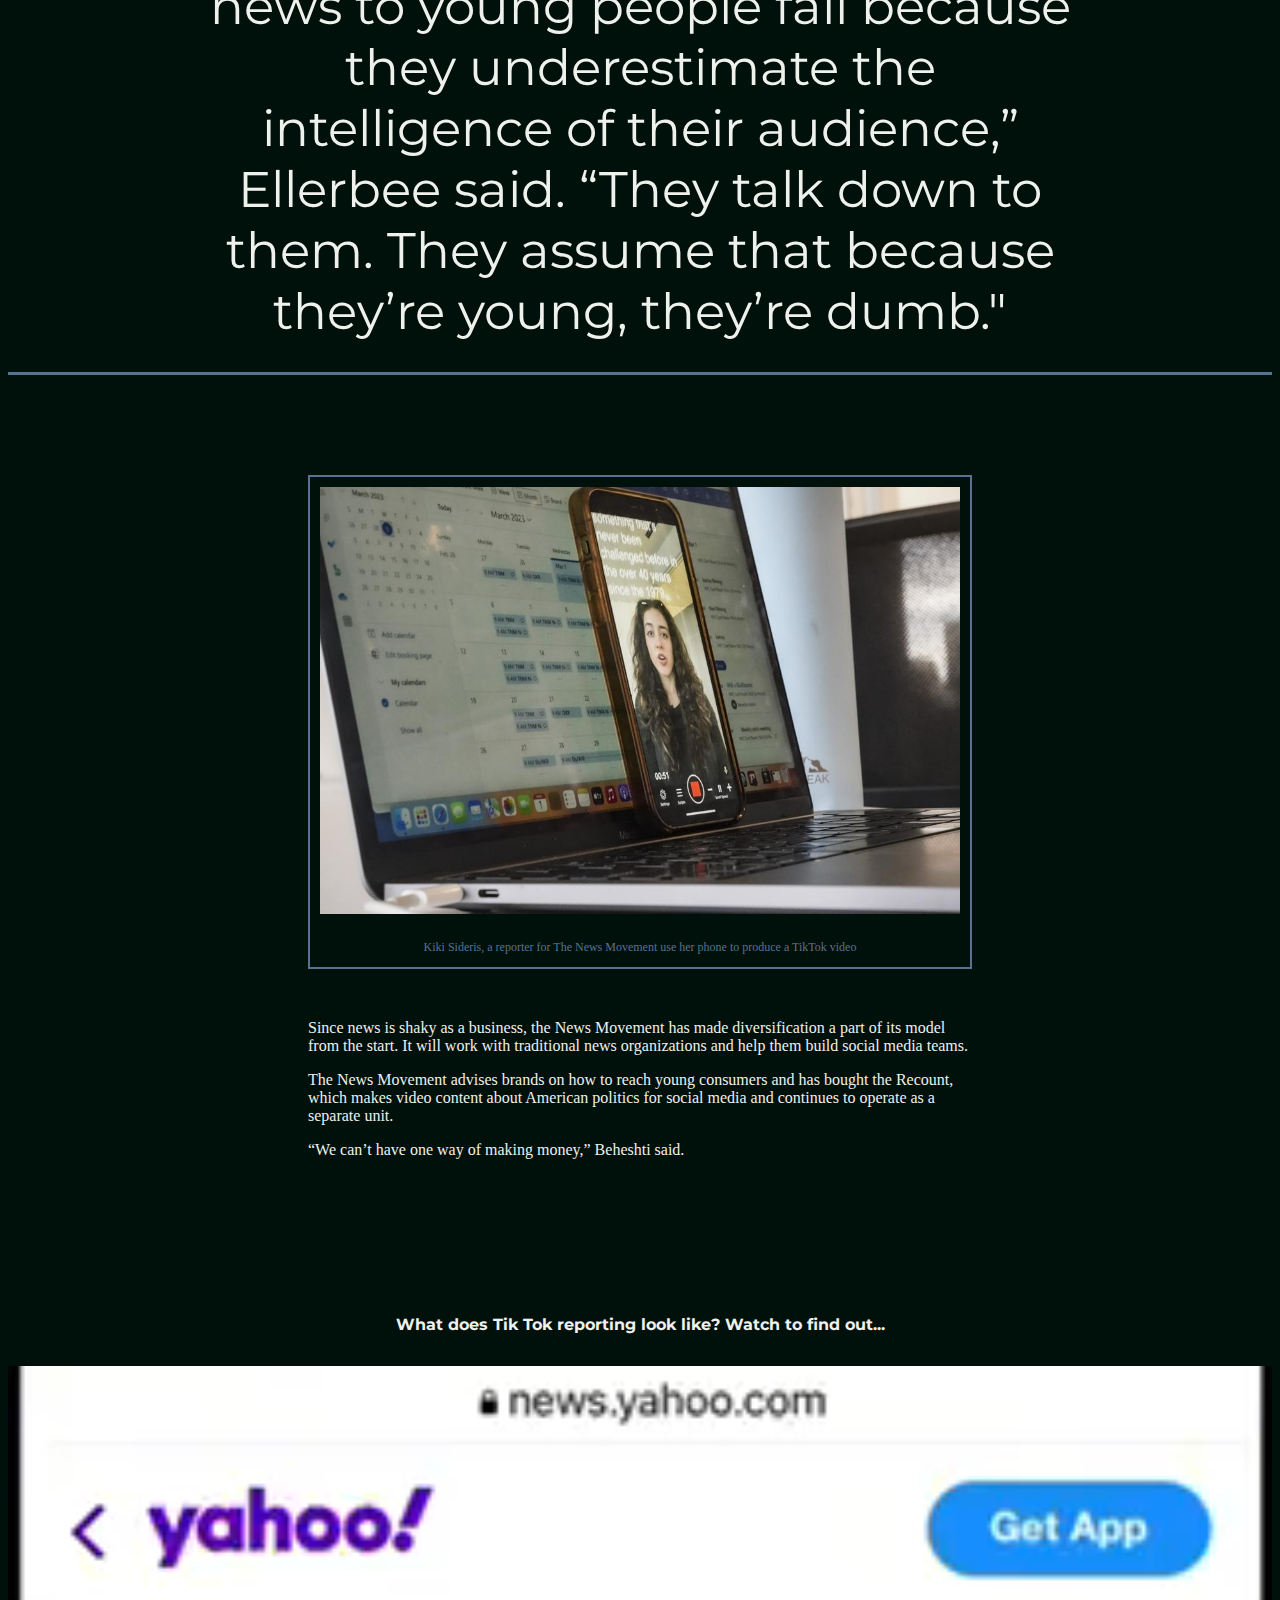
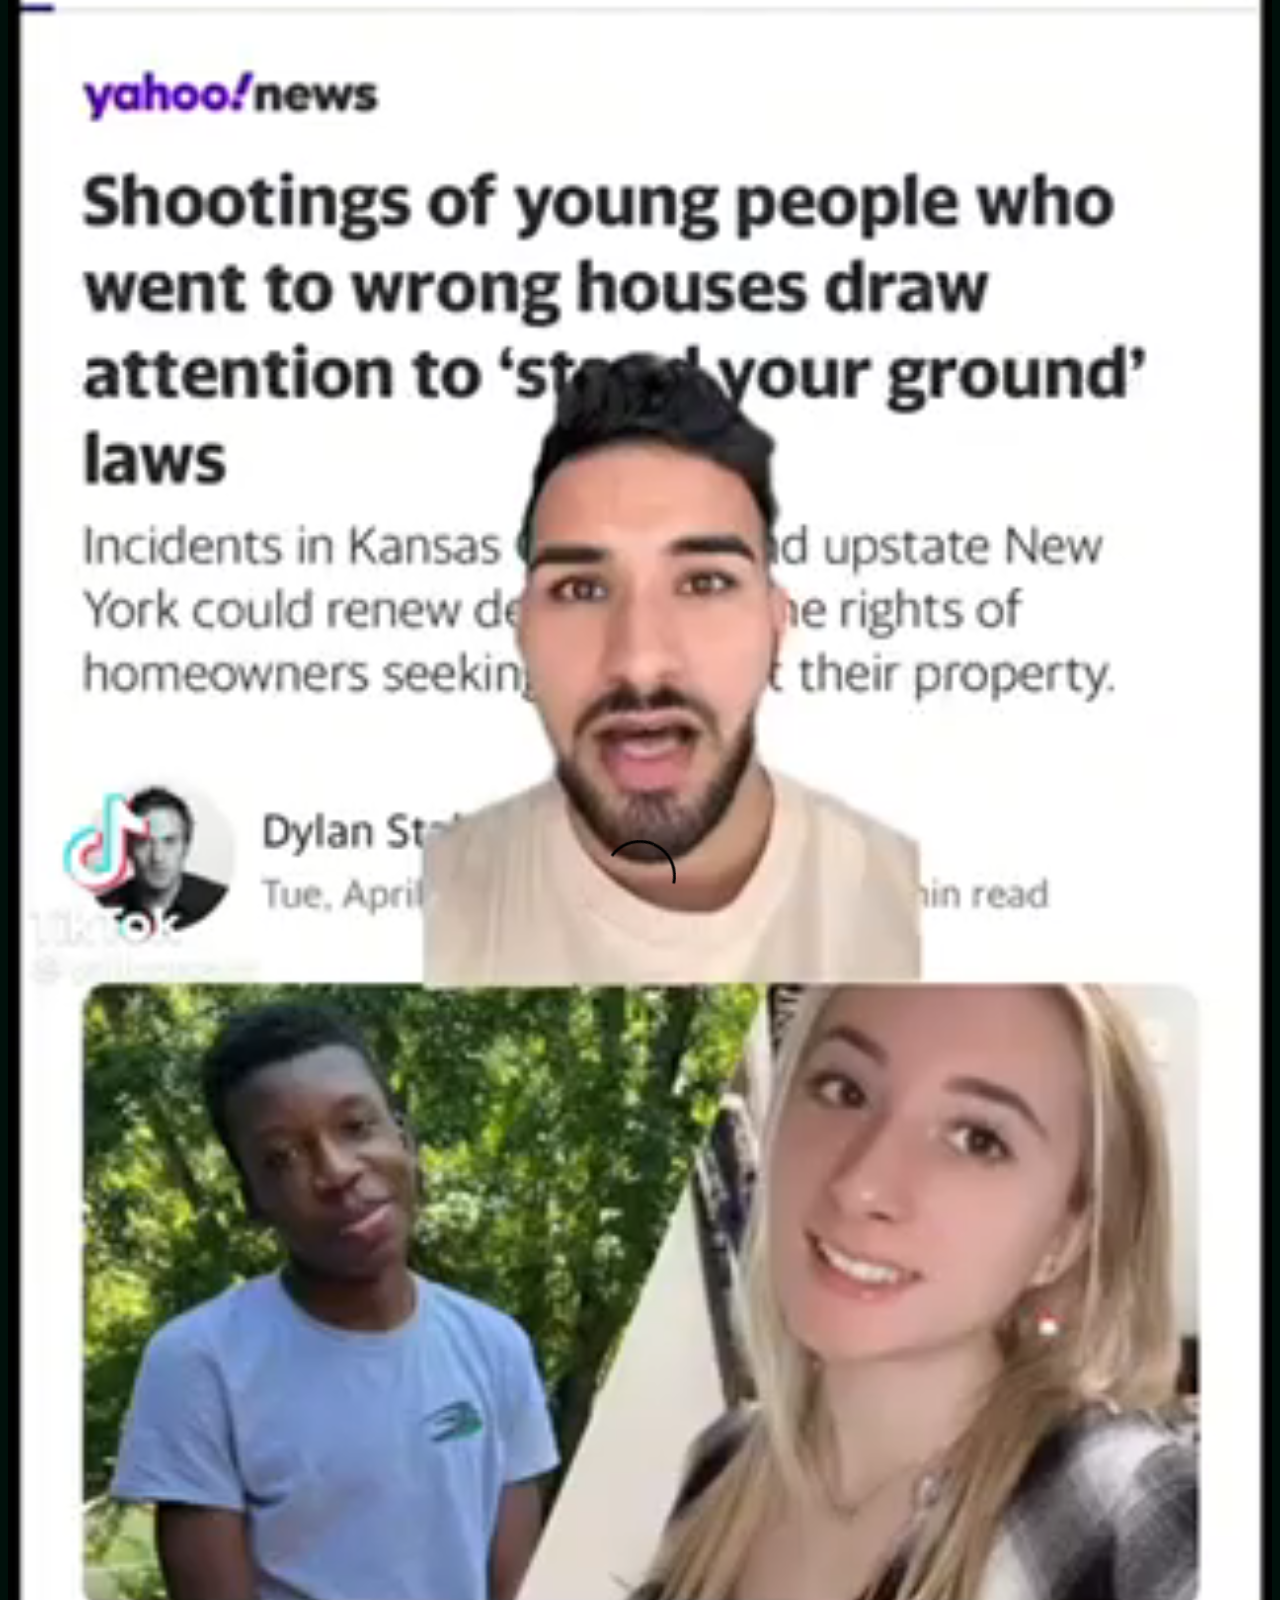
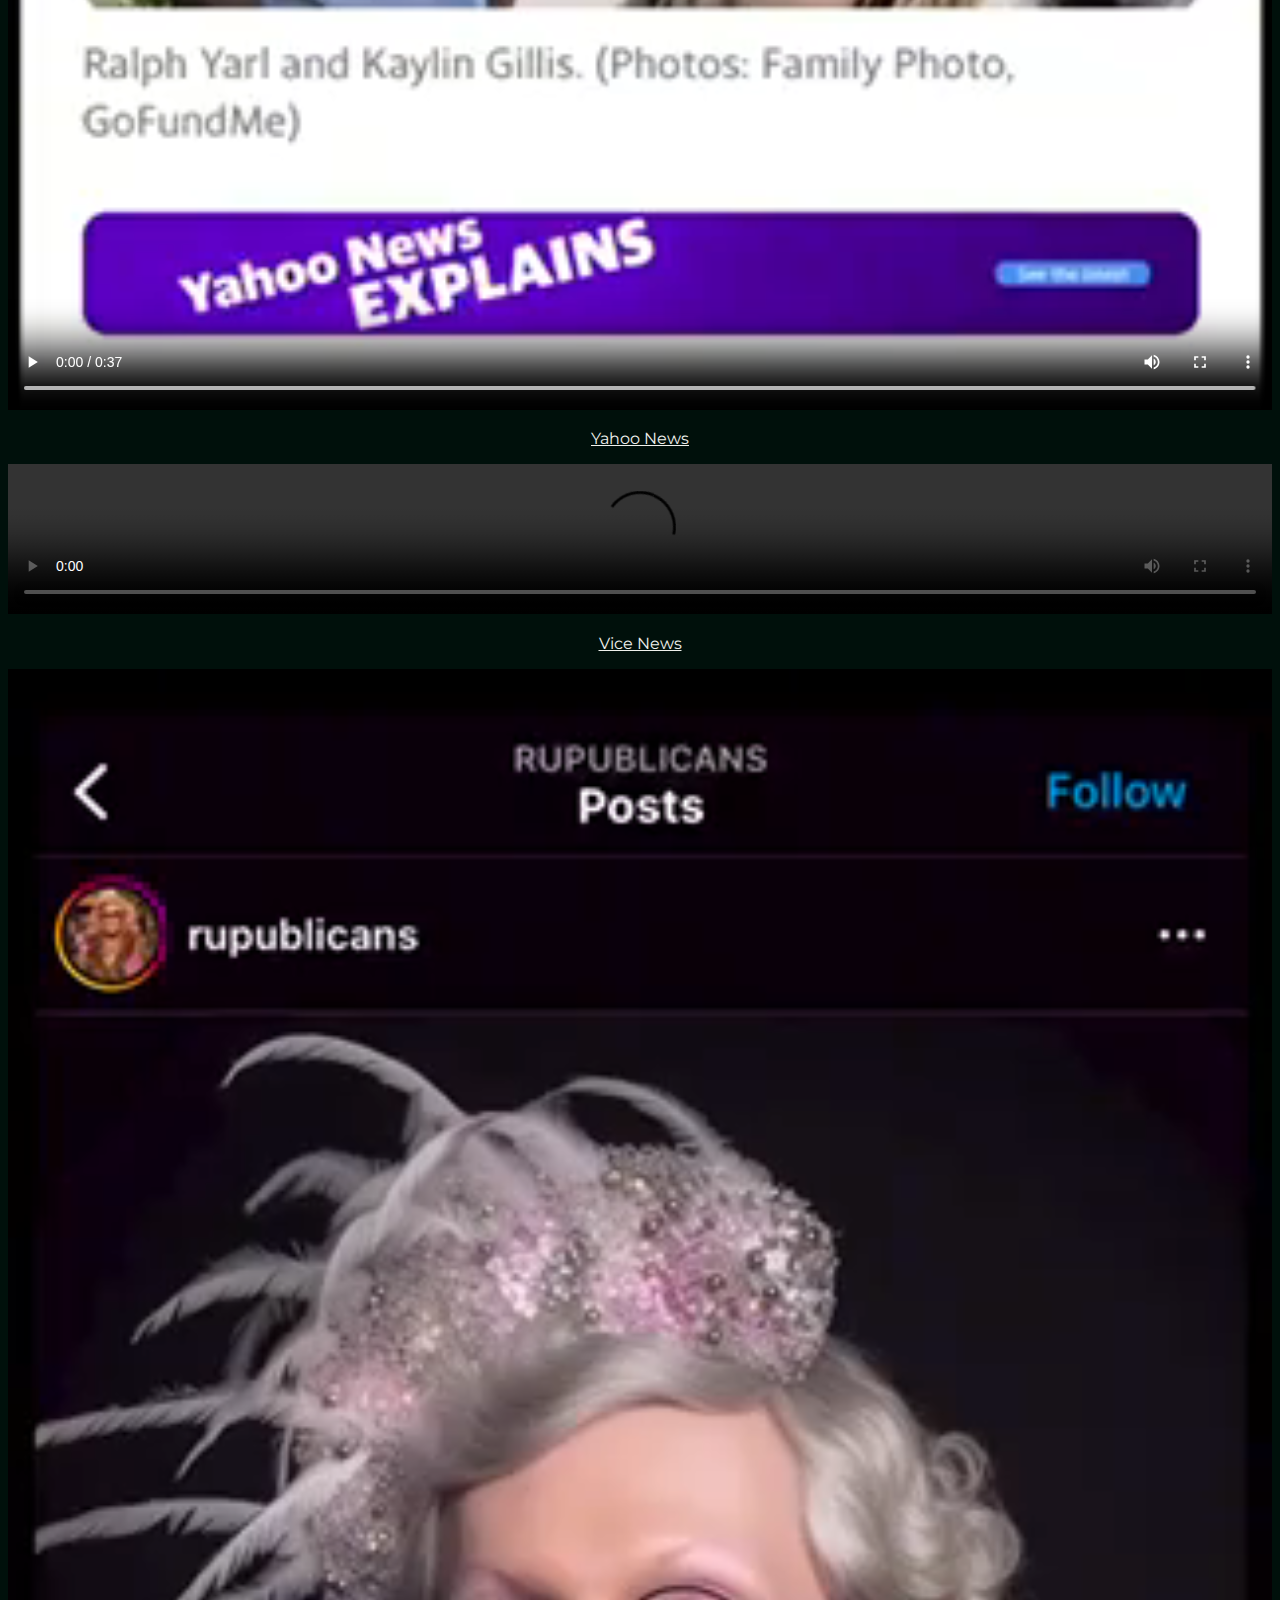
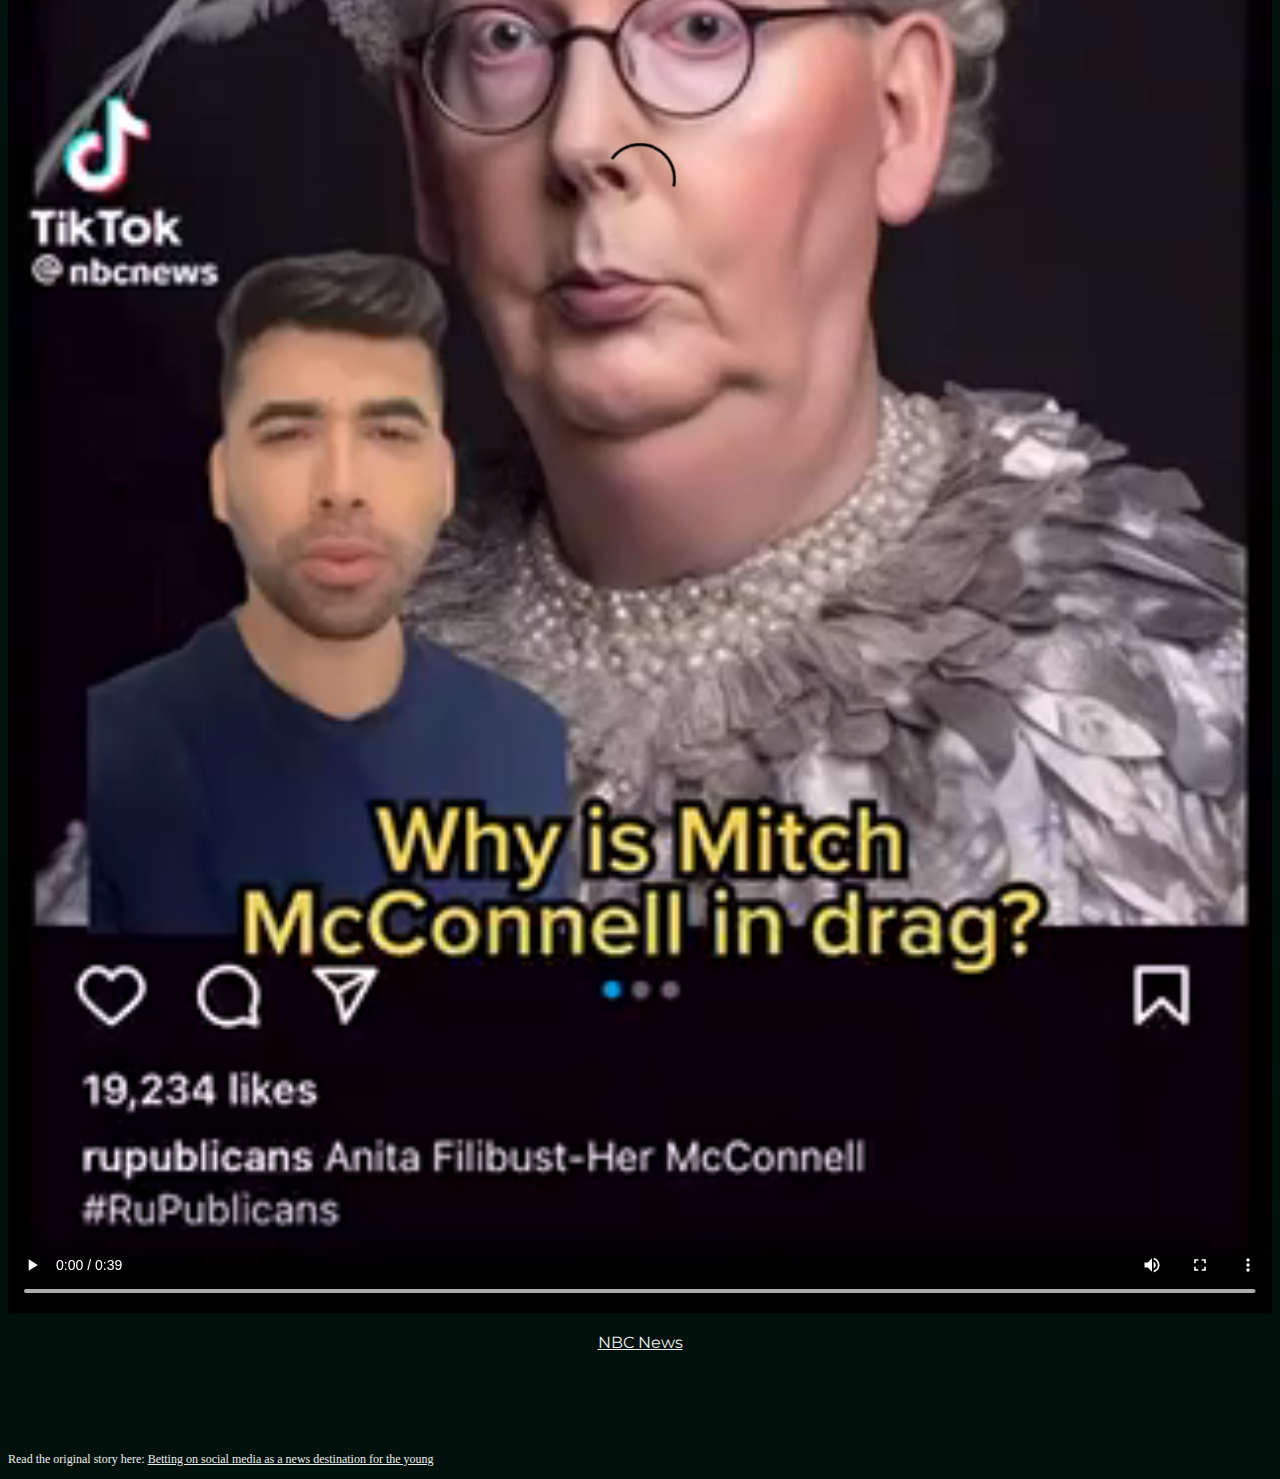
==== commit bb24dff6: "final edits" ====
--- a/final-project/index.html
+++ b/final-project/index.html
@@ -33,8 +33,8 @@
 <div class="container-fluid">
     <div class="row">
         <div class="col" id="topper">
-    <video autoplay controls>
-    <source src="final-project-video.MP4" type="video/mp4">
+    <video autoplay controls muted>
+    <source src="final-project-video-new.mp4" type="video/mp4">
     </video>
         </div>
     </div>
